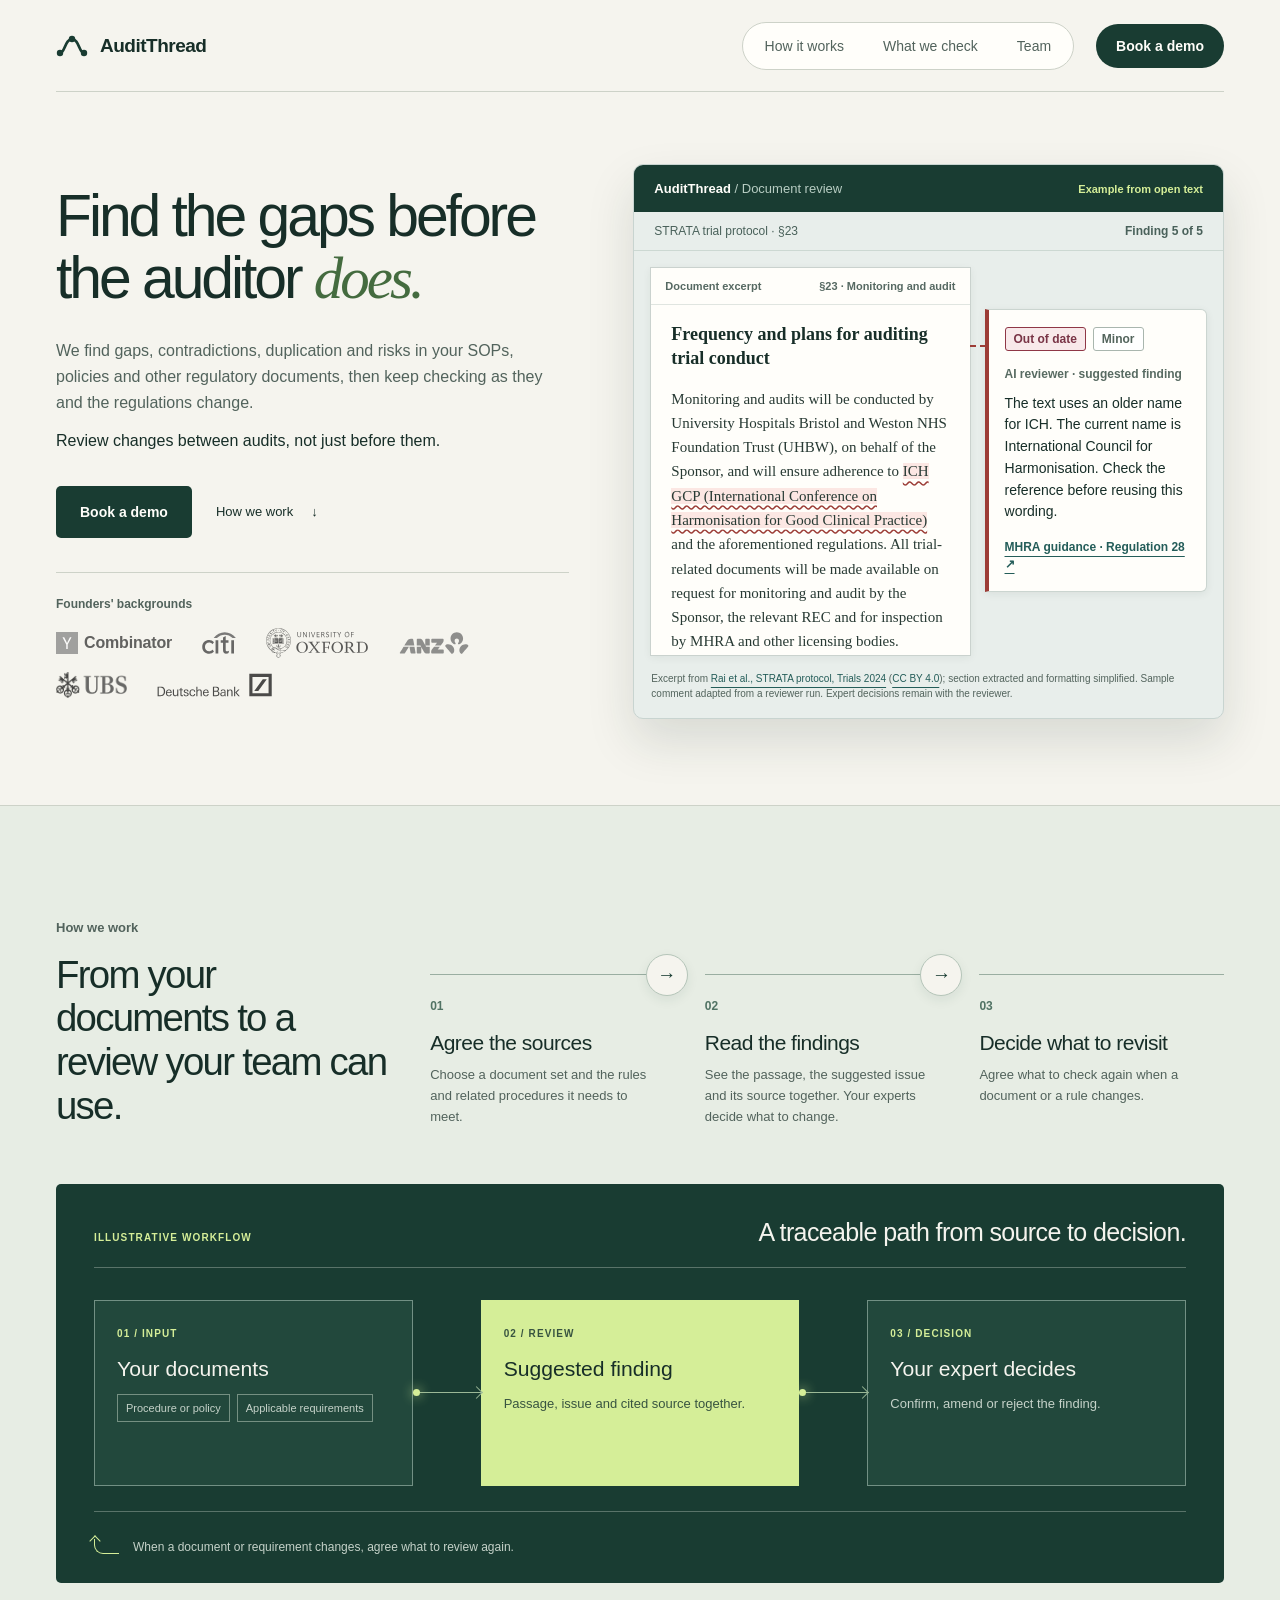
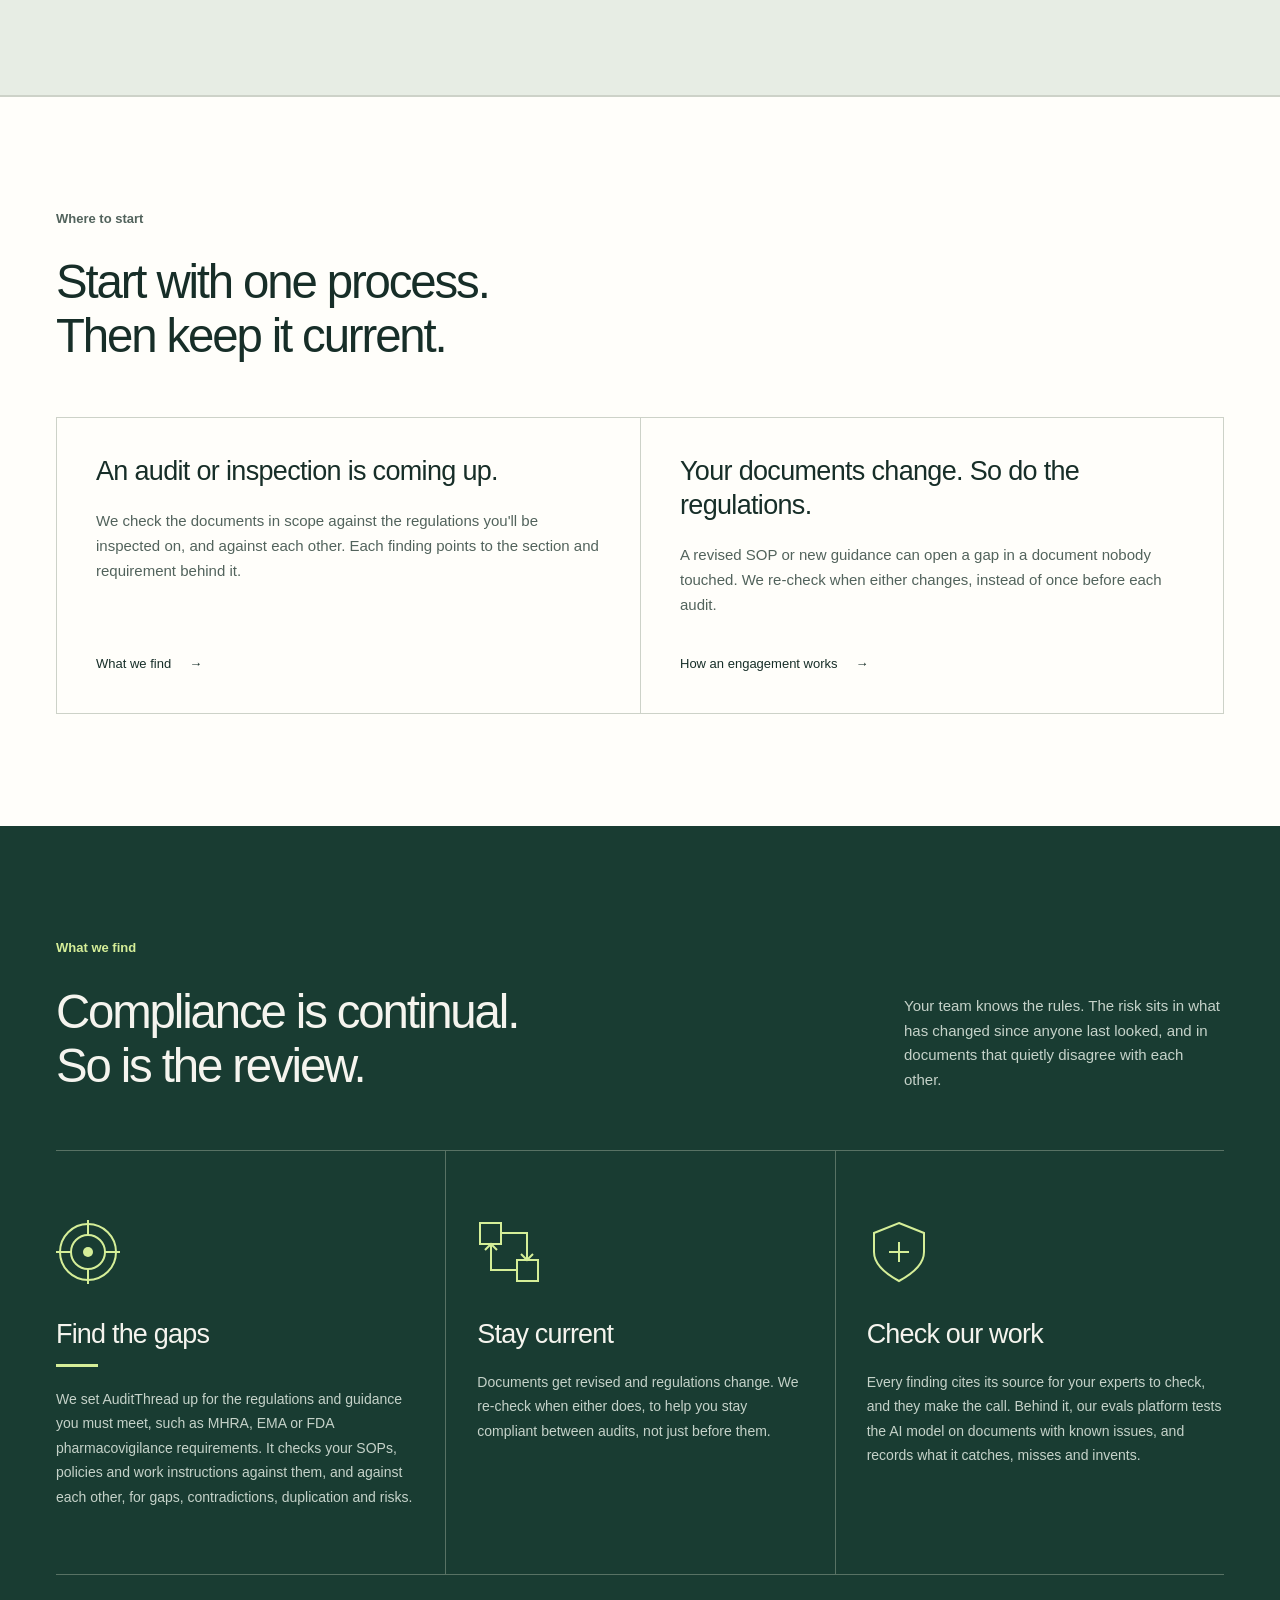
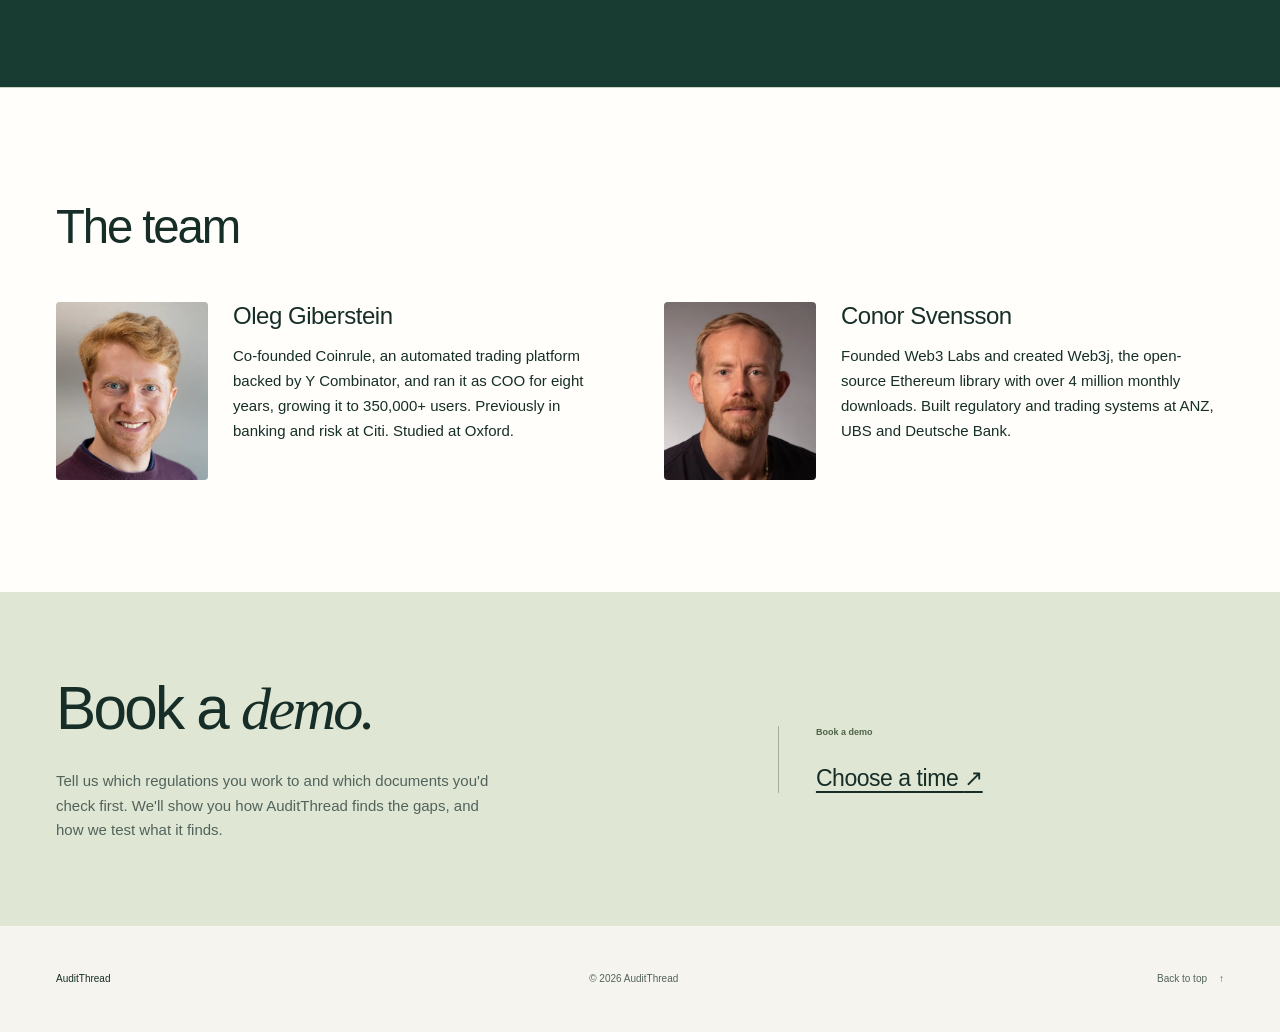
==== index.html @ 96959a1c "Make the site indexable and shareable; add Google Analytics Mirrors auditthread/website PR #16: remo" ====
<!doctype html>
<html lang="en-GB">
<head>
  <meta charset="utf-8">
  <meta name="viewport" content="width=device-width, initial-scale=1">
  <meta name="referrer" content="strict-origin-when-cross-origin">
  <meta http-equiv="Content-Security-Policy" content="default-src 'none'; style-src 'self'; img-src 'self' data: https://*.google-analytics.com https://*.googletagmanager.com; font-src 'none'; script-src 'self' https://*.googletagmanager.com; connect-src https://*.google-analytics.com https://*.analytics.google.com https://*.googletagmanager.com; form-action 'none'; base-uri 'none'">
  <title>AuditThread · Find the gaps before the auditor does</title>
  <meta name="description" content="AuditThread finds gaps, contradictions, duplication and risks in your regulatory documents, and keeps checking as your documents and the regulations change.">
  <link rel="canonical" href="https://auditthread.com/">

  <meta property="og:type" content="website">
  <meta property="og:site_name" content="AuditThread">
  <meta property="og:url" content="https://auditthread.com/">
  <meta property="og:title" content="AuditThread · Find the gaps before the auditor does">
  <meta property="og:description" content="AuditThread finds gaps, contradictions, duplication and risks in your regulatory documents, and keeps checking as your documents and the regulations change.">
  <meta property="og:image" content="https://auditthread.com/og-image.png">
  <meta property="og:image:width" content="1200">
  <meta property="og:image:height" content="630">
  <meta property="og:image:alt" content="AuditThread: Find the gaps before the auditor does. Gaps, contradictions, duplication, risks.">
  <meta property="og:locale" content="en_GB">
  <meta name="twitter:card" content="summary_large_image">
  <meta name="twitter:title" content="AuditThread · Find the gaps before the auditor does">
  <meta name="twitter:description" content="AuditThread finds gaps, contradictions, duplication and risks in your regulatory documents, and keeps checking as your documents and the regulations change.">
  <meta name="twitter:image" content="https://auditthread.com/og-image.png">

  <link rel="icon" href="/favicon.svg" type="image/svg+xml">
  <link rel="icon" href="/icon-512.png" type="image/png" sizes="512x512">
  <link rel="apple-touch-icon" href="/apple-touch-icon.png">
  <meta name="theme-color" content="#193c32">

  <script type="application/ld+json">{"@context":"https://schema.org","@type":"Organization","name":"AuditThread","url":"https://auditthread.com/","logo":"https://auditthread.com/icon-512.png","description":"AuditThread finds gaps, contradictions, duplication and risks in your regulatory documents, and keeps checking as your documents and the regulations change."}</script>

  <!-- Google Analytics (GA4). The config lives in analytics.js so the page CSP can stay free of inline scripts. -->
  <script async src="https://www.googletagmanager.com/gtag/js?id=G-ND48PQ6FCS"></script>
  <script src="/analytics.js"></script>
  <link rel="stylesheet" href="styles.css">
</head>
<body>
  <a class="skip-link" href="#main">Skip to content</a>

  <header class="site-header shell">
    <a class="wordmark" href="#main" aria-label="AuditThread, back to top">
      <svg width="32" height="26" viewBox="0 0 32 26" fill="none" aria-hidden="true">
        <path d="M4 20c5 0 5-14 12-14s7 14 12 14" stroke="currentColor" stroke-width="2.6"/>
        <circle cx="4" cy="20" r="3.2" fill="currentColor"/>
        <circle cx="16" cy="6" r="3.2" fill="currentColor"/>
        <circle cx="28" cy="20" r="3.2" fill="currentColor"/>
      </svg>
      <span>AuditThread</span>
    </a>
    <nav class="site-nav" aria-label="Main navigation">
      <div class="nav-links">
        <a href="#approach">How it works</a>
        <a href="#what-we-find">What we check</a>
        <a href="#team">Team</a>
      </div>
      <a class="nav-contact" href="https://calendar.app.google/1zUNWwXmNqKaqTUM9" rel="noreferrer">Book a demo</a>
    </nav>
  </header>

  <main id="main" tabindex="-1">
    <section class="hero shell" aria-labelledby="hero-title">
      <div class="hero-copy">
        <h1 id="hero-title">Find the gaps before the auditor <em>does.</em></h1>
        <p class="hero-intro">We find gaps, contradictions, duplication and risks in your SOPs, policies and other regulatory documents, then keep checking as they and the regulations change.</p>
        <p class="hero-intro hero-intro-strong">Review changes between audits, not just before them.</p>
        <div class="hero-actions">
          <a class="button button-dark button-large" href="https://calendar.app.google/1zUNWwXmNqKaqTUM9" rel="noreferrer">Book a demo</a>
          <a class="text-link" href="#approach">How we work <span aria-hidden="true">↓</span></a>
        </div>
        <div class="hero-proof">
          <p class="proof-label">Founders' backgrounds</p>
          <ul class="logo-row" aria-label="Founders' backgrounds">
            <li><img src="logos/ycombinator.svg" alt="" class="logo-yc"><span class="logo-word">Combinator</span><span class="visually-hidden">Y Combinator</span></li>
            <li><img src="logos/citi.svg" alt="Citi" class="logo-citi"></li>
            <li><img src="logos/oxford.svg" alt="University of Oxford" class="logo-oxford"></li>
            <li><img src="logos/anz.svg" alt="ANZ" class="logo-anz" width="72" height="24"></li>
            <li><img src="logos/ubs.png" alt="UBS" class="logo-ubs"></li>
            <li><img src="logos/deutschebank.svg" alt="Deutsche Bank" class="logo-db"></li>
          </ul>
        </div>
      </div>

      <figure class="review-figure" aria-labelledby="review-title">
        <div class="review-top"><span class="review-brand">AuditThread <span> / Document review</span></span><span class="review-sample">Example from open text</span></div>
        <div class="review-meta"><span>STRATA trial protocol · §23</span><span>Finding 5 of 5</span></div>
        <div class="review-workspace">
          <div class="review-document">
            <div class="document-head"><span>Document excerpt</span><span>§23 · Monitoring and audit</span></div>
            <div class="document-scroll">
              <h3 id="review-title">Frequency and plans for auditing trial conduct</h3>
              <p>Monitoring and audits will be conducted by University Hospitals Bristol and Weston NHS Foundation Trust (UHBW), on behalf of the Sponsor, and will ensure adherence to <mark>ICH GCP (International Conference on Harmonisation for Good Clinical Practice)</mark> and the aforementioned regulations. All trial-related documents will be made available on request for monitoring and audit by the Sponsor, the relevant REC and for inspection by MHRA and other licensing bodies.</p>
              <p>A Trial Monitoring Plan has been developed by the Sponsors and agreed upon by the TMG and CI based on the trial risk assessment which may include on-site monitoring. Monitoring will be initiated using a risk-based approach.</p>
            </div>
          </div>
          <aside class="review-comment" aria-label="Reviewer's comment">
            <div class="review-badges"><span>Out of date</span><span>Minor</span></div>
            <p class="review-author">AI reviewer · suggested finding</p>
            <p>The text uses an older name for ICH. The current name is International Council for Harmonisation. Check the reference before reusing this wording.</p>
            <a href="https://www.gov.uk/guidance/clinical-trials-for-medicines-compliance-with-ich-e6-good-clinical-practice-gcp-in-the-united-kingdom" rel="noreferrer">MHRA guidance · Regulation 28 <span aria-hidden="true">↗</span></a>
          </aside>
        </div>
        <figcaption>Excerpt from <a href="https://doi.org/10.1186/s13063-023-07847-3" rel="noreferrer">Rai et al., STRATA protocol, Trials 2024</a> (<a href="https://creativecommons.org/licenses/by/4.0/" rel="noreferrer">CC BY 4.0</a>); section extracted and formatting simplified. Sample comment adapted from a reviewer run. Expert decisions remain with the reviewer.</figcaption>
      </figure>
    </section>

    <section class="approach-section section-pad" id="approach" aria-labelledby="approach-title">
      <div class="shell">
        <div class="approach-heading">
          <p class="eyebrow">How we work</p>
          <h2 id="approach-title">From your documents to a review your team can use.</h2>
        </div>
        <ol class="engagement-steps">
          <li><span class="step-number" aria-hidden="true">01</span><div><h3>Agree the sources</h3><p>Choose a document set and the rules and related procedures it needs to meet.</p></div></li>
          <li><span class="step-number" aria-hidden="true">02</span><div><h3>Read the findings</h3><p>See the passage, the suggested issue and its source together. Your experts decide what to change.</p></div></li>
          <li><span class="step-number" aria-hidden="true">03</span><div><h3>Decide what to revisit</h3><p>Agree what to check again when a document or a rule changes.</p></div></li>
        </ol>
        <figure class="source-flow" aria-labelledby="source-flow-title source-flow-caption">
          <div class="source-flow-heading"><span class="source-flow-tag">Illustrative workflow</span><h3 id="source-flow-title">A traceable path from source to decision.</h3></div>
          <div class="source-flow-track">
            <div class="source-flow-card">
              <span class="source-flow-index">01 / INPUT</span>
              <strong>Your documents</strong>
              <div class="source-flow-docs"><span>Procedure or policy</span><span>Applicable requirements</span></div>
            </div>
            <div class="source-flow-line" aria-hidden="true"><span></span></div>
            <div class="source-flow-card source-flow-finding">
              <span class="source-flow-index">02 / REVIEW</span>
              <strong>Suggested finding</strong>
              <p>Passage, issue and cited source together.</p>
            </div>
            <div class="source-flow-line" aria-hidden="true"><span></span></div>
            <div class="source-flow-card">
              <span class="source-flow-index">03 / DECISION</span>
              <strong>Your expert decides</strong>
              <p>Confirm, amend or reject the finding.</p>
            </div>
          </div>
          <figcaption id="source-flow-caption"><span class="source-flow-return" aria-hidden="true"></span>When a document or requirement changes, agree what to review again.</figcaption>
        </figure>
      </div>
    </section>

    <section class="starting-section section-pad" id="starting-points" aria-labelledby="starting-title">
      <div class="shell">
        <div class="section-heading">
          <p class="eyebrow">Where to start</p>
          <h2 id="starting-title">Start with one process.<br>Then keep it current.</h2>
        </div>
        <div class="starting-grid">
          <article class="starting-card">
            <h3>An audit or inspection is coming up.</h3>
            <p>We check the documents in scope against the regulations you'll be inspected on, and against each other. Each finding points to the section and requirement behind it.</p>
            <a class="text-link" href="#what-we-find">What we find <span aria-hidden="true">→</span></a>
          </article>
          <article class="starting-card">
            <h3>Your documents change. So do the regulations.</h3>
            <p>A revised SOP or new guidance can open a gap in a document nobody touched. We re-check when either changes, instead of once before each audit.</p>
            <a class="text-link" href="#approach">How an engagement works <span aria-hidden="true">→</span></a>
          </article>
        </div>
      </div>
    </section>

    <section class="expertise-section section-pad" id="what-we-find" aria-labelledby="expertise-title">
      <div class="shell">
        <div class="expertise-heading">
          <div><p class="eyebrow">What we find</p><h2 id="expertise-title">Compliance is continual.<br>So is the review.</h2></div>
          <p class="section-intro">Your team knows the rules. The risk sits in what has changed since anyone last looked, and in documents that quietly disagree with each other.</p>
        </div>
        <div class="pillar-grid">
          <article class="pillar pillar-lead">
            <svg class="pillar-symbol" width="64" height="64" viewBox="0 0 64 64" fill="none" aria-hidden="true"><circle cx="32" cy="32" r="28" stroke="currentColor" stroke-width="2"/><circle cx="32" cy="32" r="17" stroke="currentColor" stroke-width="2"/><circle cx="32" cy="32" r="5" fill="currentColor"/><path d="M32 0v15M32 49v15M0 32h15M49 32h15" stroke="currentColor" stroke-width="2"/></svg>
            <h3>Find the gaps</h3>
            <p>We set AuditThread up for the regulations and guidance you must meet, such as MHRA, EMA or FDA pharmacovigilance requirements. It checks your SOPs, policies and work instructions against them, and against each other, for gaps, contradictions, duplication and risks.</p>
          </article>
          <article class="pillar">
            <svg class="pillar-symbol" width="64" height="64" viewBox="0 0 64 64" fill="none" aria-hidden="true"><rect x="3" y="3" width="21" height="21" stroke="currentColor" stroke-width="2"/><rect x="40" y="40" width="21" height="21" stroke="currentColor" stroke-width="2"/><path d="M24 13h26v27M40 50H14V24" stroke="currentColor" stroke-width="2"/><path d="m44 34 6 6 6-6M8 30l6-6 6 6" stroke="currentColor" stroke-width="2"/></svg>
            <h3>Stay current</h3>
            <p>Documents get revised and regulations change. We re-check when either does, to help you stay compliant between audits, not just before them.</p>
          </article>
          <article class="pillar">
            <svg class="pillar-symbol" width="64" height="64" viewBox="0 0 64 64" fill="none" aria-hidden="true"><path d="m32 3 25 10v19c0 13-12 22-25 29C19 54 7 45 7 32V13L32 3Z" stroke="currentColor" stroke-width="2"/><path d="M22 32h20M32 22v20" stroke="currentColor" stroke-width="2"/></svg>
            <h3>Check our work</h3>
            <p>Every finding cites its source for your experts to check, and they make the call. Behind it, our evals platform tests the AI model on documents with known issues, and records what it catches, misses and invents.</p>
          </article>
        </div>
      </div>
    </section>


    <section class="people-section section-pad" id="team" aria-labelledby="team-title">
      <div class="shell">
        <div class="section-heading">
          <h2 id="team-title">The team</h2>
        </div>
        <div class="people-grid">
          <article class="person">
            <img class="person-photo" src="images/oleg-giberstein.webp" alt="Oleg Giberstein" width="560" height="560" loading="lazy">
            <div><h3>Oleg Giberstein</h3>
            <p>Co-founded Coinrule, an automated trading platform backed by Y Combinator, and ran it as COO for eight years, growing it to 350,000+ users. Previously in banking and risk at Citi. Studied at Oxford.</p></div>
          </article>
          <article class="person">
            <img class="person-photo" src="images/conor-svensson.webp" alt="Conor Svensson" width="480" height="480" loading="lazy">
            <div><h3>Conor Svensson</h3>
            <p>Founded Web3 Labs and created Web3j, the open-source Ethereum library with over 4 million monthly downloads. Built regulatory and trading systems at ANZ, UBS and Deutsche Bank.</p></div>
          </article>
        </div>
      </div>
    </section>

    <section class="contact-section" id="contact" aria-labelledby="contact-title">
      <div class="shell contact-inner">
        <div><h2 id="contact-title">Book a <em>demo.</em></h2><p>Tell us which regulations you work to and which documents you'd check first. We'll show you how AuditThread finds the gaps, and how we test what it finds.</p></div>
        <aside class="contact-preview" aria-label="Book a demo">
          <span class="eyebrow">Book a demo</span>
          <h3><a href="https://calendar.app.google/1zUNWwXmNqKaqTUM9" rel="noreferrer">Choose a time <span aria-hidden="true">↗</span></a></h3>
        </aside>
      </div>
    </section>
  </main>

  <footer class="shell site-footer">
    <span>AuditThread</span>
    <span>© 2026 AuditThread</span>
    <a href="#main">Back to top <span aria-hidden="true">↑</span></a>
  </footer>
</body>
</html>
---- styles.css ----
:root {
  --paper: #f5f4ee;
  --white: #fffefa;
  --ink: #172e28;
  --muted: #52635c;
  --line: #cdd2c8;
  --forest: #193c32;
  --lime: #d5ee98;
  --on-forest: #c5d2c9;
  --font: -apple-system, BlinkMacSystemFont, "Segoe UI", Helvetica, Arial, sans-serif;
}

* { box-sizing: border-box; }
html { scroll-behavior: smooth; scroll-padding-top: 28px; }
body { margin: 0; background: var(--paper); color: var(--ink); font-family: var(--font); -webkit-font-smoothing: antialiased; }
a { color: inherit; text-underline-offset: 5px; }
a, button { -webkit-tap-highlight-color: transparent; }
a:focus-visible { outline: 3px solid #567c24; outline-offset: 6px; }
section, main { scroll-margin-top: 28px; }
main:focus { outline: none; }
svg { flex-shrink: 0; }
h1, h2, h3, p, figure { margin: 0; }
h1, h2, h3 { font-weight: 500; }
p { line-height: 1.65; }
em { font-family: Georgia, "Times New Roman", serif; font-weight: 400; }
.shell { width: min(1280px, calc(100% - 112px)); margin-inline: auto; }
.section-pad { padding-block: 112px; }
.skip-link { position: fixed; top: -100px; left: 12px; z-index: 10; padding: 14px 20px; background: var(--lime); color: var(--ink); opacity: 0; pointer-events: none; }
.skip-link:focus { top: 12px; opacity: 1; pointer-events: auto; }
.preview-bar { background: var(--forest); color: var(--on-forest); font-size: 11px; letter-spacing: .06em; }
.preview-bar-inner { min-height: 33px; display: flex; justify-content: space-between; gap: 12px; align-items: center; }
.preview-bar-inner > span:first-child { display: flex; align-items: center; gap: 9px; text-transform: uppercase; }
.preview-bar-inner > span:last-child span { margin-inline: 10px; opacity: .5; }
.preview-dot { width: 5px; height: 5px; background: var(--lime); border-radius: 50%; }
.site-header { min-height: 112px; display: flex; align-items: center; justify-content: space-between; gap: 24px; border-bottom: 1px solid var(--line); }
.wordmark { display: flex; align-items: center; gap: 12px; text-decoration: none; font-size: 19px; letter-spacing: -.5px; font-weight: 600; }
.wordmark-sub { display: block; margin-top: 5px; font-size: 10px; letter-spacing: .1em; text-transform: uppercase; font-weight: 400; color: var(--muted); }
nav { display: flex; align-items: center; gap: 30px; font-size: 13px; }
nav a { text-decoration: none; padding-block: 12px; }
nav a:hover { text-decoration: underline; }
nav .nav-contact { font-weight: 600; }
.hero { display: grid; grid-template-columns: minmax(0, 1.48fr) minmax(0, 1fr); gap: 70px; padding-block: 76px 74px; align-items: center; }
.eyebrow { font-size: 13px; line-height: 1.5; letter-spacing: 0; font-weight: 600; color: var(--muted); }
.hero .eyebrow { margin-bottom: 26px; }
.hero .eyebrow > span { padding-inline: 8px; color: #748278; }
h1 { font-size: clamp(44px, 4.8vw, 68px); line-height: 1.055; letter-spacing: -.052em; max-width: 730px; }
h1 em { color: #446b3f; letter-spacing: -.05em; }
.hero-intro { max-width: 640px; margin-top: 28px; color: var(--muted); font-size: 17px; line-height: 1.7; }
.hero-actions { display: flex; align-items: center; flex-wrap: wrap; gap: 24px; margin-top: 32px; }
.button { min-height: 52px; display: inline-flex; align-items: center; justify-content: space-between; gap: 26px; padding: 16px 22px; text-decoration: none; font-size: 13px; font-weight: 500; transition: background .2s, transform .2s; }
.button-dark { background: var(--forest); color: var(--white); }
.button-dark:hover { background: #295545; transform: translateY(-2px); }
.text-link { display: inline-flex; gap: 18px; align-items: center; min-height: 44px; font-size: 13px; font-weight: 500; text-decoration: none; }
.text-link:hover { text-decoration: underline; }
.workflow-figure { background: var(--forest); color: var(--paper); padding: 27px 30px 23px; position: relative; overflow: hidden; }
.workflow-figure::before { content: ""; position: absolute; inset: 0; opacity: .2; background-image: radial-gradient(#839a83 .7px, transparent .7px); background-size: 16px 16px; pointer-events: none; }
.workflow-figure > * { position: relative; }
.figure-top { display: flex; align-items: center; justify-content: space-between; font-size: 10px; text-transform: uppercase; letter-spacing: .1em; padding-bottom: 24px; border-bottom: 1px solid #496257; }
.figure-top > span:last-child { font-size: 22px; color: var(--lime); }
.workflow-map { margin: 30px 8px 24px; }
.workflow-node { display: flex; align-items: center; gap: 18px; border: 1px solid #718b78; padding: 19px 22px; background: var(--forest); }
.node-label { display: block; color: var(--on-forest); font-size: 9px; letter-spacing: .08em; text-transform: uppercase; margin-bottom: 6px; }
.workflow-node strong { font-size: 17px; font-weight: 400; letter-spacing: -.02em; }
.node-icon { display: inline-flex; align-items: center; justify-content: center; width: 32px; font-size: 32px; line-height: 1; color: var(--lime); }
.flow-connector { width: 1px; height: 46px; background: #7e987f; margin-inline: auto; position: relative; }
.flow-connector span { position: absolute; white-space: nowrap; left: 15px; top: 16px; font-size: 10px; color: var(--on-forest); }
.node-agent { background: var(--lime); color: var(--ink); border-color: var(--lime); }
.node-agent .node-label { color: #415535; }
.node-agent .node-icon { color: var(--forest); }
.checkpoint { display: flex; align-items: center; justify-content: center; gap: 9px; height: 72px; color: var(--on-forest); font-size: 10px; position: relative; }
.checkpoint::before, .checkpoint::after { position: absolute; content: ""; width: 1px; height: 18px; left: 50%; background: #7e987f; }
.checkpoint::before { top: 0; }
.checkpoint::after { bottom: 0; }
.checkpoint-symbol { color: var(--lime); font-size: 23px; }
.review-loop { border-block: 1px solid #496257; padding-block: 15px; display: flex; justify-content: center; align-items: center; gap: 14px; font-size: 12px; letter-spacing: .02em; }
.review-loop > span { color: var(--lime); font-size: 20px; }
figcaption { font-size: 9px; line-height: 1.5; color: var(--on-forest); text-align: center; margin-top: 16px; }
.sector-strip { display: flex; align-items: center; justify-content: space-between; border-top: 1px solid var(--line); padding-block: 29px; gap: 24px; }
.sector-strip > .eyebrow { color: var(--muted); font-size: 10px; }
.sector-strip > div { display: flex; gap: 70px; font-family: Georgia, "Times New Roman", serif; font-size: 22px; }
.starting-section { background: var(--white); border-top: 1px solid var(--line); }
.section-number { margin-right: 20px; color: #617165; }
.section-heading { display: grid; grid-template-columns: 1fr 1fr; column-gap: 100px; }
.section-heading > .eyebrow { grid-column: 1 / -1; margin-bottom: 27px; }
h2 { font-size: clamp(34px, 3.7vw, 48px); line-height: 1.14; letter-spacing: -.045em; }
.section-heading > p:last-child { color: var(--muted); font-size: 15px; align-self: end; }
.starting-grid { display: grid; grid-template-columns: 1fr 1fr; margin-top: 54px; border: 1px solid var(--line); }
.starting-card { padding: 36px 39px 28px; display: flex; flex-direction: column; align-items: flex-start; }
.starting-card + .starting-card { border-left: 1px solid var(--line); }
.card-top { display: flex; width: 100%; align-items: center; justify-content: space-between; margin-bottom: 29px; }
.card-top .eyebrow { color: var(--muted); font-size: 10px; }
.line-icon { color: #446b3f; font-size: 32px; line-height: 1; }
.starting-card h3 { font-size: 27px; line-height: 1.26; letter-spacing: -.025em; max-width: 420px; }
.starting-card p { margin-block: 21px 24px; color: var(--muted); font-size: 15px; }
.starting-card .text-link { margin-top: auto; }
.expertise-section { background: var(--forest); color: var(--paper); }
.expertise-heading { display: flex; align-items: flex-end; justify-content: space-between; gap: 70px; }
.expertise-heading .eyebrow { color: var(--lime); margin-bottom: 27px; }
.expertise-heading .section-number { color: var(--on-forest); }
.section-intro { max-width: 320px; color: var(--on-forest); font-size: 15px; }
.pillar-grid { display: grid; grid-template-columns: repeat(3, minmax(0, 1fr)); margin-top: 57px; border-block: 1px solid #587264; }
.pillar { padding: 34px 31px 27px; display: flex; flex-direction: column; align-items: flex-start; position: relative; }
.pillar:first-child { padding-left: 0; }
.pillar:last-child { padding-right: 0; }
.pillar + .pillar { border-left: 1px solid #587264; }
.pillar-number { color: var(--on-forest); font-size: 10px; letter-spacing: .08em; }
.pillar-symbol { color: var(--lime); margin-block: 35px 35px; }
.pillar h3 { font-size: 27px; letter-spacing: -.03em; margin-bottom: 20px; }
.pillar p { font-size: 14px; color: var(--on-forest); margin-bottom: 38px; line-height: 1.75; }
.pillar-foot { margin-top: auto; text-transform: uppercase; font-size: 9px; letter-spacing: .12em; color: var(--lime); }
.approach-section { display: grid; grid-template-columns: 1fr 1.05fr; gap: 110px; }
.approach-heading { display: block; }
.approach-heading > p:last-child { margin-top: 26px; max-width: 365px; }
.engagement-steps { margin: 0; padding: 0; list-style: none; }
.engagement-steps li { display: grid; grid-template-columns: 39px 1fr; gap: 26px; padding-block: 29px; border-top: 1px solid var(--line); }
.engagement-steps li:first-child { padding-top: 0; border-top: 0; }
.engagement-steps li:last-child { padding-bottom: 0; }
.step-number { display: flex; width: 38px; height: 38px; align-items: center; justify-content: center; border: 1px solid #99a591; border-radius: 50%; font-size: 10px; }
.engagement-steps h3 { margin-block: 4px 15px; font-size: 25px; letter-spacing: -.025em; }
.engagement-steps p { color: var(--muted); font-size: 14px; }
.contact-section { background: #dfE6d4; padding-block: 83px; }
.contact-inner { display: grid; grid-template-columns: 1fr .78fr; gap: 150px; align-items: center; }
.contact-inner .eyebrow { margin-bottom: 25px; }
.contact-inner h2 { font-size: clamp(44px, 4.7vw, 64px); }
.contact-inner > div > p:last-child { font-size: 15px; color: var(--muted); margin-top: 25px; max-width: 440px; }
.contact-preview { border-left: 1px solid #a4b298; padding-left: 37px; }
.contact-preview > .eyebrow { display: block; font-size: 9px; color: #4c6345; }
.contact-preview h3 { font-size: 23px; letter-spacing: -.02em; line-height: 1.25; }
.contact-preview p { font-size: 13px; margin-top: 14px; color: var(--muted); }
.contact-placeholder { display: flex; justify-content: space-between; gap: 18px; border-top: 1px solid #a4b298; padding-top: 19px; margin-top: 24px; font-size: 11px; color: #495c43; }
.site-footer { display: flex; flex-wrap: wrap; align-items: center; justify-content: space-between; gap: 24px; padding-block: 31px; font-size: 10px; color: var(--muted); line-height: 1.6; }
.site-footer > span:first-child { color: var(--ink); }
.footer-divider { margin-inline: 8px; }
.site-footer a { min-height: 44px; display: inline-flex; align-items: center; gap: 12px; text-decoration: none; }
.site-footer a:hover { text-decoration: underline; }

/* v2 additions */
.placeholder-inline { background: #fff3c4; color: #5a4a00; padding: 0 4px; border-radius: 2px; }
.placeholder-block { background: #fff3c4; color: #5a4a00; padding: 12px 14px; border-radius: 2px; }
.hero-note { max-width: 560px; margin-top: 22px; color: var(--muted); font-size: 14px; }
.hero-note a { color: var(--ink); font-weight: 500; text-decoration: underline; }
.hero-proof { margin-top: 34px; padding-top: 22px; border-top: 1px solid var(--line); max-width: 660px; }
.proof-label { font-size: 12px; font-weight: 600; color: var(--muted); margin-bottom: 14px; }
.logo-row { list-style: none; margin: 0; padding: 0; display: flex; flex-wrap: wrap; align-items: center; gap: 14px 30px; }
.logo-row li { display: flex; align-items: center; gap: 6px; filter: grayscale(1); opacity: .72; transition: filter .25s, opacity .25s; }
.logo-row li:hover { filter: none; opacity: 1; }
.logo-row img { display: block; width: auto; }
.logo-yc { height: 22px; }
.logo-citi { height: 22px; }
.logo-oxford { height: 30px; }
.logo-anz { height: 24px; }
.logo-ubs { height: 26px; }
.logo-db { height: 24px; }
.logo-web3j { height: 28px; }
.logo-word { font-size: 16px; font-weight: 600; letter-spacing: -.01em; color: var(--ink); }
.proof-caption { margin-top: 14px; font-size: 13px; line-height: 1.55; color: var(--muted); }
.visually-hidden { position: absolute; width: 1px; height: 1px; overflow: hidden; clip: rect(0 0 0 0); white-space: nowrap; }
.person p + p { margin-top: 12px; }
@media (max-width: 480px) { .logo-row { gap: 12px 22px; } }
.expertise-heading .eyebrow { color: var(--lime); }
.first-step { margin-top: 22px; max-width: 365px; padding: 14px 16px; border-left: 3px solid var(--forest); background: var(--white); font-size: 14px; color: var(--ink); }
.controls-line { margin-top: 32px; padding-top: 22px; border-top: 1px solid var(--line); font-size: 14px; color: var(--ink); }
.people-section { background: var(--white); border-top: 1px solid var(--line); }
.people-grid { display: grid; grid-template-columns: 1fr 1fr; gap: 48px; margin-top: 48px; }
.person h3 { font-size: 24px; letter-spacing: -.02em; margin-bottom: 14px; display: inline-block; }
.person p { font-size: 15px; }
.workflow-node { padding: 16px 20px; }
.workflow-node strong { font-size: 15px; line-height: 1.4; display: block; }
.checkpoint span:last-child { max-width: 260px; text-align: center; line-height: 1.4; }
.figure-top { flex-direction: column; align-items: flex-start; gap: 14px; padding-bottom: 20px; }
.case-badge { display: inline-flex; align-items: center; gap: 8px; padding: 6px 12px; border-radius: 999px; background: var(--lime); color: var(--forest); font-size: 11px; font-weight: 700; letter-spacing: .1em; }
.case-dot { width: 7px; height: 7px; border-radius: 50%; background: var(--forest); animation: case-pulse 1.8s ease-in-out infinite; }
.figure-top > span.figure-title { font-size: 20px; line-height: 1.3; color: var(--paper); letter-spacing: -.01em; text-transform: none; font-weight: 600; }

/* case-study motion: steps appear in order, then a signal flows through the workflow */
.workflow-map > *, .review-loop, .workflow-figure figcaption { animation: case-rise .6s ease-out both; }
.workflow-map > :nth-child(1) { animation-delay: .15s; }
.workflow-map > :nth-child(2) { animation-delay: .45s; }
.workflow-map > :nth-child(3) { animation-delay: .75s; }
.workflow-map > :nth-child(4) { animation-delay: 1.05s; }
.workflow-map > :nth-child(5) { animation-delay: 1.35s; }
.review-loop { animation-delay: 1.65s; }
.workflow-figure figcaption { animation-delay: 1.85s; }
.flow-connector::after { content: ""; position: absolute; left: -3px; top: 0; width: 7px; height: 7px; border-radius: 50%; background: var(--lime); box-shadow: 0 0 10px var(--lime); animation: case-flow 2.4s ease-in-out 2s infinite; opacity: 0; }
.checkpoint-symbol { display: inline-block; animation: case-pulse 2.4s ease-in-out 2.6s infinite; }
.node-agent { animation-name: case-rise, case-glow; animation-duration: .6s, 3s; animation-delay: .75s, 2.2s; animation-iteration-count: 1, infinite; animation-fill-mode: both, none; }
.review-loop > span { display: inline-block; animation: case-spin 6s linear 2s infinite; }
@keyframes case-rise { from { opacity: 0; transform: translateY(10px); } to { opacity: 1; transform: none; } }
@keyframes case-flow { 0% { top: 0; opacity: 0; } 15% { opacity: 1; } 85% { opacity: 1; } 100% { top: 100%; opacity: 0; } }
@keyframes case-pulse { 0%, 100% { transform: scale(1); opacity: 1; } 50% { transform: scale(1.35); opacity: .6; } }
@keyframes case-glow { 0%, 100% { box-shadow: 0 0 0 0 rgba(213, 238, 152, 0); } 50% { box-shadow: 0 0 0 6px rgba(213, 238, 152, .18); } }
@keyframes case-spin { to { transform: rotate(-360deg); } }
@media (prefers-reduced-motion: reduce) {
  .workflow-map > *, .review-loop, .workflow-figure figcaption, .node-agent, .case-dot, .checkpoint-symbol, .review-loop > span { animation: none; }
  .flow-connector::after { display: none; }
}
.workflow-figure figcaption { font-size: 12px; }
@media (max-width: 800px) {
  .people-grid { grid-template-columns: 1fr; gap: 28px; margin-top: 32px; }
  .nav-secondary { display: none; }
  .site-header nav { width: auto; }
  header.site-header { flex-wrap: nowrap; min-height: 80px; padding-block: 16px; }
}

@media (min-width: 1600px) {
  .hero { gap: 90px; }
}
@media (max-width: 1100px) {
  .shell { width: calc(100% - 64px); }
  nav { gap: 20px; font-size: 12px; }
  .hero { gap: 38px; grid-template-columns: minmax(0, 1.2fr) minmax(0, 1fr); }
  h1 { font-size: 51px; }
  .hero-intro { font-size: 15px; }
  .workflow-figure { padding-inline: 20px; }
  .workflow-map { margin-inline: 0; }
  .workflow-node { padding-inline: 16px; gap: 13px; }
  .workflow-node strong { font-size: 15px; }
  .section-heading { column-gap: 50px; }
  .starting-card { padding-inline: 28px; }
  .pillar { padding-inline: 24px; }
  .pillar h3 { font-size: 24px; }
  .approach-section { gap: 65px; }
  .contact-inner { gap: 70px; }
}
@media (max-width: 800px) {
  .site-header { min-height: 112px; flex-wrap: wrap; padding-block: 22px 16px; gap: 12px; }
  .wordmark { font-size: 18px; }
  nav { width: 100%; justify-content: space-between; }
  .hero { grid-template-columns: 1fr; padding-block: 52px; gap: 44px; }
  h1 { font-size: clamp(44px, 7.5vw, 60px); max-width: 690px; }
  .hero-intro { font-size: 16px; max-width: 610px; }
  .workflow-figure { width: min(100%, 520px); justify-self: center; padding-inline: 30px; }
  .workflow-map { margin-inline: 15px; }
  .workflow-node { padding: 18px 25px; }
  .workflow-node strong { font-size: 18px; }
  .sector-strip { align-items: flex-start; }
  .sector-strip > div { gap: 25px; font-size: 19px; }
  .section-pad { padding-block: 75px; }
  .section-heading { grid-template-columns: 1fr; }
  .section-heading > p:last-child { margin-top: 25px; max-width: 630px; }
  .starting-grid { margin-top: 35px; }
  .starting-card { padding: 25px 22px; }
  .starting-card h3 { font-size: 23px; }
  .starting-card p { font-size: 14px; }
  .expertise-heading { gap: 35px; align-items: flex-start; flex-direction: column; }
  .section-intro { max-width: 430px; }
  .pillar-grid { grid-template-columns: 1fr; margin-top: 38px; }
  .pillar, .pillar:first-child, .pillar:last-child { padding: 30px 0; display: grid; grid-template-columns: 74px 1fr; column-gap: 30px; }
  .pillar + .pillar { border-left: 0; border-top: 1px solid #587264; }
  .pillar-number { grid-column: 1; grid-row: 1; padding-top: 5px; }
  .pillar-symbol { grid-column: 1; grid-row: 2 / 4; margin-block: 15px 0; width: 55px; }
  .pillar h3 { grid-column: 2; margin-bottom: 15px; }
  .pillar p { grid-column: 2; margin-bottom: 25px; }
  .pillar-foot { grid-column: 2; }
  .approach-section { grid-template-columns: 1fr; gap: 40px; }
  .approach-heading > p:last-child { max-width: 540px; }
  .contact-section { padding-block: 64px; }
  .contact-inner { gap: 40px; grid-template-columns: 1fr; }
  .contact-preview { border-left: 0; border-top: 1px solid #a4b298; padding: 28px 0 0; max-width: 480px; }
  .site-footer { justify-content: flex-start; column-gap: 30px; row-gap: 12px; }
}
@media (max-width: 480px) {
  .shell { width: calc(100% - 40px); }
  .preview-bar-inner { min-height: 51px; flex-wrap: wrap; justify-content: flex-start; padding-block: 8px; gap: 4px; font-size: 9px; }
  .preview-bar-inner > span:last-child { width: 100%; }
  .preview-bar-inner > span:last-child span { margin-inline: 5px; }
  nav { font-size: 10px; gap: 12px; }
  .nav-contact span { margin-left: 4px; }
  .hero .eyebrow { font-size: 9px; letter-spacing: .07em; }
  .hero .eyebrow > span { padding-inline: 4px; }
  .hero { padding-top: 42px; }
  h1 { font-size: clamp(38px, 10.3vw, 49px); line-height: 1.075; }
  .hero-intro { margin-top: 25px; font-size: 15px; }
  .hero-actions { gap: 12px 21px; margin-top: 25px; }
  .button { padding-inline: 17px; font-size: 12px; gap: 23px; }
  .text-link { font-size: 12px; }
  .workflow-figure { padding: 22px 20px; }
  .workflow-map { margin-inline: 0; }
  .workflow-node { padding: 17px; }
  .workflow-node strong { font-size: 16px; }
  .figure-top { font-size: 9px; }
  .sector-strip { flex-direction: column; padding-block: 24px; gap: 16px; }
  .sector-strip > div { width: 100%; justify-content: space-between; font-size: 20px; gap: 15px; }
  .section-pad { padding-block: 61px; }
  .section-heading > .eyebrow, .expertise-heading .eyebrow { margin-bottom: 22px; }
  .section-heading > p:last-child { font-size: 14px; }
  .starting-grid { grid-template-columns: 1fr; }
  .starting-card { padding: 27px 24px; }
  .starting-card + .starting-card { border-left: 0; border-top: 1px solid var(--line); }
  .card-top { margin-bottom: 24px; }
  .pillar, .pillar:first-child, .pillar:last-child { grid-template-columns: 46px 1fr; gap: 0 22px; }
  .pillar-symbol { width: 43px; height: 50px; }
  .pillar h3 { font-size: 24px; }
  .engagement-steps li { grid-template-columns: 33px 1fr; gap: 20px; }
  .step-number { width: 32px; height: 32px; }
  .engagement-steps h3 { font-size: 24px; }
  .contact-inner h2 { font-size: 48px; }
  .site-footer { padding-block: 24px; }
  .site-footer > span { width: 100%; }
}
@media (prefers-reduced-motion: reduce) {
  html { scroll-behavior: auto; }
  .button { transition: none; }
  .button-dark:hover { transform: none; }
}
@media print {
  body { background: white; }
  .preview-bar { print-color-adjust: exact; }
  .shell { width: 100%; }
  .site-header nav, .hero-actions, .site-footer a { display: none; }
  .section-pad { padding-block: 32px; }
  .hero { display: block; padding-block: 32px; }
  .workflow-figure { display: none; }
  .expertise-section { background: white; color: var(--ink); }
  .expertise-section p, .expertise-section span { color: var(--ink); }
  .pillar { break-inside: avoid; }
}

/* v3 additions */
.wordmark svg { color: var(--forest); }
.hero-intro-strong { margin-top: 12px; color: var(--ink); font-weight: 500; }
.button-large { min-height: 60px; padding: 18px 30px; font-size: 16px; font-weight: 600; gap: 34px; }
.workflow-figure figcaption a { color: var(--lime); text-decoration: none; font-weight: 600; }
.workflow-figure figcaption a:hover { text-decoration: underline; }
.pillar-lead h3::after { content: ""; display: block; width: 42px; height: 3px; margin-top: 14px; background: var(--lime); }
.people-section .section-heading { display: block; }
@media (max-width: 480px) {
  .button-large { padding: 16px 24px; font-size: 15px; }
}

/* v5 additions: illustrative gap report in the hero */
.figure-top > span.figure-scope { font-size: 12px; line-height: 1.4; color: var(--on-forest); text-transform: none; letter-spacing: .01em; font-weight: 400; }
.finding-list { list-style: none; margin: 6px 0 6px; padding: 0; }
.finding { display: grid; grid-template-columns: auto 1fr; column-gap: 12px; row-gap: 6px; align-items: baseline; padding: 12px 0; border-bottom: 1px solid #496257; }
.finding-type { grid-row: 1; justify-self: start; padding: 3px 9px; border: 1px solid var(--lime); border-radius: 999px; color: var(--lime); font-size: 10.5px; font-weight: 700; letter-spacing: .06em; text-transform: uppercase; white-space: nowrap; }
.finding:first-child .finding-type { background: var(--lime); color: var(--forest); }
.finding-ref { grid-row: 1; font-size: 11.5px; color: var(--on-forest); font-variant-numeric: tabular-nums; }
.finding p { grid-column: 1 / -1; font-size: 14.5px; line-height: 1.5; color: var(--paper); }
.report-figure .checkpoint { height: auto; padding: 16px 0 14px; justify-content: flex-start; font-size: 12.5px; letter-spacing: .01em; color: var(--paper); }
.report-figure .checkpoint::before, .report-figure .checkpoint::after { display: none; }
.report-figure .checkpoint span:last-child { max-width: none; text-align: left; }
.report-figure .review-loop { justify-content: flex-start; }
.report-figure figcaption { text-align: left; }
.finding-list > li, .report-figure .checkpoint { animation: case-rise .6s ease-out both; }
.finding-list > li:nth-child(1) { animation-delay: .15s; }
.finding-list > li:nth-child(2) { animation-delay: .4s; }
.finding-list > li:nth-child(3) { animation-delay: .65s; }
.finding-list > li:nth-child(4) { animation-delay: .9s; }
.report-figure .checkpoint { animation-delay: 1.15s; }
.report-figure .review-loop { animation-delay: 1.35s; }
.report-figure figcaption { animation-delay: 1.5s; }
@media (prefers-reduced-motion: reduce) {
  .finding-list > li, .report-figure .checkpoint { animation: none; }
}
@media (max-width: 480px) {
  .finding { grid-template-columns: 1fr; }
  .finding-ref { grid-row: auto; }
}

/* keyboard focus visible on the forest figure; looping motion stops (WCAG 1.4.11, 2.2.2) */
.workflow-figure a:focus-visible { outline-color: var(--lime); }
.case-dot { animation-iteration-count: 3; }
.checkpoint-symbol, .review-loop > span { animation: none; }
.report-figure .checkpoint, .report-figure .review-loop, .report-figure figcaption { animation-name: case-rise; animation-duration: .6s; animation-timing-function: ease-out; animation-fill-mode: both; animation-iteration-count: 1; }
.approach-cta { grid-column: 2; justify-self: start; margin-top: -60px; font-weight: 600; }
@media (max-width: 800px) { .approach-cta { grid-column: auto; margin-top: 0; } }
@media (prefers-reduced-motion: reduce) {
  .case-dot, .report-figure .checkpoint, .report-figure .review-loop, .report-figure figcaption { animation: none; }
}

/* Landing preview: product review surface and compact editorial navigation. */
.site-header { min-height: 92px; }
.site-nav { gap: 22px; font-size: 14px; }
.site-nav .nav-links { display: flex; align-items: center; gap: 5px; padding: 5px; border: 1px solid var(--line); border-radius: 999px; background: var(--white); }
.site-nav .nav-links a { padding: 10px 17px; border-radius: 999px; color: var(--muted); white-space: nowrap; transition: background .2s, color .2s; }
.site-nav .nav-links a:hover, .site-nav .nav-links a:focus-visible { background: #e7ecdf; color: var(--ink); text-decoration: none; }
.site-nav .nav-contact { display: inline-flex; justify-content: center; align-items: center; min-height: 44px; padding: 11px 20px; border-radius: 999px; color: var(--white); background: var(--forest); white-space: nowrap; transition: background .2s; }
.site-nav .nav-contact:hover { background: #295545; text-decoration: none; }
.hero { grid-template-columns: minmax(0, .93fr) minmax(0, 1.07fr); gap: clamp(36px, 5vw, 76px); padding-block: 72px 86px; }
.hero h1 { font-size: clamp(48px, 4.6vw, 68px); }
.hero-intro { font-size: 16px; line-height: 1.62; }
.hero-actions { gap: 24px; }
.button-large { min-height: 52px; padding: 14px 24px; border-radius: 5px; font-size: 14px; gap: 0; }
.review-figure { min-width: 0; background: #e8eeeb; border: 1px solid #c8d4d0; border-radius: 10px; box-shadow: 0 22px 48px rgba(23,46,40,.13); overflow: hidden; }
.review-top { display: flex; justify-content: space-between; align-items: center; gap: 12px; padding: 16px 20px; background: var(--forest); color: var(--white); font-size: 13px; font-weight: 650; }
.review-brand span { color: #b8cdc3; font-weight: 400; }
.review-sample { font-size: 11px; color: var(--lime); white-space: nowrap; }
.review-meta { display: flex; justify-content: space-between; gap: 12px; padding: 12px 20px; color: #49615a; border-bottom: 1px solid #ccd8d2; font-size: 12px; }
.review-meta span:last-child { white-space: nowrap; font-weight: 650; }
.review-workspace { display: grid; grid-template-columns: minmax(0, 1.18fr) minmax(0, .82fr); align-items: start; gap: 14px; padding: 16px; }
.review-document { min-width: 0; background: #fffefa; border: 1px solid #cad2ce; box-shadow: 0 2px 8px rgba(23,46,40,.06); }
.document-head { display: flex; justify-content: space-between; gap: 10px; padding: 12px 14px; border-bottom: 1px solid #e0e5e0; color: #566962; font-size: 11px; font-weight: 600; }
.document-head span:last-child { text-align: right; }
.document-scroll { max-height: 350px; overflow-y: auto; padding: 18px 20px; scrollbar-color: #a3b6ad transparent; }
.document-scroll h3 { font-family: Georgia, serif; font-size: 18px; line-height: 1.32; font-weight: 600; margin-bottom: 16px; }
.document-scroll p { font-family: Georgia, serif; color: #283a34; font-size: 15px; line-height: 1.62; margin-bottom: 14px; }
.document-scroll mark { background: #fce7e3; color: inherit; text-decoration: underline wavy #9c3c36; text-underline-offset: 4px; box-decoration-break: clone; -webkit-box-decoration-break: clone; }
.review-comment { min-width: 0; position: relative; margin-top: 42px; padding: 17px 16px; background: #fffefa; border: 1px solid #cbd5d0; border-left: 4px solid #9c3c36; border-radius: 0 6px 6px 0; box-shadow: 0 2px 8px rgba(23,46,40,.07); }
.review-comment::before { content: ""; position: absolute; top: 35px; left: -19px; width: 16px; border-top: 2px dashed #9c3c36; }
.review-badges { display: flex; flex-wrap: wrap; gap: 7px; margin-bottom: 14px; }
.review-badges span { border: 1px solid #8f3746; border-radius: 3px; padding: 4px 8px; color: #793446; background: #f8e9ea; font-size: 12px; font-weight: 700; }
.review-badges span:last-child { color: #53645c; background: white; border-color: #a9b6ae; }
.review-comment .review-author { margin-bottom: 8px; font-size: 12px; font-weight: 700; color: #586b62; }
.review-comment p:not(.review-author) { font-size: 14px; line-height: 1.55; }
.review-comment a { display: inline-block; margin-top: 16px; color: #245d59; font-size: 12px; line-height: 1.45; font-weight: 650; overflow-wrap: anywhere; }
.review-figure figcaption { padding: 0 17px 17px; margin: 0; text-align: left; font-size: 10px; line-height: 1.45; color: #53645d; }
.review-figure figcaption a { color: #245d59; }
.approach-section { display: block; background: #e7ede4; border-block: 1px solid var(--line); }
.approach-section .shell { display: grid; grid-template-columns: minmax(0, .9fr) minmax(0, 2.1fr); gap: 34px; align-items: end; }
.approach-heading .eyebrow { margin-bottom: 15px; }
.approach-heading h2 { font-size: clamp(30px, 3vw, 41px); max-width: 350px; }
.engagement-steps { display: grid; grid-template-columns: repeat(3, minmax(0, 1fr)); gap: 30px; padding: 0; }
.engagement-steps li { display: block; position: relative; padding: 24px 20px 0 0; border: 0; border-top: 1px solid #9aaea1; }
.engagement-steps li:first-child { padding-top: 24px; border-top: 1px solid #9aaea1; }
.engagement-steps li:not(:last-child)::after { content: "→"; position: absolute; top: -21px; right: -13px; width: 40px; height: 40px; display: grid; place-items: center; border: 1px solid #b5c5b9; border-radius: 50%; background: var(--paper); color: var(--forest); font-size: 19px; box-shadow: 0 4px 12px rgba(25,60,50,.08); }
.step-number { width: auto; height: auto; display: block; border: 0; color: #517364; font-size: 12px; font-weight: 700; }
.engagement-steps h3 { font-size: 21px; line-height: 1.2; margin: 17px 0 10px; }
.engagement-steps p { font-size: 13px; line-height: 1.6; }
@media (max-width: 1100px) {
  .site-nav { gap: 12px; }
  .site-nav .nav-links a { padding-inline: 11px; }
  .hero { gap: 28px; }
  .review-workspace { grid-template-columns: minmax(0, 1fr); }
  .review-comment { margin-top: 0; }
  .review-comment::before { display: none; }
  .document-scroll { max-height: 260px; }
  .approach-section .shell { display: block; }
  .approach-heading h2 { max-width: 680px; }
  .engagement-steps { margin-top: 45px; }
}
@media (max-width: 800px) {
  .site-header { flex-wrap: wrap; padding-block: 17px; }
  .site-nav { width: 100%; justify-content: space-between; }
  .site-nav .nav-links { flex: 1 1 auto; justify-content: space-around; }
  .hero { grid-template-columns: 1fr; gap: 38px; padding-block: 54px 65px; }
  .review-figure { width: 100%; max-width: 700px; justify-self: center; }
  .review-workspace { grid-template-columns: minmax(0, 1.18fr) minmax(0, .82fr); }
  .review-comment { margin-top: 42px; }
  .review-comment::before { display: block; }
  .document-scroll { max-height: 340px; }
}
@media (max-width: 640px) {
  .site-nav { display: flex; flex-wrap: wrap; min-width: 0; }
  .site-nav .nav-links { order: 2; flex-basis: 100%; width: 100%; min-width: 0; gap: 0; }
  .site-nav .nav-contact { order: 1; margin-left: auto; }
  .site-header .wordmark { min-height: 44px; }
  .review-workspace { grid-template-columns: 1fr; gap: 12px; }
  .review-comment { margin: 0; }
  .review-comment::before { display: none; }
  .document-scroll { max-height: 280px; }
  .engagement-steps { grid-template-columns: 1fr; gap: 28px; }
  .engagement-steps li, .engagement-steps li:first-child { padding: 20px 0 0; }
  .engagement-steps li:not(:last-child)::after { content: "↓"; top: auto; bottom: -37px; right: 12px; width: 30px; height: 30px; font-size: 16px; }
  .engagement-steps h3 { margin-top: 10px; }
  .engagement-steps p { max-width: 37ch; }
}
@media (max-width: 480px) {
  .site-nav .nav-links a { padding-inline: 5px; font-size: 11px; }
  .site-nav .nav-contact { font-size: 12px; }
  .review-top, .review-meta { flex-wrap: wrap; }
  .review-workspace { padding: 12px; }
  .document-scroll { padding: 15px 17px; }
  .document-scroll p { font-size: 16px; }
  .review-comment p:not(.review-author) { font-size: 15px; }
}
@media (max-width: 360px) {
  .site-nav .nav-links { flex-wrap: wrap; justify-content: center; }
}

/* The earlier hero workflow, now shown where the engagement is explained. */
.source-flow { grid-column: 1 / -1; margin-top: 22px; padding: 34px 38px 27px; background: var(--forest); color: var(--paper); border-radius: 5px; overflow: hidden; position: relative; }
.source-flow::before { content: ""; position: absolute; inset: 0; opacity: .16; background-image: radial-gradient(#93a997 .7px, transparent .7px); background-size: 16px 16px; pointer-events: none; }
.source-flow > * { position: relative; }
.source-flow-heading { display: flex; align-items: baseline; justify-content: space-between; gap: 20px; border-bottom: 1px solid #597369; padding-bottom: 20px; }
.source-flow-tag, .source-flow-index { color: var(--lime); font-size: 10px; font-weight: 700; letter-spacing: .11em; text-transform: uppercase; white-space: nowrap; }
.source-flow-heading h3 { font-size: clamp(18px, 2vw, 25px); letter-spacing: -.025em; }
.source-flow-track { display: grid; grid-template-columns: minmax(0, 1fr) 68px minmax(0, 1fr) 68px minmax(0, 1fr); align-items: center; padding-top: 32px; }
.source-flow-card { align-self: stretch; min-width: 0; min-height: 186px; padding: 22px; border: 1px solid #729084; background: #22483c; }
.source-flow-card strong { display: block; margin: 15px 0 13px; font-size: clamp(17px, 1.65vw, 22px); font-weight: 500; line-height: 1.2; }
.source-flow-card p { color: var(--on-forest); font-size: 13px; line-height: 1.5; }
.source-flow-docs { display: flex; flex-wrap: wrap; gap: 7px; }
.source-flow-docs span { padding: 6px 8px; border: 1px solid #759082; font-size: 11px; line-height: 1.3; color: var(--on-forest); }
.source-flow-finding { border-color: var(--lime); background: #d5ee98; color: var(--ink); }
.source-flow-finding .source-flow-index, .source-flow-finding p { color: #385440; }
.source-flow-line { height: 1px; background: #9bb897; position: relative; }
.source-flow-line::after { content: ""; position: absolute; top: -4px; right: 0; width: 8px; height: 8px; border-top: 1px solid #9bb897; border-right: 1px solid #9bb897; transform: rotate(45deg); }
.source-flow-line span { display: block; position: absolute; top: -3px; left: 0; width: 7px; height: 7px; border-radius: 50%; background: var(--lime); box-shadow: 0 0 12px var(--lime); animation: flow-forward 3s ease-in-out infinite; }
.source-flow-line:nth-of-type(4) span { animation-delay: 1.5s; }
.source-flow figcaption { display: flex; align-items: center; gap: 14px; padding-top: 26px; margin-top: 25px; border-top: 1px solid #597369; text-align: left; color: var(--on-forest); font-size: 12px; }
.source-flow-return { flex: 0 0 25px; height: 15px; border-left: 1px solid var(--lime); border-bottom: 1px solid var(--lime); border-radius: 0 0 0 9px; position: relative; }
.source-flow-return::after { content: ""; position: absolute; left: -4px; top: -2px; width: 7px; height: 7px; border-top: 1px solid var(--lime); border-right: 1px solid var(--lime); transform: rotate(-45deg); }
@keyframes flow-forward { 0% { left: 0; opacity: 0; } 15%, 85% { opacity: 1; } 100% { left: calc(100% - 7px); opacity: 0; } }

.person { display: flex; align-items: flex-start; gap: 25px; min-width: 0; }
.person-photo { display: block; flex: 0 0 152px; width: 152px; height: 178px; object-fit: cover; object-position: center 25%; border-radius: 4px; background: #e4e5dd; }
.person > div { min-width: 0; }
@media (max-width: 1100px) {
  .person { gap: 18px; }
  .person-photo { flex-basis: 115px; width: 115px; height: 145px; }
  .source-flow-track { grid-template-columns: minmax(0, 1fr) 42px minmax(0, 1fr) 42px minmax(0, 1fr); }
}
@media (max-width: 640px) {
  .source-flow { padding: 25px 22px; margin-top: 40px; }
  .source-flow-heading { display: block; }
  .source-flow-heading h3 { margin-top: 10px; }
  .source-flow-track { grid-template-columns: 1fr; max-width: 440px; margin-inline: auto; padding-top: 25px; }
  .source-flow-card { min-height: 0; padding: 18px 20px; }
  .source-flow-card strong { margin: 10px 0; }
  .source-flow-line { width: 1px; height: 32px; justify-self: center; }
  .source-flow-line::after { top: auto; right: -4px; bottom: 1px; transform: rotate(135deg); }
  .source-flow-line span { left: -3px; top: 0; animation-name: flow-down; }
  .source-flow figcaption { line-height: 1.5; }
}
@keyframes flow-down { 0% { top: 0; opacity: 0; } 15%, 85% { opacity: 1; } 100% { top: calc(100% - 7px); opacity: 0; } }
@media (max-width: 400px) {
  .person-photo { flex-basis: 88px; width: 88px; height: 112px; }
  .person { gap: 14px; }
  .person h3 { font-size: 20px; }
  .person p { font-size: 13px; }
}
@media (prefers-reduced-motion: reduce) {
  .source-flow-line span { animation: none; left: calc(50% - 3px); opacity: 1; }
}
@media (prefers-reduced-motion: reduce) and (max-width: 640px) {
  .source-flow-line span { left: -3px; top: calc(50% - 3px); }
}
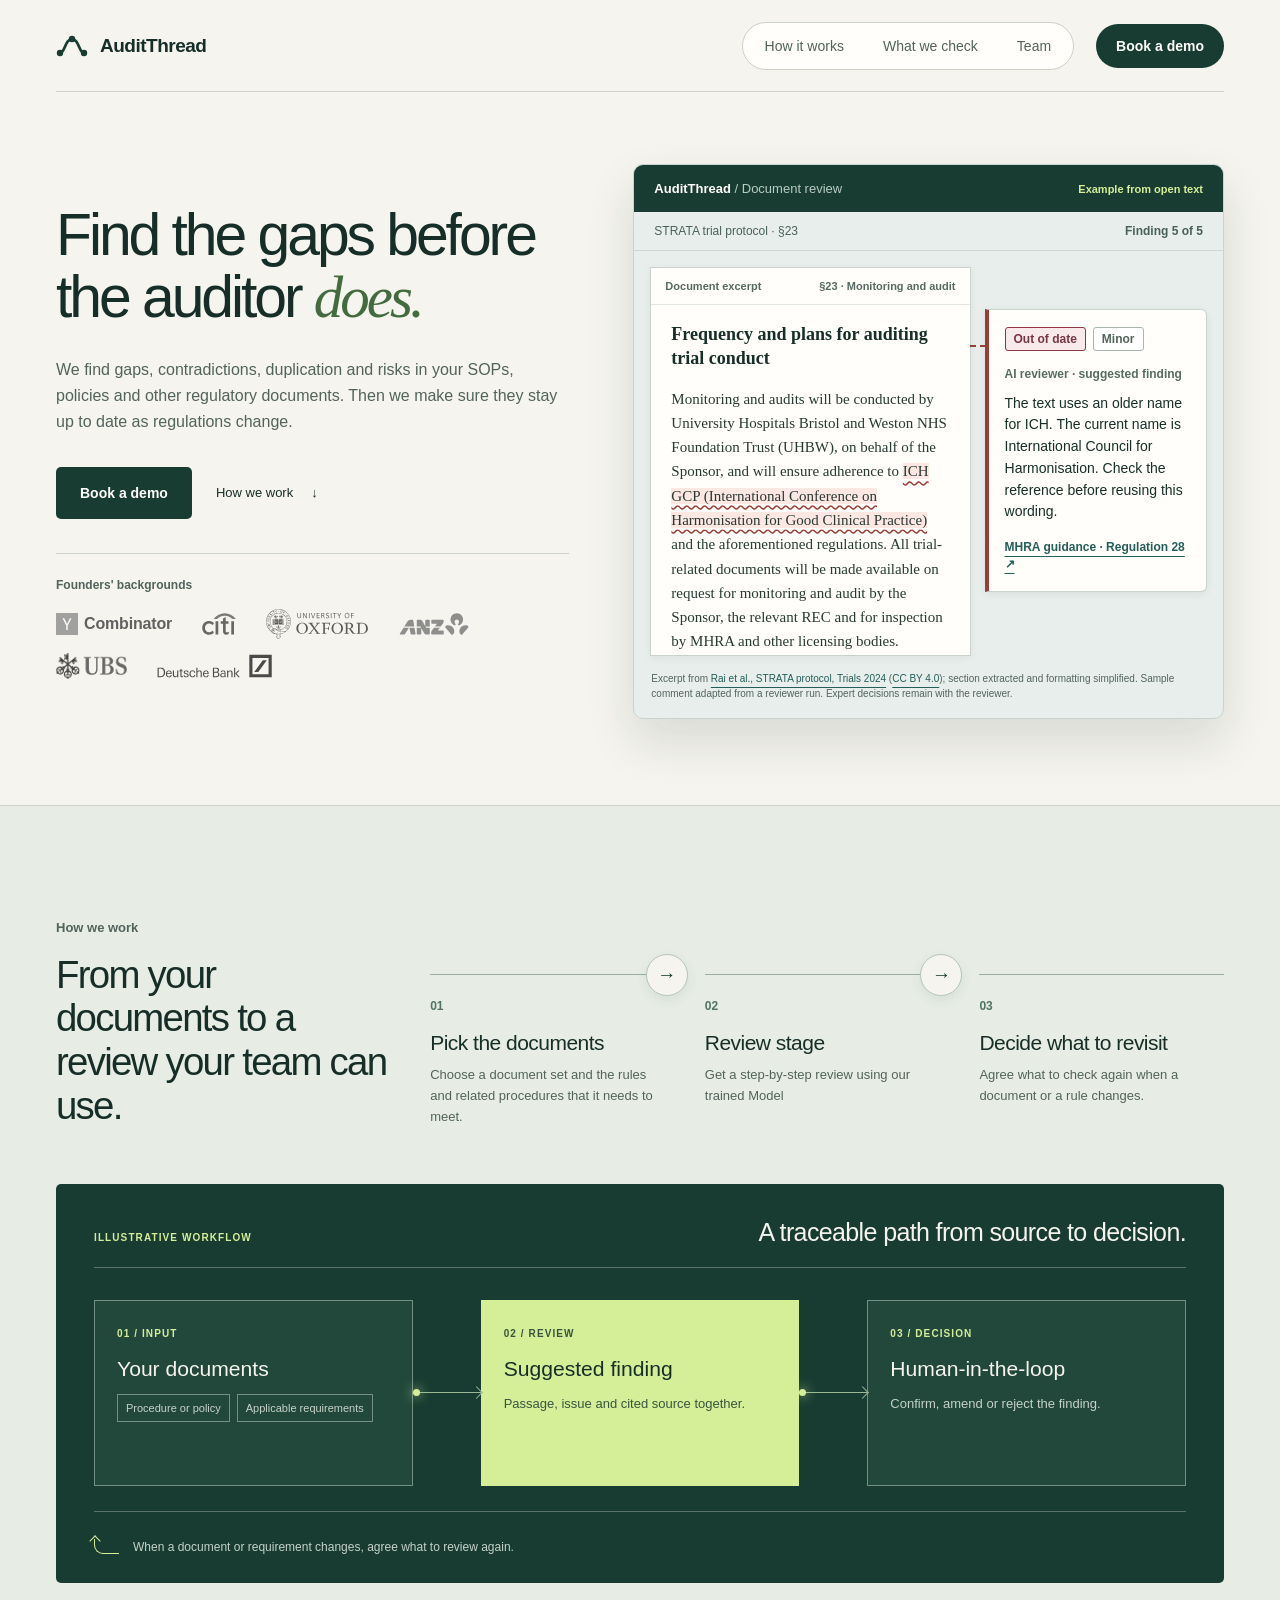
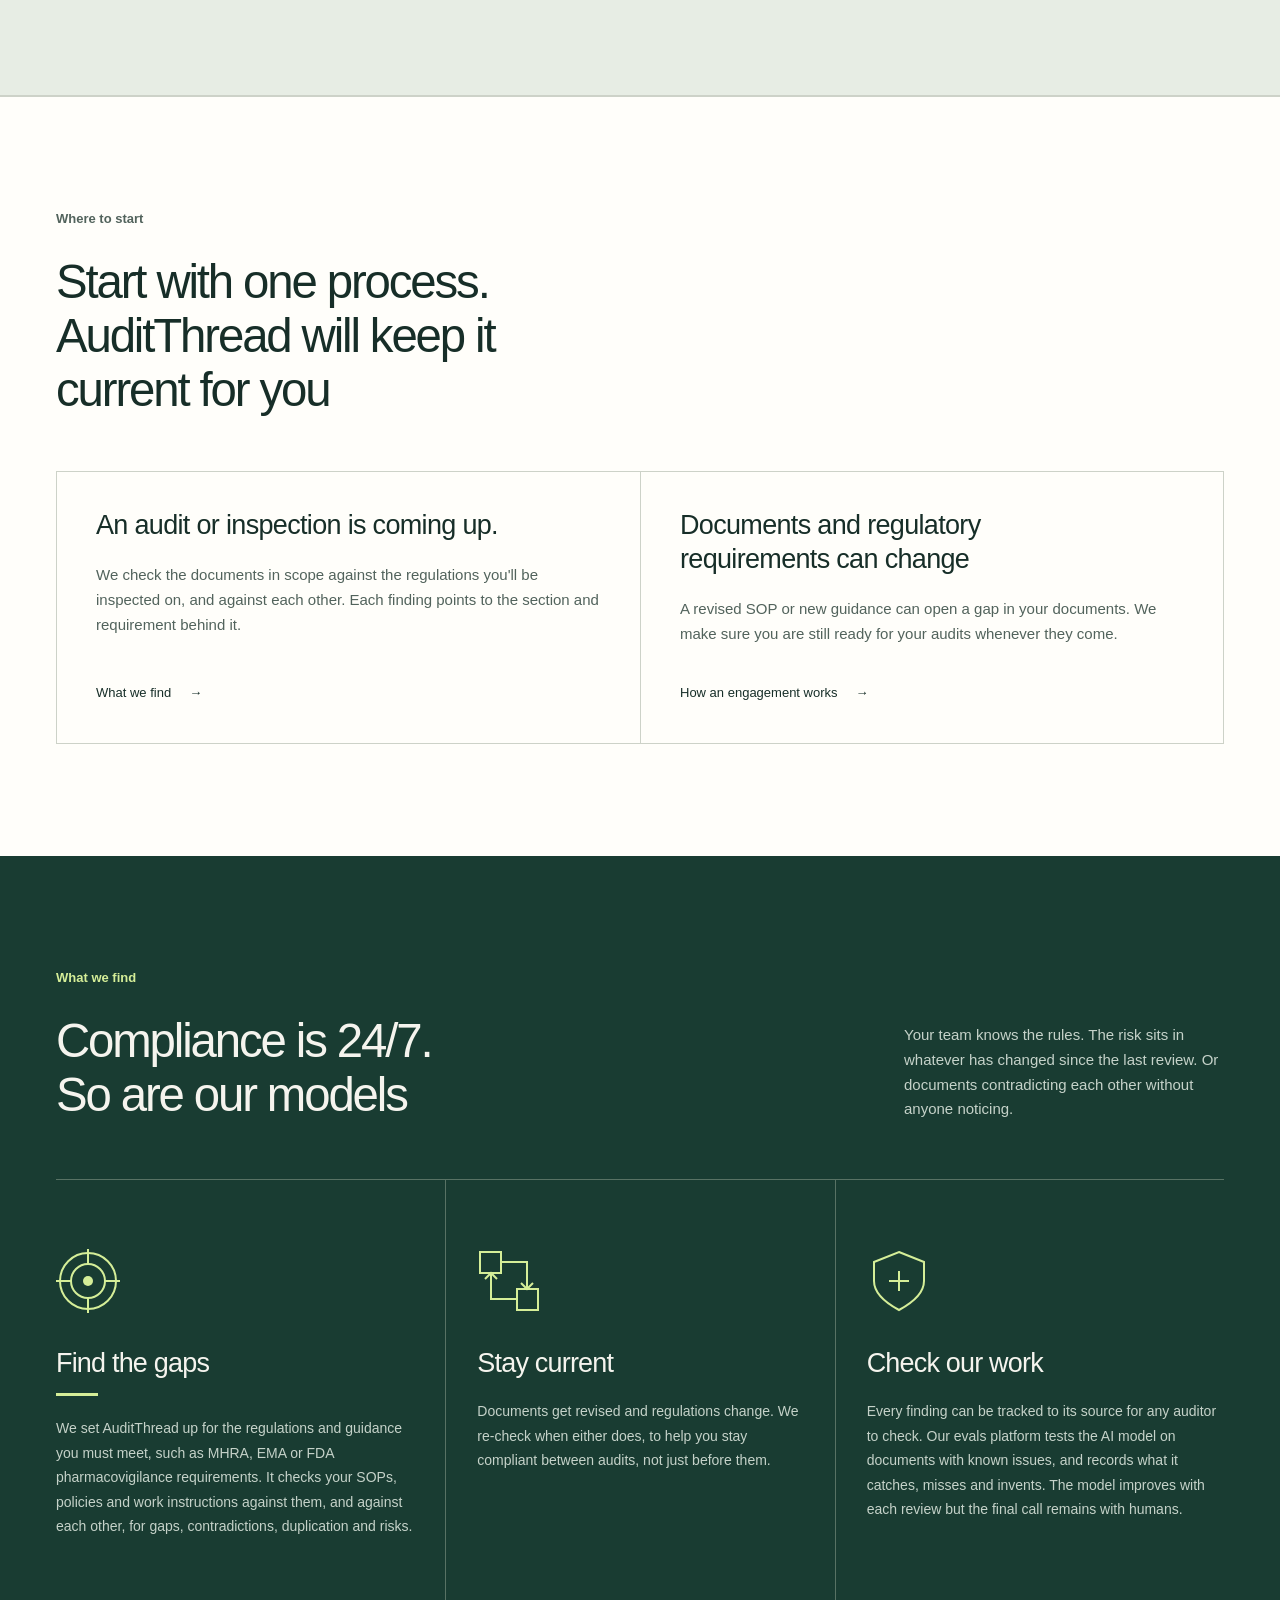
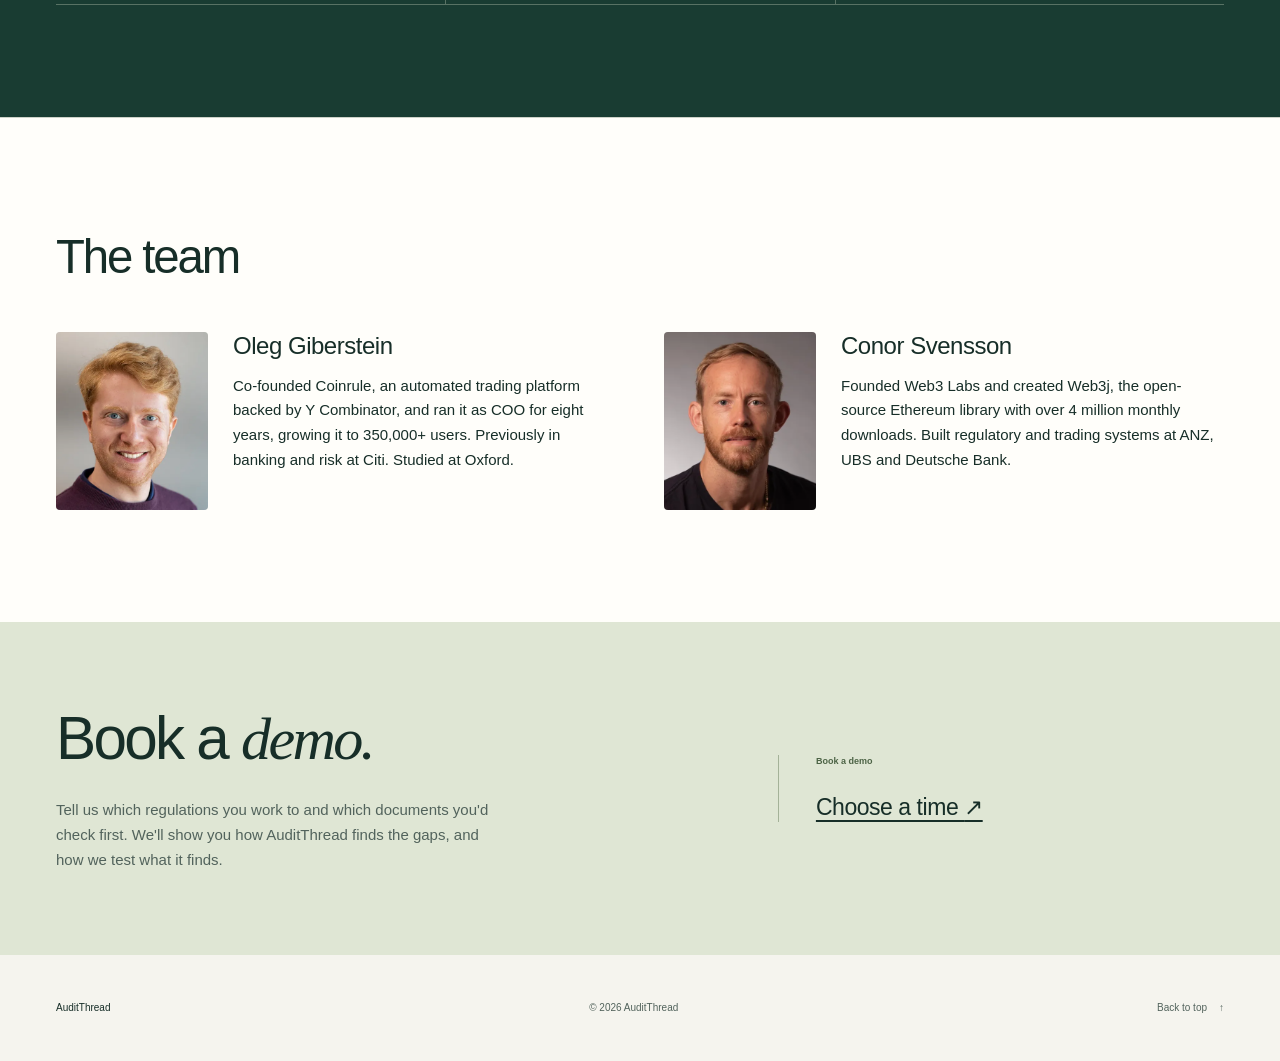
==== commit ff2ee545: "Publish approved AuditThread landing copy" ====
--- a/index.html
+++ b/index.html
@@ -6,14 +6,14 @@
   <meta name="referrer" content="strict-origin-when-cross-origin">
   <meta http-equiv="Content-Security-Policy" content="default-src 'none'; style-src 'self'; img-src 'self' data: https://*.google-analytics.com https://*.googletagmanager.com; font-src 'none'; script-src 'self' https://*.googletagmanager.com; connect-src https://*.google-analytics.com https://*.analytics.google.com https://*.googletagmanager.com; form-action 'none'; base-uri 'none'">
   <title>AuditThread · Find the gaps before the auditor does</title>
-  <meta name="description" content="AuditThread finds gaps, contradictions, duplication and risks in your regulatory documents, and keeps checking as your documents and the regulations change.">
+  <meta name="description" content="We find gaps, contradictions, duplication and risks in your SOPs, policies and other regulatory documents. Then we make sure they stay up to date as regulations change.">
   <link rel="canonical" href="https://auditthread.com/">
 
   <meta property="og:type" content="website">
   <meta property="og:site_name" content="AuditThread">
   <meta property="og:url" content="https://auditthread.com/">
   <meta property="og:title" content="AuditThread · Find the gaps before the auditor does">
-  <meta property="og:description" content="AuditThread finds gaps, contradictions, duplication and risks in your regulatory documents, and keeps checking as your documents and the regulations change.">
+  <meta property="og:description" content="We find gaps, contradictions, duplication and risks in your SOPs, policies and other regulatory documents. Then we make sure they stay up to date as regulations change.">
   <meta property="og:image" content="https://auditthread.com/og-image.png">
   <meta property="og:image:width" content="1200">
   <meta property="og:image:height" content="630">
@@ -21,7 +21,7 @@
   <meta property="og:locale" content="en_GB">
   <meta name="twitter:card" content="summary_large_image">
   <meta name="twitter:title" content="AuditThread · Find the gaps before the auditor does">
-  <meta name="twitter:description" content="AuditThread finds gaps, contradictions, duplication and risks in your regulatory documents, and keeps checking as your documents and the regulations change.">
+  <meta name="twitter:description" content="We find gaps, contradictions, duplication and risks in your SOPs, policies and other regulatory documents. Then we make sure they stay up to date as regulations change.">
   <meta name="twitter:image" content="https://auditthread.com/og-image.png">
 
   <link rel="icon" href="/favicon.svg" type="image/svg+xml">
@@ -29,7 +29,7 @@
   <link rel="apple-touch-icon" href="/apple-touch-icon.png">
   <meta name="theme-color" content="#193c32">
 
-  <script type="application/ld+json">{"@context":"https://schema.org","@type":"Organization","name":"AuditThread","url":"https://auditthread.com/","logo":"https://auditthread.com/icon-512.png","description":"AuditThread finds gaps, contradictions, duplication and risks in your regulatory documents, and keeps checking as your documents and the regulations change."}</script>
+  <script type="application/ld+json">{"@context":"https://schema.org","@type":"Organization","name":"AuditThread","url":"https://auditthread.com/","logo":"https://auditthread.com/icon-512.png","description":"We find gaps, contradictions, duplication and risks in your SOPs, policies and other regulatory documents. Then we make sure they stay up to date as regulations change."}</script>
 
   <!-- Google Analytics (GA4). The config lives in analytics.js so the page CSP can stay free of inline scripts. -->
   <script async src="https://www.googletagmanager.com/gtag/js?id=G-ND48PQ6FCS"></script>
@@ -63,8 +63,7 @@
     <section class="hero shell" aria-labelledby="hero-title">
       <div class="hero-copy">
         <h1 id="hero-title">Find the gaps before the auditor <em>does.</em></h1>
-        <p class="hero-intro">We find gaps, contradictions, duplication and risks in your SOPs, policies and other regulatory documents, then keep checking as they and the regulations change.</p>
-        <p class="hero-intro hero-intro-strong">Review changes between audits, not just before them.</p>
+        <p class="hero-intro">We find gaps, contradictions, duplication and risks in your SOPs, policies and other regulatory documents. Then we make sure they stay up to date as regulations change.</p>
         <div class="hero-actions">
           <a class="button button-dark button-large" href="https://calendar.app.google/1zUNWwXmNqKaqTUM9" rel="noreferrer">Book a demo</a>
           <a class="text-link" href="#approach">How we work <span aria-hidden="true">↓</span></a>
@@ -112,8 +111,8 @@
           <h2 id="approach-title">From your documents to a review your team can use.</h2>
         </div>
         <ol class="engagement-steps">
-          <li><span class="step-number" aria-hidden="true">01</span><div><h3>Agree the sources</h3><p>Choose a document set and the rules and related procedures it needs to meet.</p></div></li>
-          <li><span class="step-number" aria-hidden="true">02</span><div><h3>Read the findings</h3><p>See the passage, the suggested issue and its source together. Your experts decide what to change.</p></div></li>
+          <li><span class="step-number" aria-hidden="true">01</span><div><h3>Pick the documents</h3><p>Choose a document set and the rules and related procedures that it needs to meet.</p></div></li>
+          <li><span class="step-number" aria-hidden="true">02</span><div><h3>Review stage</h3><p>Get a step-by-step review using our trained Model</p></div></li>
           <li><span class="step-number" aria-hidden="true">03</span><div><h3>Decide what to revisit</h3><p>Agree what to check again when a document or a rule changes.</p></div></li>
         </ol>
         <figure class="source-flow" aria-labelledby="source-flow-title source-flow-caption">
@@ -133,7 +132,7 @@
             <div class="source-flow-line" aria-hidden="true"><span></span></div>
             <div class="source-flow-card">
               <span class="source-flow-index">03 / DECISION</span>
-              <strong>Your expert decides</strong>
+              <strong>Human-in-the-loop</strong>
               <p>Confirm, amend or reject the finding.</p>
             </div>
           </div>
@@ -146,7 +145,7 @@
       <div class="shell">
         <div class="section-heading">
           <p class="eyebrow">Where to start</p>
-          <h2 id="starting-title">Start with one process.<br>Then keep it current.</h2>
+          <h2 id="starting-title">Start with one process.<br>AuditThread will keep it current for you</h2>
         </div>
         <div class="starting-grid">
           <article class="starting-card">
@@ -155,8 +154,8 @@
             <a class="text-link" href="#what-we-find">What we find <span aria-hidden="true">→</span></a>
           </article>
           <article class="starting-card">
-            <h3>Your documents change. So do the regulations.</h3>
-            <p>A revised SOP or new guidance can open a gap in a document nobody touched. We re-check when either changes, instead of once before each audit.</p>
+            <h3>Documents and regulatory requirements can change</h3>
+            <p>A revised SOP or new guidance can open a gap in your documents. We make sure you are still ready for your audits whenever they come.</p>
             <a class="text-link" href="#approach">How an engagement works <span aria-hidden="true">→</span></a>
           </article>
         </div>
@@ -166,8 +165,8 @@
     <section class="expertise-section section-pad" id="what-we-find" aria-labelledby="expertise-title">
       <div class="shell">
         <div class="expertise-heading">
-          <div><p class="eyebrow">What we find</p><h2 id="expertise-title">Compliance is continual.<br>So is the review.</h2></div>
-          <p class="section-intro">Your team knows the rules. The risk sits in what has changed since anyone last looked, and in documents that quietly disagree with each other.</p>
+          <div><p class="eyebrow">What we find</p><h2 id="expertise-title">Compliance is 24/7.<br>So are our models</h2></div>
+          <p class="section-intro">Your team knows the rules. The risk sits in whatever has changed since the last review. Or documents contradicting each other without anyone noticing.</p>
         </div>
         <div class="pillar-grid">
           <article class="pillar pillar-lead">
@@ -183,7 +182,7 @@
           <article class="pillar">
             <svg class="pillar-symbol" width="64" height="64" viewBox="0 0 64 64" fill="none" aria-hidden="true"><path d="m32 3 25 10v19c0 13-12 22-25 29C19 54 7 45 7 32V13L32 3Z" stroke="currentColor" stroke-width="2"/><path d="M22 32h20M32 22v20" stroke="currentColor" stroke-width="2"/></svg>
             <h3>Check our work</h3>
-            <p>Every finding cites its source for your experts to check, and they make the call. Behind it, our evals platform tests the AI model on documents with known issues, and records what it catches, misses and invents.</p>
+            <p>Every finding can be tracked to its source for any auditor to check. Our evals platform tests the AI model on documents with known issues, and records what it catches, misses and invents. The model improves with each review but the final call remains with humans.</p>
           </article>
         </div>
       </div>
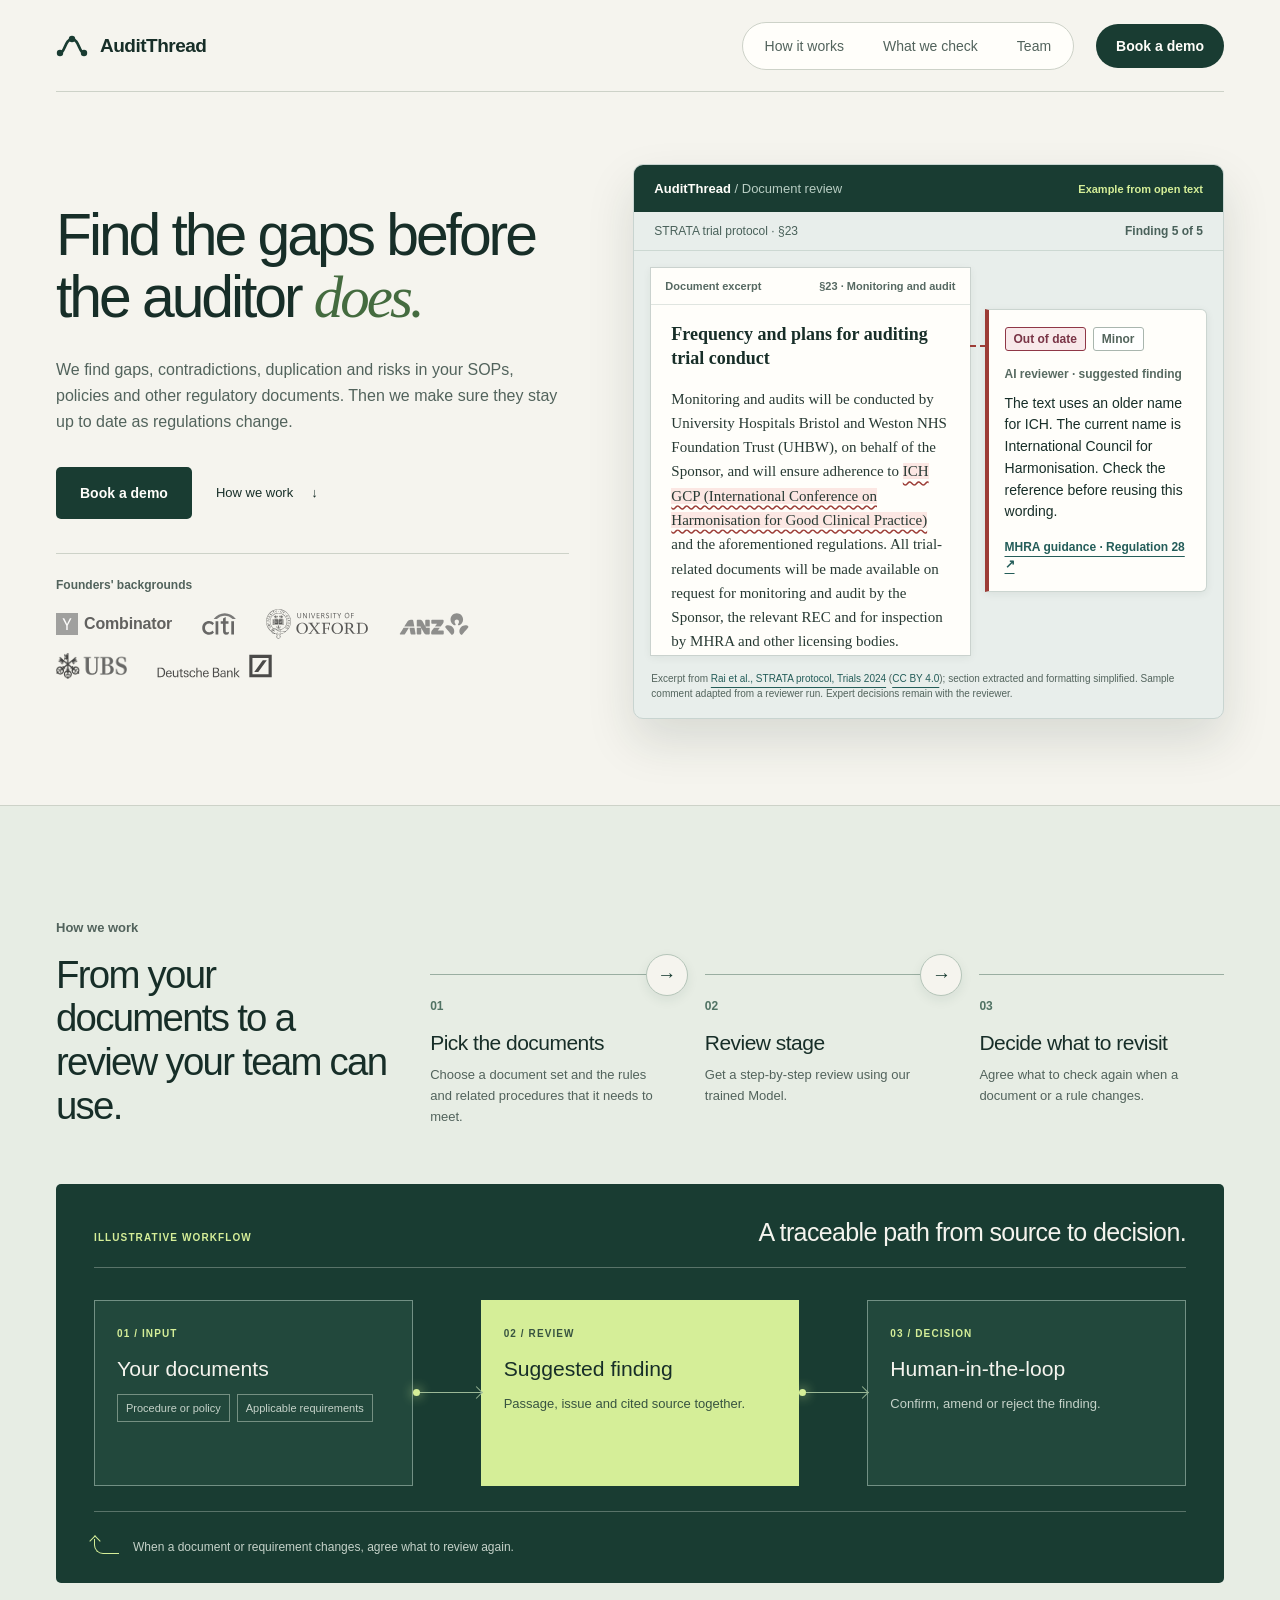
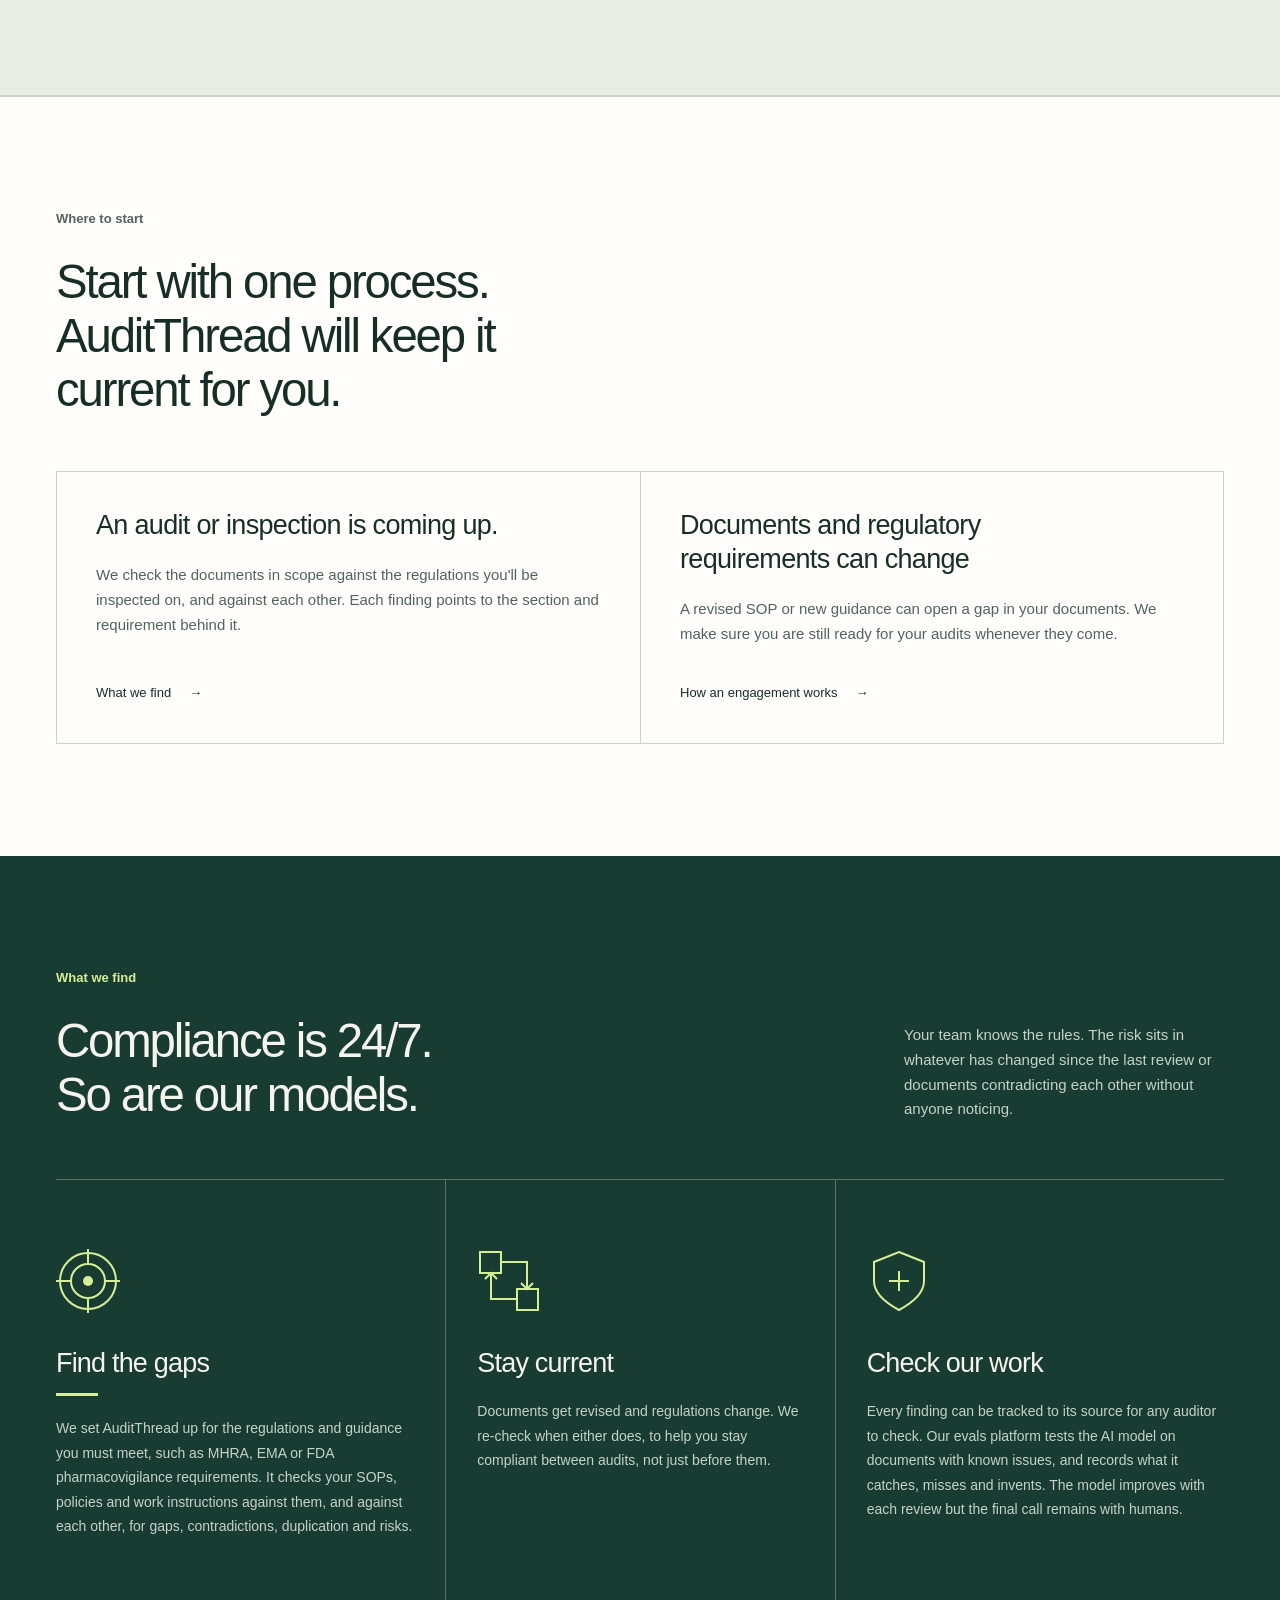
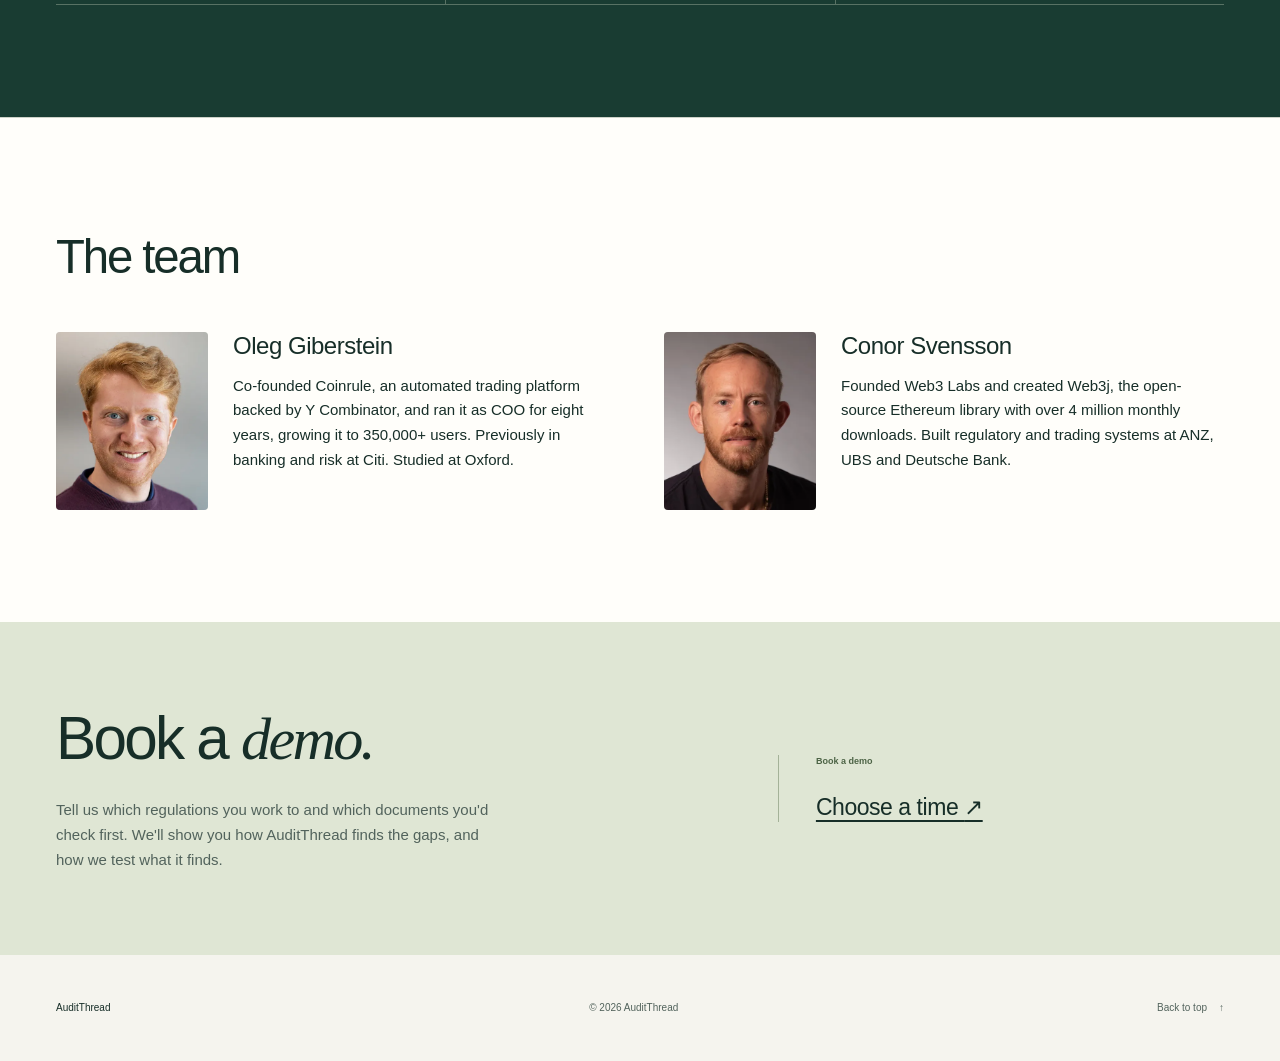
==== commit 02341ce5: "Polish approved live landing copy" ====
--- a/index.html
+++ b/index.html
@@ -112,7 +112,7 @@
         </div>
         <ol class="engagement-steps">
           <li><span class="step-number" aria-hidden="true">01</span><div><h3>Pick the documents</h3><p>Choose a document set and the rules and related procedures that it needs to meet.</p></div></li>
-          <li><span class="step-number" aria-hidden="true">02</span><div><h3>Review stage</h3><p>Get a step-by-step review using our trained Model</p></div></li>
+          <li><span class="step-number" aria-hidden="true">02</span><div><h3>Review stage</h3><p>Get a step-by-step review using our trained Model.</p></div></li>
           <li><span class="step-number" aria-hidden="true">03</span><div><h3>Decide what to revisit</h3><p>Agree what to check again when a document or a rule changes.</p></div></li>
         </ol>
         <figure class="source-flow" aria-labelledby="source-flow-title source-flow-caption">
@@ -145,7 +145,7 @@
       <div class="shell">
         <div class="section-heading">
           <p class="eyebrow">Where to start</p>
-          <h2 id="starting-title">Start with one process.<br>AuditThread will keep it current for you</h2>
+          <h2 id="starting-title">Start with one process.<br>AuditThread will keep it current for you.</h2>
         </div>
         <div class="starting-grid">
           <article class="starting-card">
@@ -165,8 +165,8 @@
     <section class="expertise-section section-pad" id="what-we-find" aria-labelledby="expertise-title">
       <div class="shell">
         <div class="expertise-heading">
-          <div><p class="eyebrow">What we find</p><h2 id="expertise-title">Compliance is 24/7.<br>So are our models</h2></div>
-          <p class="section-intro">Your team knows the rules. The risk sits in whatever has changed since the last review. Or documents contradicting each other without anyone noticing.</p>
+          <div><p class="eyebrow">What we find</p><h2 id="expertise-title">Compliance is 24/7.<br>So are our models.</h2></div>
+          <p class="section-intro">Your team knows the rules. The risk sits in whatever has changed since the last review or documents contradicting each other without anyone noticing.</p>
         </div>
         <div class="pillar-grid">
           <article class="pillar pillar-lead">
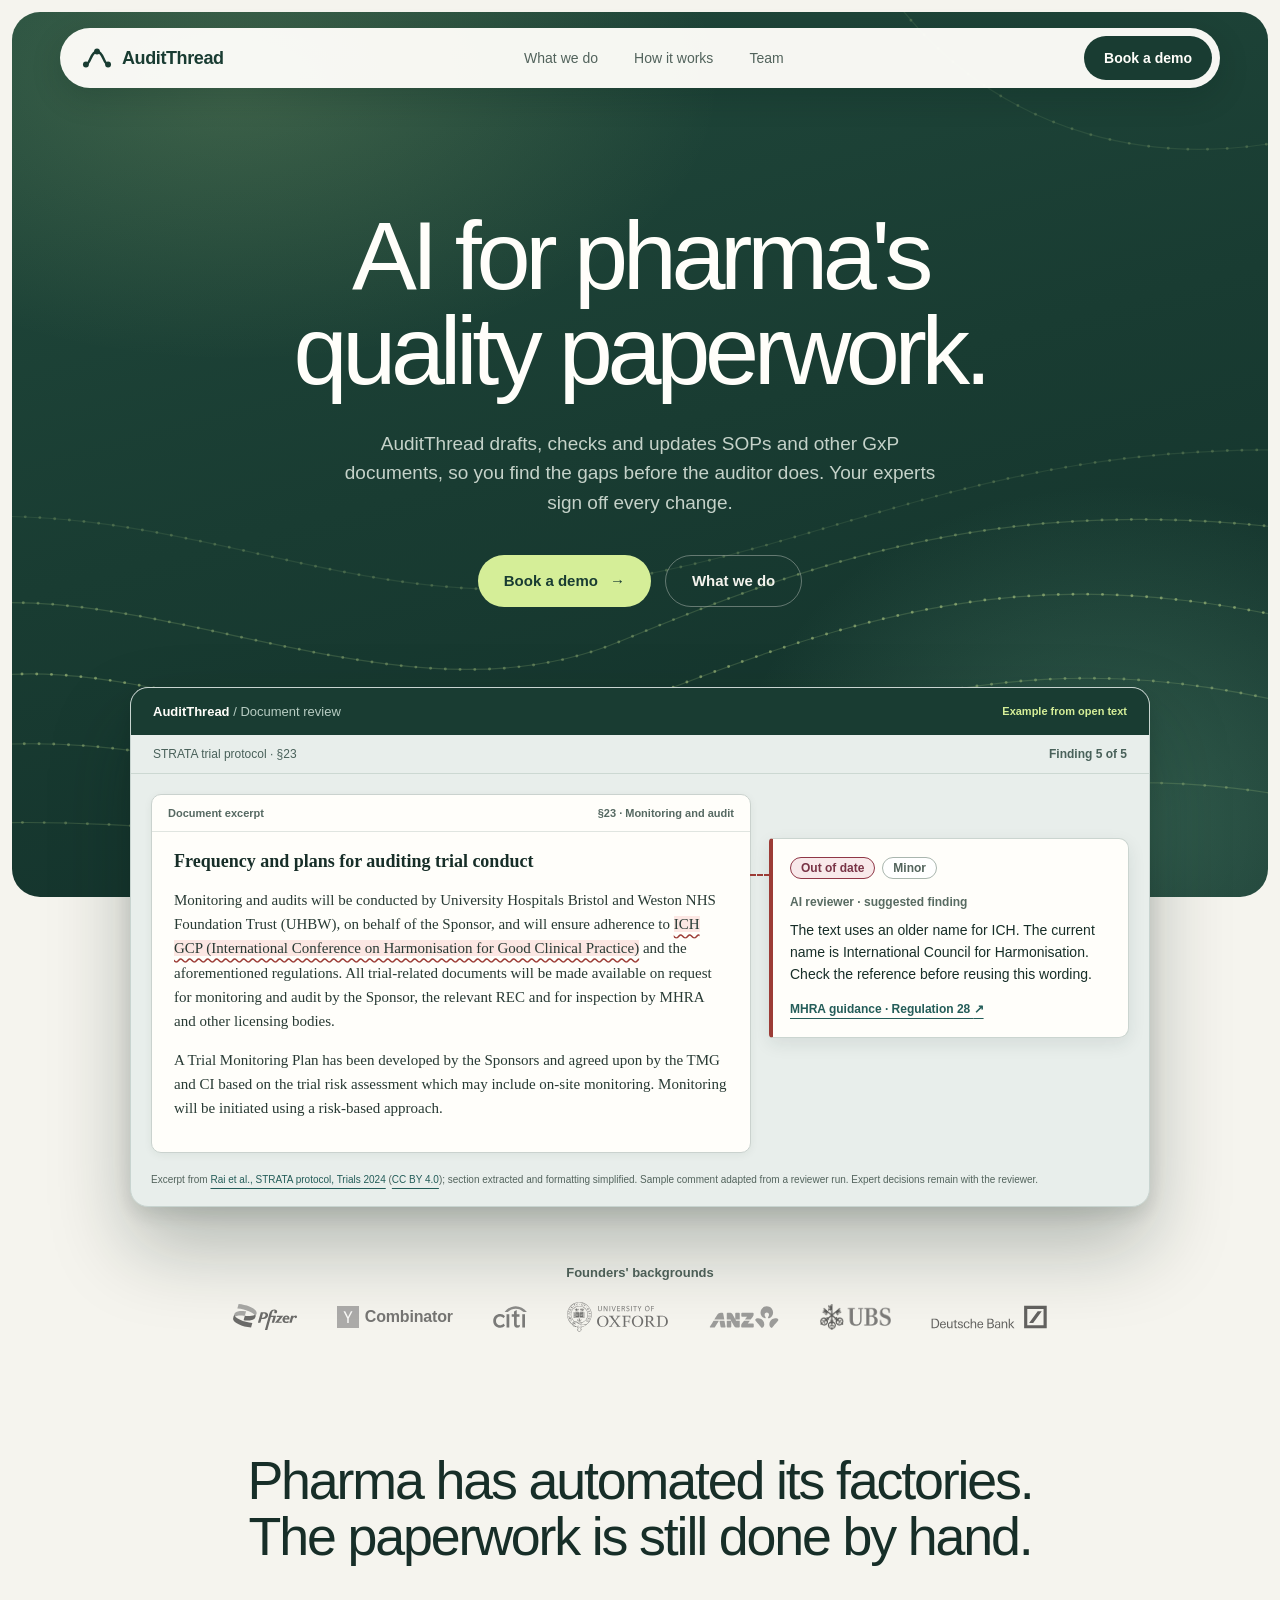
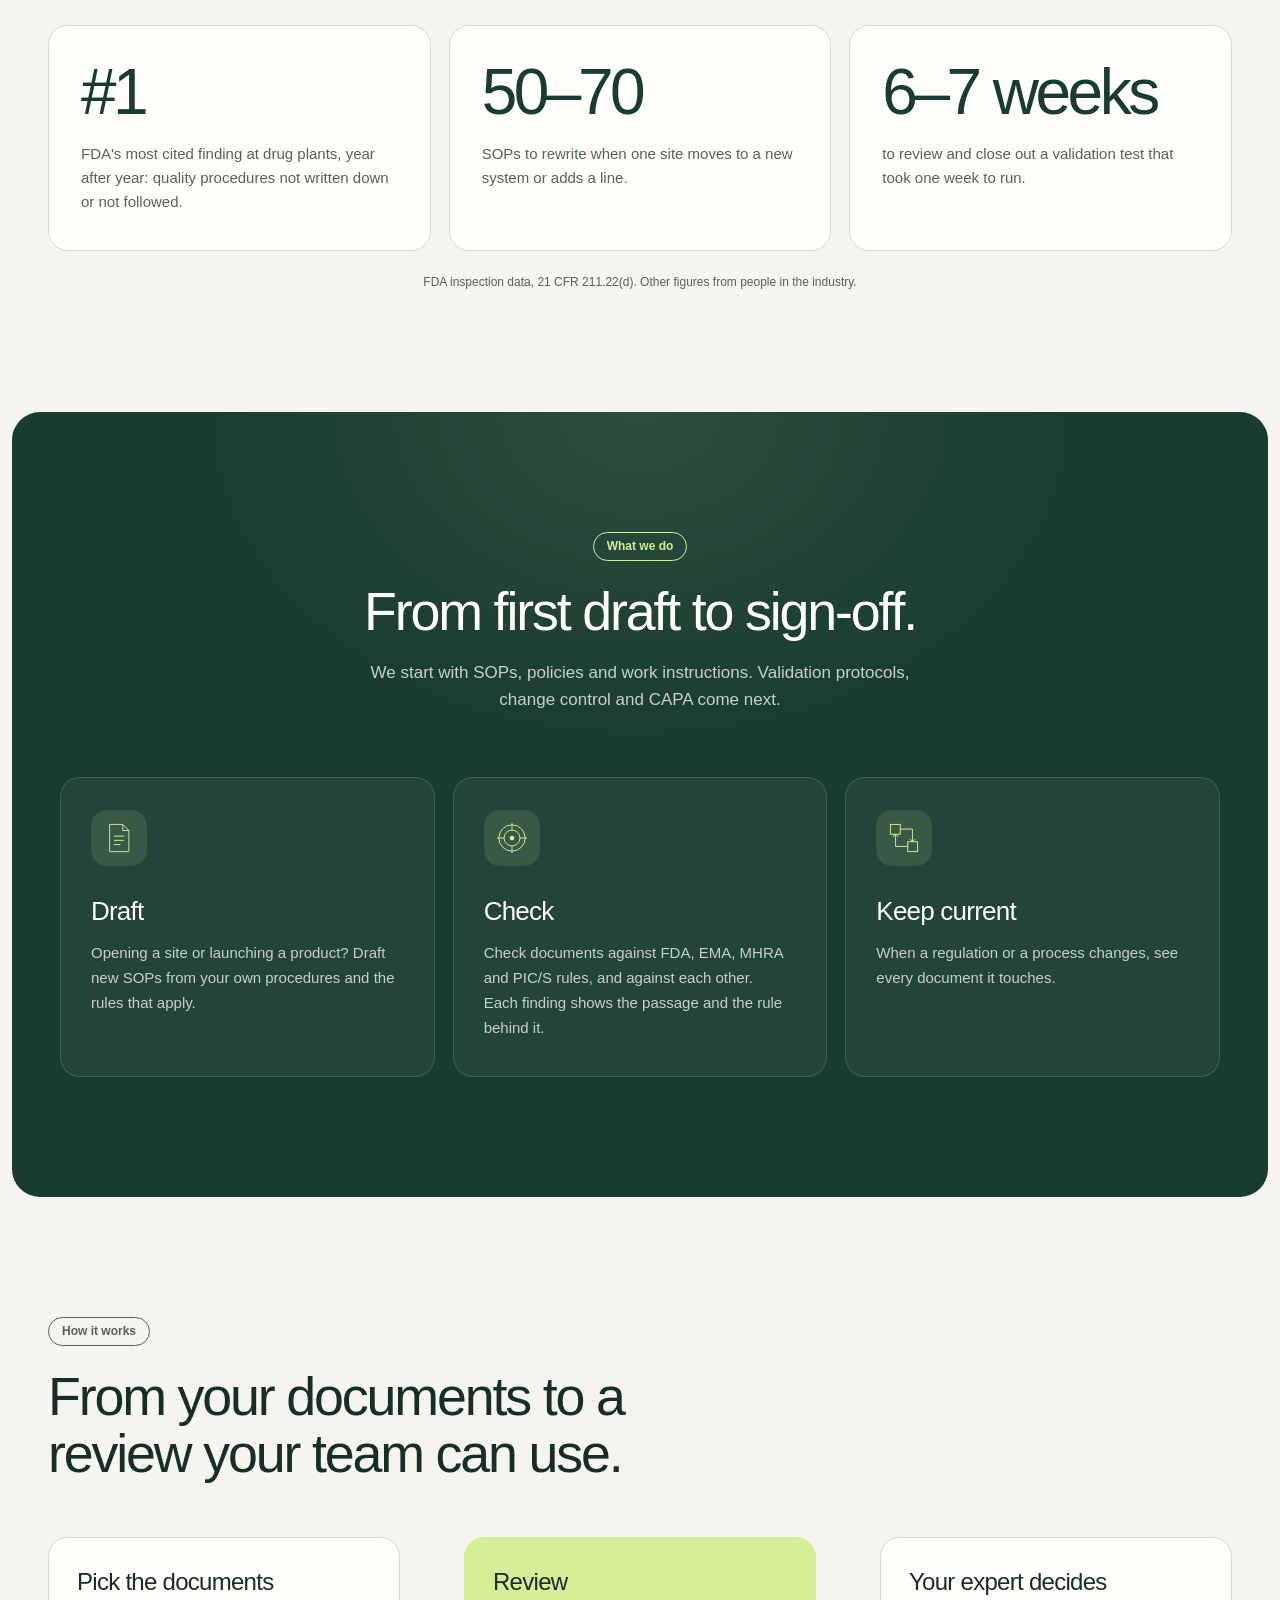
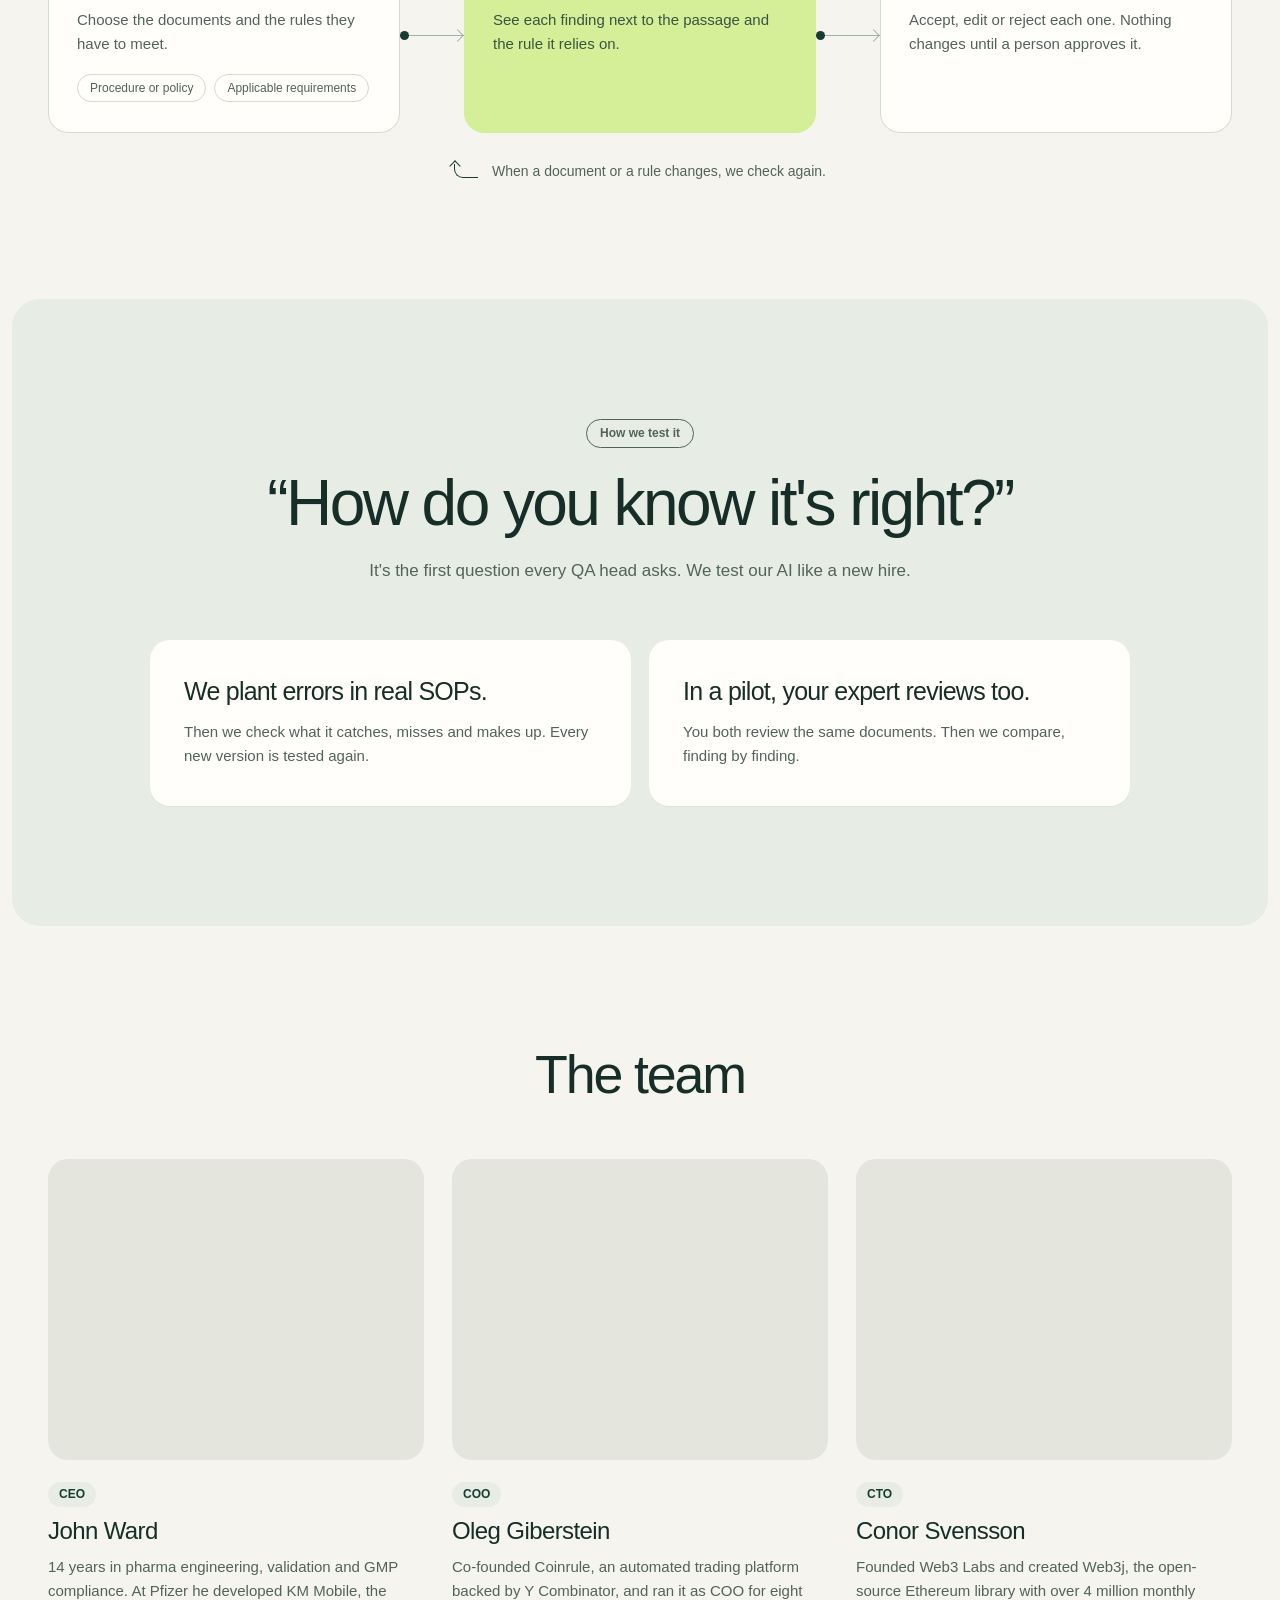
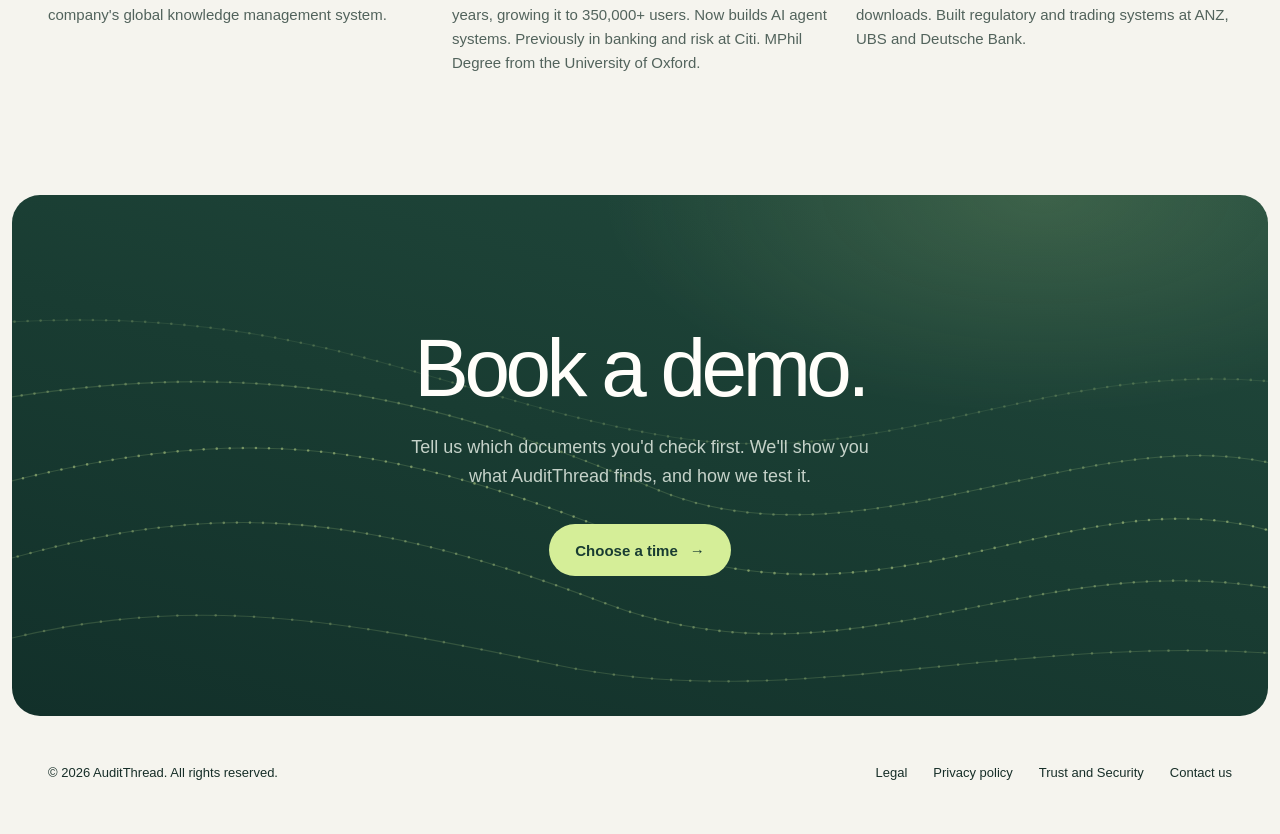
==== commit 90477850: "Publish approved landing page: broader scope, three founders, new design, legal pages, consent-first" ====
--- a/index.html
+++ b/index.html
@@ -1,27 +1,27 @@
 <!doctype html>
-<html lang="en-GB">
+<html lang="en-GB" data-ga-id="G-ND48PQ6FCS">
 <head>
   <meta charset="utf-8">
   <meta name="viewport" content="width=device-width, initial-scale=1">
   <meta name="referrer" content="strict-origin-when-cross-origin">
   <meta http-equiv="Content-Security-Policy" content="default-src 'none'; style-src 'self'; img-src 'self' data: https://*.google-analytics.com https://*.googletagmanager.com; font-src 'none'; script-src 'self' https://*.googletagmanager.com; connect-src https://*.google-analytics.com https://*.analytics.google.com https://*.googletagmanager.com; form-action 'none'; base-uri 'none'">
-  <title>AuditThread · Find the gaps before the auditor does</title>
-  <meta name="description" content="We find gaps, contradictions, duplication and risks in your SOPs, policies and other regulatory documents. Then we make sure they stay up to date as regulations change.">
+  <title>AuditThread · AI for pharma&#x27;s quality paperwork</title>
+  <meta name="description" content="AuditThread drafts, checks and updates SOPs and other GxP documents, so you find the gaps before the auditor does. Your experts sign off every change.">
   <link rel="canonical" href="https://auditthread.com/">
 
   <meta property="og:type" content="website">
   <meta property="og:site_name" content="AuditThread">
   <meta property="og:url" content="https://auditthread.com/">
-  <meta property="og:title" content="AuditThread · Find the gaps before the auditor does">
-  <meta property="og:description" content="We find gaps, contradictions, duplication and risks in your SOPs, policies and other regulatory documents. Then we make sure they stay up to date as regulations change.">
+  <meta property="og:title" content="AuditThread · AI for pharma&#x27;s quality paperwork">
+  <meta property="og:description" content="AuditThread drafts, checks and updates SOPs and other GxP documents, so you find the gaps before the auditor does. Your experts sign off every change.">
   <meta property="og:image" content="https://auditthread.com/og-image.png">
   <meta property="og:image:width" content="1200">
   <meta property="og:image:height" content="630">
-  <meta property="og:image:alt" content="AuditThread: Find the gaps before the auditor does. Gaps, contradictions, duplication, risks.">
+  <meta property="og:image:alt" content="AuditThread: AI for pharma&#x27;s quality paperwork.">
   <meta property="og:locale" content="en_GB">
   <meta name="twitter:card" content="summary_large_image">
-  <meta name="twitter:title" content="AuditThread · Find the gaps before the auditor does">
-  <meta name="twitter:description" content="We find gaps, contradictions, duplication and risks in your SOPs, policies and other regulatory documents. Then we make sure they stay up to date as regulations change.">
+  <meta name="twitter:title" content="AuditThread · AI for pharma&#x27;s quality paperwork">
+  <meta name="twitter:description" content="AuditThread drafts, checks and updates SOPs and other GxP documents, so you find the gaps before the auditor does. Your experts sign off every change.">
   <meta name="twitter:image" content="https://auditthread.com/og-image.png">
 
   <link rel="icon" href="/favicon.svg" type="image/svg+xml">
@@ -29,19 +29,18 @@
   <link rel="apple-touch-icon" href="/apple-touch-icon.png">
   <meta name="theme-color" content="#193c32">
 
-  <script type="application/ld+json">{"@context":"https://schema.org","@type":"Organization","name":"AuditThread","url":"https://auditthread.com/","logo":"https://auditthread.com/icon-512.png","description":"We find gaps, contradictions, duplication and risks in your SOPs, policies and other regulatory documents. Then we make sure they stay up to date as regulations change."}</script>
-
-  <!-- Google Analytics (GA4). The config lives in analytics.js so the page CSP can stay free of inline scripts. -->
-  <script async src="https://www.googletagmanager.com/gtag/js?id=G-ND48PQ6FCS"></script>
-  <script src="/analytics.js"></script>
-  <link rel="stylesheet" href="styles.css">
+  <script type="application/ld+json">{"@context":"https://schema.org","@type":"Organization","name":"AuditThread","url":"https://auditthread.com/","logo":"https://auditthread.com/icon-512.png","description":"AuditThread drafts, checks and updates SOPs and other GxP documents, so you find the gaps before the auditor does. Your experts sign off every change."}</script>
+
+  <!-- Google Analytics (GA4) loads from consent.js only after a visitor accepts cookies; the ID is on <html data-ga-id>. -->
+  <link rel="stylesheet" href="/styles.css">
+  <script src="/consent.js" defer></script>
 </head>
 <body>
   <a class="skip-link" href="#main">Skip to content</a>
 
-  <header class="site-header shell">
+  <header class="site-header">
     <a class="wordmark" href="#main" aria-label="AuditThread, back to top">
-      <svg width="32" height="26" viewBox="0 0 32 26" fill="none" aria-hidden="true">
+      <svg width="30" height="24" viewBox="0 0 32 26" fill="none" aria-hidden="true">
         <path d="M4 20c5 0 5-14 12-14s7 14 12 14" stroke="currentColor" stroke-width="2.6"/>
         <circle cx="4" cy="20" r="3.2" fill="currentColor"/>
         <circle cx="16" cy="6" r="3.2" fill="currentColor"/>
@@ -50,37 +49,40 @@
       <span>AuditThread</span>
     </a>
     <nav class="site-nav" aria-label="Main navigation">
-      <div class="nav-links">
-        <a href="#approach">How it works</a>
-        <a href="#what-we-find">What we check</a>
-        <a href="#team">Team</a>
-      </div>
-      <a class="nav-contact" href="https://calendar.app.google/1zUNWwXmNqKaqTUM9" rel="noreferrer">Book a demo</a>
+      <a href="#what-we-do">What we do</a>
+      <a href="#approach">How it works</a>
+      <a href="#team">Team</a>
     </nav>
+    <a class="nav-contact" href="https://calendar.app.google/1zUNWwXmNqKaqTUM9" rel="noreferrer">Book a demo</a>
   </header>
 
   <main id="main" tabindex="-1">
-    <section class="hero shell" aria-labelledby="hero-title">
-      <div class="hero-copy">
-        <h1 id="hero-title">Find the gaps before the auditor <em>does.</em></h1>
-        <p class="hero-intro">We find gaps, contradictions, duplication and risks in your SOPs, policies and other regulatory documents. Then we make sure they stay up to date as regulations change.</p>
+    <section class="hero panel" aria-labelledby="hero-title">
+      <svg class="threads threads-hero" viewBox="0 0 1440 900" preserveAspectRatio="xMidYMax slice" aria-hidden="true" focusable="false">
+        <path class="thread thread-a" d="M-40 700 C 200 600, 420 820, 720 700 S 1180 560, 1480 640"/>
+        <path class="thread-dots dots-a" d="M-40 700 C 200 600, 420 820, 720 700 S 1180 560, 1480 640"/>
+        <path class="thread thread-b" d="M-40 760 C 260 690, 470 880, 760 770 S 1220 650, 1480 730"/>
+        <path class="thread-dots dots-b" d="M-40 760 C 260 690, 470 880, 760 770 S 1220 650, 1480 730"/>
+        <path class="thread thread-c" d="M-40 620 C 180 540, 460 740, 700 640 S 1140 480, 1480 540"/>
+        <path class="thread-dots dots-c" d="M-40 620 C 180 540, 460 740, 700 640 S 1140 480, 1480 540"/>
+        <path class="thread thread-d" d="M-40 830 C 300 800, 540 900, 820 840 S 1260 760, 1480 820"/>
+        <path class="thread-dots dots-d" d="M-40 830 C 300 800, 540 900, 820 840 S 1260 760, 1480 820"/>
+        <path class="thread thread-e" d="M-40 520 C 240 480, 420 620, 680 580 S 1100 420, 1480 450"/>
+        <path class="thread-dots dots-e" d="M-40 520 C 240 480, 420 620, 680 580 S 1100 420, 1480 450"/>
+        <path class="thread thread-f" d="M 960 -40 C 1060 120, 1260 190, 1480 100"/>
+        <path class="thread-dots dots-f" d="M 960 -40 C 1060 120, 1260 190, 1480 100"/>
+      </svg>
+      <div class="hero-copy shell">
+        <h1 id="hero-title">AI for pharma's quality paperwork.</h1>
+        <p class="hero-intro">AuditThread drafts, checks and updates SOPs and other GxP documents, so you find the gaps before the auditor does. Your experts sign off every change.</p>
         <div class="hero-actions">
-          <a class="button button-dark button-large" href="https://calendar.app.google/1zUNWwXmNqKaqTUM9" rel="noreferrer">Book a demo</a>
-          <a class="text-link" href="#approach">How we work <span aria-hidden="true">↓</span></a>
-        </div>
-        <div class="hero-proof">
-          <p class="proof-label">Founders' backgrounds</p>
-          <ul class="logo-row" aria-label="Founders' backgrounds">
-            <li><img src="logos/ycombinator.svg" alt="" class="logo-yc"><span class="logo-word">Combinator</span><span class="visually-hidden">Y Combinator</span></li>
-            <li><img src="logos/citi.svg" alt="Citi" class="logo-citi"></li>
-            <li><img src="logos/oxford.svg" alt="University of Oxford" class="logo-oxford"></li>
-            <li><img src="logos/anz.svg" alt="ANZ" class="logo-anz" width="72" height="24"></li>
-            <li><img src="logos/ubs.png" alt="UBS" class="logo-ubs"></li>
-            <li><img src="logos/deutschebank.svg" alt="Deutsche Bank" class="logo-db"></li>
-          </ul>
-        </div>
-      </div>
-
+          <a class="button button-lime" href="https://calendar.app.google/1zUNWwXmNqKaqTUM9" rel="noreferrer">Book a demo <span aria-hidden="true">→</span></a>
+          <a class="button button-ghost" href="#what-we-do">What we do</a>
+        </div>
+      </div>
+    </section>
+
+    <div class="hero-stage shell">
       <figure class="review-figure" aria-labelledby="review-title">
         <div class="review-top"><span class="review-brand">AuditThread <span> / Document review</span></span><span class="review-sample">Example from open text</span></div>
         <div class="review-meta"><span>STRATA trial protocol · §23</span><span>Finding 5 of 5</span></div>
@@ -102,128 +104,165 @@
         </div>
         <figcaption>Excerpt from <a href="https://doi.org/10.1186/s13063-023-07847-3" rel="noreferrer">Rai et al., STRATA protocol, Trials 2024</a> (<a href="https://creativecommons.org/licenses/by/4.0/" rel="noreferrer">CC BY 4.0</a>); section extracted and formatting simplified. Sample comment adapted from a reviewer run. Expert decisions remain with the reviewer.</figcaption>
       </figure>
+    </div>
+
+    <div class="proof shell">
+      <p class="proof-label">Founders' backgrounds</p>
+      <ul class="logo-row" aria-label="Founders' backgrounds">
+        <li><img src="logos/pfizer.svg" alt="Pfizer" class="logo-pfizer"></li>
+        <li><img src="logos/ycombinator.svg" alt="" class="logo-yc"><span class="logo-word">Combinator</span><span class="visually-hidden">Y Combinator</span></li>
+        <li><img src="logos/citi.svg" alt="Citi" class="logo-citi"></li>
+        <li><img src="logos/oxford.svg" alt="University of Oxford" class="logo-oxford"></li>
+        <li><img src="logos/anz.svg" alt="ANZ" class="logo-anz" width="72" height="24"></li>
+        <li><img src="logos/ubs.png" alt="UBS" class="logo-ubs"></li>
+        <li><img src="logos/deutschebank.svg" alt="Deutsche Bank" class="logo-db"></li>
+      </ul>
+    </div>
+
+    <section class="problem-section section-pad" id="problem" aria-labelledby="problem-title">
+      <div class="shell">
+        <h2 id="problem-title" class="centred">Pharma has automated its factories.<br>The paperwork is still done by hand.</h2>
+        <div class="stat-grid">
+          <div class="stat reveal"><strong>#1</strong><p>FDA's most cited finding at drug plants, year after year: quality procedures not written down or not followed.</p></div>
+          <div class="stat reveal"><strong>50–70</strong><p>SOPs to rewrite when one site moves to a new system or adds a line.</p></div>
+          <div class="stat reveal"><strong>6–7 weeks</strong><p>to review and close out a validation test that took one week to run.</p></div>
+        </div>
+        <p class="stat-source">FDA inspection data, 21 CFR 211.22(d). Other figures from people in the industry.</p>
+      </div>
+    </section>
+
+    <section class="dark-section panel section-pad" id="what-we-do" aria-labelledby="what-title">
+      <div class="shell">
+        <div class="section-head centred">
+          <p class="eyebrow">What we do</p>
+          <h2 id="what-title">From first draft to sign-off.</h2>
+          <p class="section-intro">We start with SOPs, policies and work instructions. Validation protocols, change control and CAPA come next.</p>
+        </div>
+        <div class="pillar-grid">
+          <article class="pillar reveal">
+            <span class="pillar-icon"><svg class="pillar-symbol" width="64" height="64" viewBox="0 0 64 64" fill="none" aria-hidden="true"><path d="M12 3h28l13 13v45H12V3Z" stroke="currentColor" stroke-width="2"/><path d="M40 3v13h13M21 28h22M21 37h22M21 46h14" stroke="currentColor" stroke-width="2"/></svg></span>
+            <h3>Draft</h3>
+            <p>Opening a site or launching a product? Draft new SOPs from your own procedures and the rules that apply.</p>
+          </article>
+          <article class="pillar reveal">
+            <span class="pillar-icon"><svg class="pillar-symbol" width="64" height="64" viewBox="0 0 64 64" fill="none" aria-hidden="true"><circle cx="32" cy="32" r="28" stroke="currentColor" stroke-width="2"/><circle cx="32" cy="32" r="17" stroke="currentColor" stroke-width="2"/><circle cx="32" cy="32" r="5" fill="currentColor"/><path d="M32 0v15M32 49v15M0 32h15M49 32h15" stroke="currentColor" stroke-width="2"/></svg></span>
+            <h3>Check</h3>
+            <p>Check documents against FDA, EMA, MHRA and PIC/S rules, and against each other. Each finding shows the passage and the rule behind it.</p>
+          </article>
+          <article class="pillar reveal">
+            <span class="pillar-icon"><svg class="pillar-symbol" width="64" height="64" viewBox="0 0 64 64" fill="none" aria-hidden="true"><rect x="3" y="3" width="21" height="21" stroke="currentColor" stroke-width="2"/><rect x="40" y="40" width="21" height="21" stroke="currentColor" stroke-width="2"/><path d="M24 13h26v27M40 50H14V24" stroke="currentColor" stroke-width="2"/><path d="m44 34 6 6 6-6M8 30l6-6 6 6" stroke="currentColor" stroke-width="2"/></svg></span>
+            <h3>Keep current</h3>
+            <p>When a regulation or a process changes, see every document it touches.</p>
+          </article>
+        </div>
+      </div>
     </section>
 
     <section class="approach-section section-pad" id="approach" aria-labelledby="approach-title">
       <div class="shell">
-        <div class="approach-heading">
-          <p class="eyebrow">How we work</p>
+        <div class="section-head">
+          <p class="eyebrow">How it works</p>
           <h2 id="approach-title">From your documents to a review your team can use.</h2>
         </div>
-        <ol class="engagement-steps">
-          <li><span class="step-number" aria-hidden="true">01</span><div><h3>Pick the documents</h3><p>Choose a document set and the rules and related procedures that it needs to meet.</p></div></li>
-          <li><span class="step-number" aria-hidden="true">02</span><div><h3>Review stage</h3><p>Get a step-by-step review using our trained Model.</p></div></li>
-          <li><span class="step-number" aria-hidden="true">03</span><div><h3>Decide what to revisit</h3><p>Agree what to check again when a document or a rule changes.</p></div></li>
-        </ol>
-        <figure class="source-flow" aria-labelledby="source-flow-title source-flow-caption">
-          <div class="source-flow-heading"><span class="source-flow-tag">Illustrative workflow</span><h3 id="source-flow-title">A traceable path from source to decision.</h3></div>
-          <div class="source-flow-track">
-            <div class="source-flow-card">
-              <span class="source-flow-index">01 / INPUT</span>
-              <strong>Your documents</strong>
-              <div class="source-flow-docs"><span>Procedure or policy</span><span>Applicable requirements</span></div>
-            </div>
-            <div class="source-flow-line" aria-hidden="true"><span></span></div>
-            <div class="source-flow-card source-flow-finding">
-              <span class="source-flow-index">02 / REVIEW</span>
-              <strong>Suggested finding</strong>
-              <p>Passage, issue and cited source together.</p>
-            </div>
-            <div class="source-flow-line" aria-hidden="true"><span></span></div>
-            <div class="source-flow-card">
-              <span class="source-flow-index">03 / DECISION</span>
-              <strong>Human-in-the-loop</strong>
-              <p>Confirm, amend or reject the finding.</p>
+        <figure class="flow reveal" aria-label="How a review works">
+          <div class="flow-track">
+            <div class="flow-card">
+              <h3>Pick the documents</h3>
+              <p>Choose the documents and the rules they have to meet.</p>
+              <div class="flow-docs"><span>Procedure or policy</span><span>Applicable requirements</span></div>
+            </div>
+            <div class="flow-line" aria-hidden="true"><span></span></div>
+            <div class="flow-card flow-card-lime">
+              <h3>Review</h3>
+              <p>See each finding next to the passage and the rule it relies on.</p>
+            </div>
+            <div class="flow-line" aria-hidden="true"><span></span></div>
+            <div class="flow-card">
+              <h3>Your expert decides</h3>
+              <p>Accept, edit or reject each one. Nothing changes until a person approves it.</p>
             </div>
           </div>
-          <figcaption id="source-flow-caption"><span class="source-flow-return" aria-hidden="true"></span>When a document or requirement changes, agree what to review again.</figcaption>
+          <figcaption><span class="flow-return" aria-hidden="true"></span>When a document or a rule changes, we check again.</figcaption>
         </figure>
       </div>
     </section>
 
-    <section class="starting-section section-pad" id="starting-points" aria-labelledby="starting-title">
-      <div class="shell">
-        <div class="section-heading">
-          <p class="eyebrow">Where to start</p>
-          <h2 id="starting-title">Start with one process.<br>AuditThread will keep it current for you.</h2>
-        </div>
-        <div class="starting-grid">
-          <article class="starting-card">
-            <h3>An audit or inspection is coming up.</h3>
-            <p>We check the documents in scope against the regulations you'll be inspected on, and against each other. Each finding points to the section and requirement behind it.</p>
-            <a class="text-link" href="#what-we-find">What we find <span aria-hidden="true">→</span></a>
-          </article>
-          <article class="starting-card">
-            <h3>Documents and regulatory requirements can change</h3>
-            <p>A revised SOP or new guidance can open a gap in your documents. We make sure you are still ready for your audits whenever they come.</p>
-            <a class="text-link" href="#approach">How an engagement works <span aria-hidden="true">→</span></a>
-          </article>
-        </div>
-      </div>
-    </section>
-
-    <section class="expertise-section section-pad" id="what-we-find" aria-labelledby="expertise-title">
-      <div class="shell">
-        <div class="expertise-heading">
-          <div><p class="eyebrow">What we find</p><h2 id="expertise-title">Compliance is 24/7.<br>So are our models.</h2></div>
-          <p class="section-intro">Your team knows the rules. The risk sits in whatever has changed since the last review or documents contradicting each other without anyone noticing.</p>
-        </div>
-        <div class="pillar-grid">
-          <article class="pillar pillar-lead">
-            <svg class="pillar-symbol" width="64" height="64" viewBox="0 0 64 64" fill="none" aria-hidden="true"><circle cx="32" cy="32" r="28" stroke="currentColor" stroke-width="2"/><circle cx="32" cy="32" r="17" stroke="currentColor" stroke-width="2"/><circle cx="32" cy="32" r="5" fill="currentColor"/><path d="M32 0v15M32 49v15M0 32h15M49 32h15" stroke="currentColor" stroke-width="2"/></svg>
-            <h3>Find the gaps</h3>
-            <p>We set AuditThread up for the regulations and guidance you must meet, such as MHRA, EMA or FDA pharmacovigilance requirements. It checks your SOPs, policies and work instructions against them, and against each other, for gaps, contradictions, duplication and risks.</p>
-          </article>
-          <article class="pillar">
-            <svg class="pillar-symbol" width="64" height="64" viewBox="0 0 64 64" fill="none" aria-hidden="true"><rect x="3" y="3" width="21" height="21" stroke="currentColor" stroke-width="2"/><rect x="40" y="40" width="21" height="21" stroke="currentColor" stroke-width="2"/><path d="M24 13h26v27M40 50H14V24" stroke="currentColor" stroke-width="2"/><path d="m44 34 6 6 6-6M8 30l6-6 6 6" stroke="currentColor" stroke-width="2"/></svg>
-            <h3>Stay current</h3>
-            <p>Documents get revised and regulations change. We re-check when either does, to help you stay compliant between audits, not just before them.</p>
-          </article>
-          <article class="pillar">
-            <svg class="pillar-symbol" width="64" height="64" viewBox="0 0 64 64" fill="none" aria-hidden="true"><path d="m32 3 25 10v19c0 13-12 22-25 29C19 54 7 45 7 32V13L32 3Z" stroke="currentColor" stroke-width="2"/><path d="M22 32h20M32 22v20" stroke="currentColor" stroke-width="2"/></svg>
-            <h3>Check our work</h3>
-            <p>Every finding can be tracked to its source for any auditor to check. Our evals platform tests the AI model on documents with known issues, and records what it catches, misses and invents. The model improves with each review but the final call remains with humans.</p>
-          </article>
-        </div>
-      </div>
-    </section>
-
+    <section class="testing-section panel section-pad" id="testing" aria-labelledby="testing-title">
+      <div class="shell">
+        <div class="section-head centred">
+          <p class="eyebrow">How we test it</p>
+          <h2 id="testing-title">“How do you know it's right?”</h2>
+          <p class="section-intro">It's the first question every QA head asks. We test our AI like a new hire.</p>
+        </div>
+        <div class="test-grid">
+          <article class="test-card reveal">
+            <h3>We plant errors in real SOPs.</h3>
+            <p>Then we check what it catches, misses and makes up. Every new version is tested again.</p>
+          </article>
+          <article class="test-card reveal">
+            <h3>In a pilot, your expert reviews too.</h3>
+            <p>You both review the same documents. Then we compare, finding by finding.</p>
+          </article>
+        </div>
+      </div>
+    </section>
 
     <section class="people-section section-pad" id="team" aria-labelledby="team-title">
       <div class="shell">
-        <div class="section-heading">
+        <div class="section-head centred">
           <h2 id="team-title">The team</h2>
         </div>
         <div class="people-grid">
-          <article class="person">
+          <article class="person reveal">
+            <img class="person-photo" src="images/john-ward.webp" alt="John Ward" width="480" height="480" loading="lazy">
+            <div><p class="person-role">CEO</p><h3>John Ward</h3>
+            <p>14 years in pharma engineering, validation and GMP compliance. At Pfizer he developed KM Mobile, the company's global knowledge management system.</p></div>
+          </article>
+          <article class="person reveal">
             <img class="person-photo" src="images/oleg-giberstein.webp" alt="Oleg Giberstein" width="560" height="560" loading="lazy">
-            <div><h3>Oleg Giberstein</h3>
-            <p>Co-founded Coinrule, an automated trading platform backed by Y Combinator, and ran it as COO for eight years, growing it to 350,000+ users. Previously in banking and risk at Citi. Studied at Oxford.</p></div>
-          </article>
-          <article class="person">
+            <div><p class="person-role">COO</p><h3>Oleg Giberstein</h3>
+            <p>Co-founded Coinrule, an automated trading platform backed by Y Combinator, and ran it as COO for eight years, growing it to 350,000+ users. Now builds AI agent systems. Previously in banking and risk at Citi. MPhil Degree from the University of Oxford.</p></div>
+          </article>
+          <article class="person reveal">
             <img class="person-photo" src="images/conor-svensson.webp" alt="Conor Svensson" width="480" height="480" loading="lazy">
-            <div><h3>Conor Svensson</h3>
+            <div><p class="person-role">CTO</p><h3>Conor Svensson</h3>
             <p>Founded Web3 Labs and created Web3j, the open-source Ethereum library with over 4 million monthly downloads. Built regulatory and trading systems at ANZ, UBS and Deutsche Bank.</p></div>
           </article>
         </div>
       </div>
     </section>
 
-    <section class="contact-section" id="contact" aria-labelledby="contact-title">
+    <section class="contact-section panel" id="contact" aria-labelledby="contact-title">
+      <svg class="threads threads-contact" viewBox="0 0 1440 900" preserveAspectRatio="xMidYMax slice" aria-hidden="true" focusable="false">
+        <path class="thread thread-a" d="M-40 700 C 200 600, 420 820, 720 700 S 1180 560, 1480 640"/>
+        <path class="thread-dots dots-a" d="M-40 700 C 200 600, 420 820, 720 700 S 1180 560, 1480 640"/>
+        <path class="thread thread-b" d="M-40 760 C 260 690, 470 880, 760 770 S 1220 650, 1480 730"/>
+        <path class="thread-dots dots-b" d="M-40 760 C 260 690, 470 880, 760 770 S 1220 650, 1480 730"/>
+        <path class="thread thread-c" d="M-40 620 C 180 540, 460 740, 700 640 S 1140 480, 1480 540"/>
+        <path class="thread-dots dots-c" d="M-40 620 C 180 540, 460 740, 700 640 S 1140 480, 1480 540"/>
+        <path class="thread thread-d" d="M-40 830 C 300 800, 540 900, 820 840 S 1260 760, 1480 820"/>
+        <path class="thread-dots dots-d" d="M-40 830 C 300 800, 540 900, 820 840 S 1260 760, 1480 820"/>
+        <path class="thread thread-e" d="M-40 520 C 240 480, 420 620, 680 580 S 1100 420, 1480 450"/>
+        <path class="thread-dots dots-e" d="M-40 520 C 240 480, 420 620, 680 580 S 1100 420, 1480 450"/>
+        <path class="thread thread-f" d="M 960 -40 C 1060 120, 1260 190, 1480 100"/>
+        <path class="thread-dots dots-f" d="M 960 -40 C 1060 120, 1260 190, 1480 100"/>
+      </svg>
       <div class="shell contact-inner">
-        <div><h2 id="contact-title">Book a <em>demo.</em></h2><p>Tell us which regulations you work to and which documents you'd check first. We'll show you how AuditThread finds the gaps, and how we test what it finds.</p></div>
-        <aside class="contact-preview" aria-label="Book a demo">
-          <span class="eyebrow">Book a demo</span>
-          <h3><a href="https://calendar.app.google/1zUNWwXmNqKaqTUM9" rel="noreferrer">Choose a time <span aria-hidden="true">↗</span></a></h3>
-        </aside>
+        <h2 id="contact-title">Book a demo.</h2>
+        <p>Tell us which documents you'd check first. We'll show you what AuditThread finds, and how we test it.</p>
+        <a class="button button-lime" href="https://calendar.app.google/1zUNWwXmNqKaqTUM9" rel="noreferrer">Choose a time <span aria-hidden="true">→</span></a>
       </div>
     </section>
   </main>
 
   <footer class="shell site-footer">
-    <span>AuditThread</span>
-    <span>© 2026 AuditThread</span>
-    <a href="#main">Back to top <span aria-hidden="true">↑</span></a>
+    <span>© 2026 AuditThread. All rights reserved.</span>
+    <nav class="footer-links" aria-label="Footer">
+      <a href="/legal/">Legal</a>
+      <a href="/legal/privacy/">Privacy policy</a>
+      <a href="/security/">Trust and Security</a>
+      <a href="/contact/">Contact us</a>
+    </nav>
   </footer>
 </body>
 </html>
--- a/styles.css
+++ b/styles.css
@@ -1,526 +1,386 @@
+/* AuditThread landing page, preview 07.
+   Brand colours unchanged (forest, lime, paper). Rounded inset panels, pill controls,
+   and moving "threads" in the hero and contact panels. */
+
 :root {
   --paper: #f5f4ee;
   --white: #fffefa;
   --ink: #172e28;
   --muted: #52635c;
-  --line: #cdd2c8;
+  --line: #d6dacf;
   --forest: #193c32;
+  --forest-deep: #12302a;
   --lime: #d5ee98;
+  --sage: #e7ede4;
   --on-forest: #c5d2c9;
+  --radius-panel: 28px;
+  --radius-card: 20px;
   --font: -apple-system, BlinkMacSystemFont, "Segoe UI", Helvetica, Arial, sans-serif;
 }
 
 * { box-sizing: border-box; }
-html { scroll-behavior: smooth; scroll-padding-top: 28px; }
+html { scroll-behavior: smooth; scroll-padding-top: 24px; }
 body { margin: 0; background: var(--paper); color: var(--ink); font-family: var(--font); -webkit-font-smoothing: antialiased; }
 a { color: inherit; text-underline-offset: 5px; }
 a, button { -webkit-tap-highlight-color: transparent; }
-a:focus-visible { outline: 3px solid #567c24; outline-offset: 6px; }
-section, main { scroll-margin-top: 28px; }
+a:focus-visible { outline: 3px solid #567c24; outline-offset: 4px; border-radius: 6px; }
 main:focus { outline: none; }
 svg { flex-shrink: 0; }
 h1, h2, h3, p, figure { margin: 0; }
-h1, h2, h3 { font-weight: 500; }
-p { line-height: 1.65; }
-em { font-family: Georgia, "Times New Roman", serif; font-weight: 400; }
-.shell { width: min(1280px, calc(100% - 112px)); margin-inline: auto; }
-.section-pad { padding-block: 112px; }
-.skip-link { position: fixed; top: -100px; left: 12px; z-index: 10; padding: 14px 20px; background: var(--lime); color: var(--ink); opacity: 0; pointer-events: none; }
+h1, h2, h3 { font-weight: 500; text-wrap: balance; }
+p { line-height: 1.6; text-wrap: pretty; }
+img { max-width: 100%; }
+
+.shell { width: min(1200px, calc(100% - 96px)); margin-inline: auto; }
+.panel { margin-inline: 12px; border-radius: var(--radius-panel); }
+.section-pad { padding-block: 120px; }
+.centred { text-align: center; margin-inline: auto; }
+.skip-link { position: fixed; top: -100px; left: 12px; z-index: 30; padding: 14px 20px; background: var(--lime); color: var(--ink); opacity: 0; pointer-events: none; }
 .skip-link:focus { top: 12px; opacity: 1; pointer-events: auto; }
-.preview-bar { background: var(--forest); color: var(--on-forest); font-size: 11px; letter-spacing: .06em; }
-.preview-bar-inner { min-height: 33px; display: flex; justify-content: space-between; gap: 12px; align-items: center; }
-.preview-bar-inner > span:first-child { display: flex; align-items: center; gap: 9px; text-transform: uppercase; }
-.preview-bar-inner > span:last-child span { margin-inline: 10px; opacity: .5; }
-.preview-dot { width: 5px; height: 5px; background: var(--lime); border-radius: 50%; }
-.site-header { min-height: 112px; display: flex; align-items: center; justify-content: space-between; gap: 24px; border-bottom: 1px solid var(--line); }
-.wordmark { display: flex; align-items: center; gap: 12px; text-decoration: none; font-size: 19px; letter-spacing: -.5px; font-weight: 600; }
-.wordmark-sub { display: block; margin-top: 5px; font-size: 10px; letter-spacing: .1em; text-transform: uppercase; font-weight: 400; color: var(--muted); }
-nav { display: flex; align-items: center; gap: 30px; font-size: 13px; }
-nav a { text-decoration: none; padding-block: 12px; }
-nav a:hover { text-decoration: underline; }
-nav .nav-contact { font-weight: 600; }
-.hero { display: grid; grid-template-columns: minmax(0, 1.48fr) minmax(0, 1fr); gap: 70px; padding-block: 76px 74px; align-items: center; }
-.eyebrow { font-size: 13px; line-height: 1.5; letter-spacing: 0; font-weight: 600; color: var(--muted); }
-.hero .eyebrow { margin-bottom: 26px; }
-.hero .eyebrow > span { padding-inline: 8px; color: #748278; }
-h1 { font-size: clamp(44px, 4.8vw, 68px); line-height: 1.055; letter-spacing: -.052em; max-width: 730px; }
-h1 em { color: #446b3f; letter-spacing: -.05em; }
-.hero-intro { max-width: 640px; margin-top: 28px; color: var(--muted); font-size: 17px; line-height: 1.7; }
-.hero-actions { display: flex; align-items: center; flex-wrap: wrap; gap: 24px; margin-top: 32px; }
-.button { min-height: 52px; display: inline-flex; align-items: center; justify-content: space-between; gap: 26px; padding: 16px 22px; text-decoration: none; font-size: 13px; font-weight: 500; transition: background .2s, transform .2s; }
-.button-dark { background: var(--forest); color: var(--white); }
-.button-dark:hover { background: #295545; transform: translateY(-2px); }
-.text-link { display: inline-flex; gap: 18px; align-items: center; min-height: 44px; font-size: 13px; font-weight: 500; text-decoration: none; }
-.text-link:hover { text-decoration: underline; }
-.workflow-figure { background: var(--forest); color: var(--paper); padding: 27px 30px 23px; position: relative; overflow: hidden; }
-.workflow-figure::before { content: ""; position: absolute; inset: 0; opacity: .2; background-image: radial-gradient(#839a83 .7px, transparent .7px); background-size: 16px 16px; pointer-events: none; }
-.workflow-figure > * { position: relative; }
-.figure-top { display: flex; align-items: center; justify-content: space-between; font-size: 10px; text-transform: uppercase; letter-spacing: .1em; padding-bottom: 24px; border-bottom: 1px solid #496257; }
-.figure-top > span:last-child { font-size: 22px; color: var(--lime); }
-.workflow-map { margin: 30px 8px 24px; }
-.workflow-node { display: flex; align-items: center; gap: 18px; border: 1px solid #718b78; padding: 19px 22px; background: var(--forest); }
-.node-label { display: block; color: var(--on-forest); font-size: 9px; letter-spacing: .08em; text-transform: uppercase; margin-bottom: 6px; }
-.workflow-node strong { font-size: 17px; font-weight: 400; letter-spacing: -.02em; }
-.node-icon { display: inline-flex; align-items: center; justify-content: center; width: 32px; font-size: 32px; line-height: 1; color: var(--lime); }
-.flow-connector { width: 1px; height: 46px; background: #7e987f; margin-inline: auto; position: relative; }
-.flow-connector span { position: absolute; white-space: nowrap; left: 15px; top: 16px; font-size: 10px; color: var(--on-forest); }
-.node-agent { background: var(--lime); color: var(--ink); border-color: var(--lime); }
-.node-agent .node-label { color: #415535; }
-.node-agent .node-icon { color: var(--forest); }
-.checkpoint { display: flex; align-items: center; justify-content: center; gap: 9px; height: 72px; color: var(--on-forest); font-size: 10px; position: relative; }
-.checkpoint::before, .checkpoint::after { position: absolute; content: ""; width: 1px; height: 18px; left: 50%; background: #7e987f; }
-.checkpoint::before { top: 0; }
-.checkpoint::after { bottom: 0; }
-.checkpoint-symbol { color: var(--lime); font-size: 23px; }
-.review-loop { border-block: 1px solid #496257; padding-block: 15px; display: flex; justify-content: center; align-items: center; gap: 14px; font-size: 12px; letter-spacing: .02em; }
-.review-loop > span { color: var(--lime); font-size: 20px; }
-figcaption { font-size: 9px; line-height: 1.5; color: var(--on-forest); text-align: center; margin-top: 16px; }
-.sector-strip { display: flex; align-items: center; justify-content: space-between; border-top: 1px solid var(--line); padding-block: 29px; gap: 24px; }
-.sector-strip > .eyebrow { color: var(--muted); font-size: 10px; }
-.sector-strip > div { display: flex; gap: 70px; font-family: Georgia, "Times New Roman", serif; font-size: 22px; }
-.starting-section { background: var(--white); border-top: 1px solid var(--line); }
-.section-number { margin-right: 20px; color: #617165; }
-.section-heading { display: grid; grid-template-columns: 1fr 1fr; column-gap: 100px; }
-.section-heading > .eyebrow { grid-column: 1 / -1; margin-bottom: 27px; }
-h2 { font-size: clamp(34px, 3.7vw, 48px); line-height: 1.14; letter-spacing: -.045em; }
-.section-heading > p:last-child { color: var(--muted); font-size: 15px; align-self: end; }
-.starting-grid { display: grid; grid-template-columns: 1fr 1fr; margin-top: 54px; border: 1px solid var(--line); }
-.starting-card { padding: 36px 39px 28px; display: flex; flex-direction: column; align-items: flex-start; }
-.starting-card + .starting-card { border-left: 1px solid var(--line); }
-.card-top { display: flex; width: 100%; align-items: center; justify-content: space-between; margin-bottom: 29px; }
-.card-top .eyebrow { color: var(--muted); font-size: 10px; }
-.line-icon { color: #446b3f; font-size: 32px; line-height: 1; }
-.starting-card h3 { font-size: 27px; line-height: 1.26; letter-spacing: -.025em; max-width: 420px; }
-.starting-card p { margin-block: 21px 24px; color: var(--muted); font-size: 15px; }
-.starting-card .text-link { margin-top: auto; }
-.expertise-section { background: var(--forest); color: var(--paper); }
-.expertise-heading { display: flex; align-items: flex-end; justify-content: space-between; gap: 70px; }
-.expertise-heading .eyebrow { color: var(--lime); margin-bottom: 27px; }
-.expertise-heading .section-number { color: var(--on-forest); }
-.section-intro { max-width: 320px; color: var(--on-forest); font-size: 15px; }
-.pillar-grid { display: grid; grid-template-columns: repeat(3, minmax(0, 1fr)); margin-top: 57px; border-block: 1px solid #587264; }
-.pillar { padding: 34px 31px 27px; display: flex; flex-direction: column; align-items: flex-start; position: relative; }
-.pillar:first-child { padding-left: 0; }
-.pillar:last-child { padding-right: 0; }
-.pillar + .pillar { border-left: 1px solid #587264; }
-.pillar-number { color: var(--on-forest); font-size: 10px; letter-spacing: .08em; }
-.pillar-symbol { color: var(--lime); margin-block: 35px 35px; }
-.pillar h3 { font-size: 27px; letter-spacing: -.03em; margin-bottom: 20px; }
-.pillar p { font-size: 14px; color: var(--on-forest); margin-bottom: 38px; line-height: 1.75; }
-.pillar-foot { margin-top: auto; text-transform: uppercase; font-size: 9px; letter-spacing: .12em; color: var(--lime); }
-.approach-section { display: grid; grid-template-columns: 1fr 1.05fr; gap: 110px; }
-.approach-heading { display: block; }
-.approach-heading > p:last-child { margin-top: 26px; max-width: 365px; }
-.engagement-steps { margin: 0; padding: 0; list-style: none; }
-.engagement-steps li { display: grid; grid-template-columns: 39px 1fr; gap: 26px; padding-block: 29px; border-top: 1px solid var(--line); }
-.engagement-steps li:first-child { padding-top: 0; border-top: 0; }
-.engagement-steps li:last-child { padding-bottom: 0; }
-.step-number { display: flex; width: 38px; height: 38px; align-items: center; justify-content: center; border: 1px solid #99a591; border-radius: 50%; font-size: 10px; }
-.engagement-steps h3 { margin-block: 4px 15px; font-size: 25px; letter-spacing: -.025em; }
-.engagement-steps p { color: var(--muted); font-size: 14px; }
-.contact-section { background: #dfE6d4; padding-block: 83px; }
-.contact-inner { display: grid; grid-template-columns: 1fr .78fr; gap: 150px; align-items: center; }
-.contact-inner .eyebrow { margin-bottom: 25px; }
-.contact-inner h2 { font-size: clamp(44px, 4.7vw, 64px); }
-.contact-inner > div > p:last-child { font-size: 15px; color: var(--muted); margin-top: 25px; max-width: 440px; }
-.contact-preview { border-left: 1px solid #a4b298; padding-left: 37px; }
-.contact-preview > .eyebrow { display: block; font-size: 9px; color: #4c6345; }
-.contact-preview h3 { font-size: 23px; letter-spacing: -.02em; line-height: 1.25; }
-.contact-preview p { font-size: 13px; margin-top: 14px; color: var(--muted); }
-.contact-placeholder { display: flex; justify-content: space-between; gap: 18px; border-top: 1px solid #a4b298; padding-top: 19px; margin-top: 24px; font-size: 11px; color: #495c43; }
-.site-footer { display: flex; flex-wrap: wrap; align-items: center; justify-content: space-between; gap: 24px; padding-block: 31px; font-size: 10px; color: var(--muted); line-height: 1.6; }
-.site-footer > span:first-child { color: var(--ink); }
-.footer-divider { margin-inline: 8px; }
-.site-footer a { min-height: 44px; display: inline-flex; align-items: center; gap: 12px; text-decoration: none; }
-.site-footer a:hover { text-decoration: underline; }
-
-/* v2 additions */
-.placeholder-inline { background: #fff3c4; color: #5a4a00; padding: 0 4px; border-radius: 2px; }
-.placeholder-block { background: #fff3c4; color: #5a4a00; padding: 12px 14px; border-radius: 2px; }
-.hero-note { max-width: 560px; margin-top: 22px; color: var(--muted); font-size: 14px; }
-.hero-note a { color: var(--ink); font-weight: 500; text-decoration: underline; }
-.hero-proof { margin-top: 34px; padding-top: 22px; border-top: 1px solid var(--line); max-width: 660px; }
-.proof-label { font-size: 12px; font-weight: 600; color: var(--muted); margin-bottom: 14px; }
-.logo-row { list-style: none; margin: 0; padding: 0; display: flex; flex-wrap: wrap; align-items: center; gap: 14px 30px; }
-.logo-row li { display: flex; align-items: center; gap: 6px; filter: grayscale(1); opacity: .72; transition: filter .25s, opacity .25s; }
+.visually-hidden { position: absolute; width: 1px; height: 1px; overflow: hidden; clip: rect(0 0 0 0); white-space: nowrap; }
+
+h2 { font-size: clamp(34px, 4.2vw, 56px); line-height: 1.05; letter-spacing: -.04em; }
+.eyebrow { display: inline-block; margin-bottom: 22px; padding: 5px 13px; border: 1px solid currentColor; border-radius: 999px; font-size: 12px; font-weight: 600; line-height: 1.4; color: var(--muted); }
+.section-head { max-width: 780px; }
+.section-head.centred { text-align: center; }
+.section-intro { margin-top: 20px; font-size: 17px; color: var(--muted); }
+.section-head.centred .section-intro { max-width: 560px; margin-inline: auto; }
+
+/* Buttons */
+.button { display: inline-flex; align-items: center; justify-content: center; gap: 12px; min-height: 52px; padding: 14px 26px; border-radius: 999px; font-size: 15px; font-weight: 600; text-decoration: none; transition: transform .2s, background .2s, border-color .2s; }
+.button span { transition: transform .2s; }
+.button:hover span { transform: translateX(3px); }
+.button-lime { background: var(--lime); color: var(--forest); }
+.button-lime:hover { background: #e2f5b3; transform: translateY(-1px); }
+.button-ghost { border: 1px solid rgba(245, 244, 238, .35); color: var(--paper); }
+.button-ghost:hover { border-color: var(--paper); }
+
+/* Header: a floating pill over the hero panel */
+.site-header { position: absolute; top: 28px; left: 50%; transform: translateX(-50%); z-index: 20; width: min(1160px, calc(100% - 64px)); display: flex; align-items: center; justify-content: space-between; gap: 20px; padding: 8px 8px 8px 22px; background: rgba(255, 254, 250, .96); border-radius: 999px; box-shadow: 0 10px 30px rgba(8, 28, 22, .18); }
+.wordmark { display: flex; align-items: center; gap: 10px; min-height: 44px; color: var(--forest); text-decoration: none; font-size: 18px; font-weight: 650; letter-spacing: -.4px; }
+.site-nav { display: flex; gap: 4px; font-size: 14px; }
+.site-nav a { padding: 10px 16px; border-radius: 999px; color: var(--muted); text-decoration: none; transition: background .2s, color .2s; }
+.site-nav a:hover { background: var(--sage); color: var(--ink); }
+.nav-contact { display: inline-flex; align-items: center; min-height: 44px; padding: 10px 20px; border-radius: 999px; background: var(--forest); color: var(--white); font-size: 14px; font-weight: 600; text-decoration: none; white-space: nowrap; transition: background .2s; }
+.nav-contact:hover { background: #295545; }
+
+/* Hero */
+.hero { position: relative; overflow: hidden; margin-top: 12px; padding: 196px 0 290px; color: var(--paper); text-align: center;
+  background:
+    radial-gradient(55% 45% at 18% 8%, rgba(213, 238, 152, .17), transparent 70%),
+    radial-gradient(45% 55% at 88% 92%, rgba(104, 166, 136, .38), transparent 70%),
+    linear-gradient(165deg, #21493c 0%, var(--forest) 48%, var(--forest-deep) 100%); }
+.hero-copy { position: relative; z-index: 1; }
+.hero h1 { max-width: 1060px; margin-inline: auto; font-size: clamp(50px, 7.6vw, 104px); line-height: .98; letter-spacing: -.055em; color: var(--white); }
+.hero-intro { max-width: 600px; margin: 30px auto 0; font-size: 19px; line-height: 1.55; color: var(--on-forest); }
+.hero-actions { display: flex; justify-content: center; flex-wrap: wrap; gap: 14px; margin-top: 38px; }
+
+/* Threads: the brand mark's line, drawn as moving dotted strands */
+.threads { position: absolute; inset: 0; width: 100%; height: 100%; pointer-events: none; }
+.thread { fill: none; stroke: var(--lime); stroke-width: 1.2; opacity: .16; }
+.thread-dots { fill: none; stroke: var(--lime); stroke-width: 3; stroke-linecap: round; stroke-dasharray: 0 15; opacity: .45; animation: thread-flow 9s linear infinite; }
+.thread-e, .thread-f { opacity: .09; }
+.dots-b { animation-duration: 12s; opacity: .35; }
+.dots-c { animation-duration: 15s; opacity: .3; }
+.dots-d { animation-duration: 11s; opacity: .25; stroke-dasharray: 0 22; }
+.dots-e { animation-duration: 18s; opacity: .2; }
+.dots-f { animation-duration: 20s; opacity: .18; stroke-dasharray: 0 20; }
+@keyframes thread-flow { to { stroke-dashoffset: -330; } }
+
+/* Hero entrance */
+.hero h1, .hero-intro, .hero-actions, .review-figure { animation: rise .8s cubic-bezier(.2, .7, .2, 1) both; }
+.hero-intro { animation-delay: .12s; }
+.hero-actions { animation-delay: .22s; }
+.review-figure { animation-delay: .35s; animation-duration: 1s; }
+@keyframes rise { from { opacity: 0; transform: translateY(18px); } to { opacity: 1; transform: none; } }
+
+/* Product figure, overlapping the bottom of the hero */
+.hero-stage { position: relative; z-index: 2; max-width: 1020px; margin-top: -210px; }
+.review-figure { min-width: 0; background: #e8eeeb; border: 1px solid #c8d4d0; border-radius: 18px; box-shadow: 0 40px 80px rgba(10, 32, 26, .28), 0 8px 20px rgba(10, 32, 26, .12); overflow: hidden; text-align: left; }
+.review-top { display: flex; justify-content: space-between; align-items: center; gap: 12px; padding: 16px 22px; background: var(--forest); color: var(--white); font-size: 13px; font-weight: 650; }
+.review-brand span { color: #b8cdc3; font-weight: 400; }
+.review-sample { font-size: 11px; color: var(--lime); white-space: nowrap; }
+.review-meta { display: flex; justify-content: space-between; gap: 12px; padding: 12px 22px; color: #49615a; border-bottom: 1px solid #ccd8d2; font-size: 12px; }
+.review-meta span:last-child { white-space: nowrap; font-weight: 650; }
+.review-workspace { display: grid; grid-template-columns: minmax(0, 1.25fr) minmax(0, .75fr); align-items: start; gap: 18px; padding: 20px; }
+.review-document { min-width: 0; background: var(--white); border: 1px solid #cad2ce; border-radius: 10px; box-shadow: 0 2px 8px rgba(23, 46, 40, .06); }
+.document-head { display: flex; justify-content: space-between; gap: 10px; padding: 12px 16px; border-bottom: 1px solid #e0e5e0; color: #566962; font-size: 11px; font-weight: 600; }
+.document-head span:last-child { text-align: right; }
+.document-scroll { max-height: 330px; overflow-y: auto; padding: 18px 22px; scrollbar-color: #a3b6ad transparent; }
+.document-scroll h3 { font-family: Georgia, serif; font-size: 18px; line-height: 1.32; font-weight: 600; margin-bottom: 14px; }
+.document-scroll p { font-family: Georgia, serif; color: #283a34; font-size: 15px; line-height: 1.62; margin-bottom: 14px; }
+.document-scroll mark { background: #fce7e3; color: inherit; text-decoration: underline wavy #9c3c36; text-underline-offset: 4px; box-decoration-break: clone; -webkit-box-decoration-break: clone; }
+.review-comment { min-width: 0; position: relative; margin-top: 44px; padding: 18px 17px; background: var(--white); border: 1px solid #cbd5d0; border-left: 4px solid #9c3c36; border-radius: 4px 10px 10px 4px; box-shadow: 0 6px 18px rgba(23, 46, 40, .09); }
+.review-comment::before { content: ""; position: absolute; top: 35px; left: -23px; width: 20px; border-top: 2px dashed #9c3c36; }
+.review-badges { display: flex; flex-wrap: wrap; gap: 7px; margin-bottom: 14px; }
+.review-badges span { border: 1px solid #8f3746; border-radius: 999px; padding: 3px 10px; color: #793446; background: #f8e9ea; font-size: 12px; font-weight: 700; }
+.review-badges span:last-child { color: #53645c; background: white; border-color: #a9b6ae; }
+.review-comment .review-author { margin-bottom: 8px; font-size: 12px; font-weight: 700; color: #586b62; }
+.review-comment p:not(.review-author) { font-size: 14px; line-height: 1.55; }
+.review-comment a { display: inline-block; margin-top: 16px; color: #245d59; font-size: 12px; line-height: 1.45; font-weight: 650; overflow-wrap: anywhere; }
+.review-figure figcaption { padding: 0 20px 18px; font-size: 10px; line-height: 1.45; color: #53645d; }
+.review-figure figcaption a { color: #245d59; }
+
+/* Founders' logos */
+.proof { margin-top: 56px; text-align: center; }
+.proof-label { font-size: 13px; font-weight: 600; color: var(--muted); margin-bottom: 18px; }
+.logo-row { list-style: none; margin: 0; padding: 0; display: flex; flex-wrap: wrap; justify-content: center; align-items: center; gap: 16px 40px; }
+.logo-row li { display: flex; align-items: center; gap: 6px; filter: grayscale(1); opacity: .62; transition: filter .25s, opacity .25s; }
 .logo-row li:hover { filter: none; opacity: 1; }
 .logo-row img { display: block; width: auto; }
+.logo-pfizer { height: 26px; }
 .logo-yc { height: 22px; }
 .logo-citi { height: 22px; }
 .logo-oxford { height: 30px; }
 .logo-anz { height: 24px; }
 .logo-ubs { height: 26px; }
 .logo-db { height: 24px; }
-.logo-web3j { height: 28px; }
 .logo-word { font-size: 16px; font-weight: 600; letter-spacing: -.01em; color: var(--ink); }
-.proof-caption { margin-top: 14px; font-size: 13px; line-height: 1.55; color: var(--muted); }
-.visually-hidden { position: absolute; width: 1px; height: 1px; overflow: hidden; clip: rect(0 0 0 0); white-space: nowrap; }
-.person p + p { margin-top: 12px; }
-@media (max-width: 480px) { .logo-row { gap: 12px 22px; } }
-.expertise-heading .eyebrow { color: var(--lime); }
-.first-step { margin-top: 22px; max-width: 365px; padding: 14px 16px; border-left: 3px solid var(--forest); background: var(--white); font-size: 14px; color: var(--ink); }
-.controls-line { margin-top: 32px; padding-top: 22px; border-top: 1px solid var(--line); font-size: 14px; color: var(--ink); }
-.people-section { background: var(--white); border-top: 1px solid var(--line); }
-.people-grid { display: grid; grid-template-columns: 1fr 1fr; gap: 48px; margin-top: 48px; }
-.person h3 { font-size: 24px; letter-spacing: -.02em; margin-bottom: 14px; display: inline-block; }
-.person p { font-size: 15px; }
-.workflow-node { padding: 16px 20px; }
-.workflow-node strong { font-size: 15px; line-height: 1.4; display: block; }
-.checkpoint span:last-child { max-width: 260px; text-align: center; line-height: 1.4; }
-.figure-top { flex-direction: column; align-items: flex-start; gap: 14px; padding-bottom: 20px; }
-.case-badge { display: inline-flex; align-items: center; gap: 8px; padding: 6px 12px; border-radius: 999px; background: var(--lime); color: var(--forest); font-size: 11px; font-weight: 700; letter-spacing: .1em; }
-.case-dot { width: 7px; height: 7px; border-radius: 50%; background: var(--forest); animation: case-pulse 1.8s ease-in-out infinite; }
-.figure-top > span.figure-title { font-size: 20px; line-height: 1.3; color: var(--paper); letter-spacing: -.01em; text-transform: none; font-weight: 600; }
-
-/* case-study motion: steps appear in order, then a signal flows through the workflow */
-.workflow-map > *, .review-loop, .workflow-figure figcaption { animation: case-rise .6s ease-out both; }
-.workflow-map > :nth-child(1) { animation-delay: .15s; }
-.workflow-map > :nth-child(2) { animation-delay: .45s; }
-.workflow-map > :nth-child(3) { animation-delay: .75s; }
-.workflow-map > :nth-child(4) { animation-delay: 1.05s; }
-.workflow-map > :nth-child(5) { animation-delay: 1.35s; }
-.review-loop { animation-delay: 1.65s; }
-.workflow-figure figcaption { animation-delay: 1.85s; }
-.flow-connector::after { content: ""; position: absolute; left: -3px; top: 0; width: 7px; height: 7px; border-radius: 50%; background: var(--lime); box-shadow: 0 0 10px var(--lime); animation: case-flow 2.4s ease-in-out 2s infinite; opacity: 0; }
-.checkpoint-symbol { display: inline-block; animation: case-pulse 2.4s ease-in-out 2.6s infinite; }
-.node-agent { animation-name: case-rise, case-glow; animation-duration: .6s, 3s; animation-delay: .75s, 2.2s; animation-iteration-count: 1, infinite; animation-fill-mode: both, none; }
-.review-loop > span { display: inline-block; animation: case-spin 6s linear 2s infinite; }
-@keyframes case-rise { from { opacity: 0; transform: translateY(10px); } to { opacity: 1; transform: none; } }
-@keyframes case-flow { 0% { top: 0; opacity: 0; } 15% { opacity: 1; } 85% { opacity: 1; } 100% { top: 100%; opacity: 0; } }
-@keyframes case-pulse { 0%, 100% { transform: scale(1); opacity: 1; } 50% { transform: scale(1.35); opacity: .6; } }
-@keyframes case-glow { 0%, 100% { box-shadow: 0 0 0 0 rgba(213, 238, 152, 0); } 50% { box-shadow: 0 0 0 6px rgba(213, 238, 152, .18); } }
-@keyframes case-spin { to { transform: rotate(-360deg); } }
-@media (prefers-reduced-motion: reduce) {
-  .workflow-map > *, .review-loop, .workflow-figure figcaption, .node-agent, .case-dot, .checkpoint-symbol, .review-loop > span { animation: none; }
-  .flow-connector::after { display: none; }
-}
-.workflow-figure figcaption { font-size: 12px; }
-@media (max-width: 800px) {
-  .people-grid { grid-template-columns: 1fr; gap: 28px; margin-top: 32px; }
-  .nav-secondary { display: none; }
-  .site-header nav { width: auto; }
-  header.site-header { flex-wrap: nowrap; min-height: 80px; padding-block: 16px; }
-}
-
-@media (min-width: 1600px) {
-  .hero { gap: 90px; }
-}
+
+/* Problem */
+.problem-section h2 { max-width: 920px; }
+.stat-grid { display: grid; grid-template-columns: repeat(3, minmax(0, 1fr)); gap: 18px; margin-top: 60px; }
+.stat { padding: 34px 32px 36px; background: var(--white); border: 1px solid var(--line); border-radius: var(--radius-card); }
+.stat strong { display: block; font-size: clamp(46px, 5vw, 72px); font-weight: 500; line-height: 1; letter-spacing: -.055em; color: var(--forest); }
+.stat p { margin-top: 18px; color: var(--muted); font-size: 15px; }
+.stat-source { margin-top: 22px; font-size: 12px; color: var(--muted); text-align: center; }
+
+/* What we do (dark panel) */
+.dark-section { position: relative; overflow: hidden; color: var(--paper);
+  background: radial-gradient(50% 60% at 50% 0%, rgba(213, 238, 152, .1), transparent 70%), var(--forest); }
+.dark-section .eyebrow { color: var(--lime); }
+.dark-section h2 { color: var(--white); }
+.dark-section .section-intro { color: var(--on-forest); }
+.pillar-grid { display: grid; grid-template-columns: repeat(3, minmax(0, 1fr)); gap: 18px; margin-top: 64px; }
+.pillar { padding: 32px 30px 36px; background: rgba(255, 255, 255, .045); border: 1px solid rgba(213, 238, 152, .16); border-radius: var(--radius-card); transition: border-color .25s, background .25s; }
+.pillar:hover { border-color: rgba(213, 238, 152, .4); background: rgba(255, 255, 255, .07); }
+.pillar-icon { display: grid; place-items: center; width: 56px; height: 56px; margin-bottom: 30px; border-radius: 16px; background: rgba(213, 238, 152, .12); color: var(--lime); }
+.pillar-symbol { width: 30px; height: 30px; }
+.pillar h3 { font-size: 26px; letter-spacing: -.03em; margin-bottom: 14px; color: var(--white); }
+.pillar p { font-size: 15px; line-height: 1.65; color: var(--on-forest); }
+
+/* How it works */
+.flow { margin-top: 56px; }
+.flow-track { display: grid; grid-template-columns: minmax(0, 1fr) 64px minmax(0, 1fr) 64px minmax(0, 1fr); align-items: center; }
+.flow-card { align-self: stretch; min-width: 0; padding: 30px 28px; background: var(--white); border: 1px solid var(--line); border-radius: var(--radius-card); }
+.flow-card h3 { font-size: 24px; letter-spacing: -.03em; margin-bottom: 12px; }
+.flow-card p { color: var(--muted); font-size: 15px; }
+.flow-card-lime { background: var(--lime); border-color: var(--lime); }
+.flow-card-lime p { color: #3a5440; }
+.flow-docs { display: flex; flex-wrap: wrap; gap: 8px; margin-top: 18px; }
+.flow-docs span { padding: 6px 12px; border: 1px solid var(--line); border-radius: 999px; font-size: 12px; color: var(--muted); }
+.flow-line { height: 1px; background: #9fb3a5; position: relative; }
+.flow-line::after { content: ""; position: absolute; top: -4px; right: 2px; width: 8px; height: 8px; border-top: 1px solid #9fb3a5; border-right: 1px solid #9fb3a5; transform: rotate(45deg); }
+.flow-line span { position: absolute; top: -4px; left: 0; width: 9px; height: 9px; border-radius: 50%; background: var(--forest); animation: flow-forward 2.8s ease-in-out infinite; }
+.flow-line:nth-child(4) span { animation-delay: 1.4s; }
+.flow figcaption { display: flex; align-items: center; justify-content: center; gap: 14px; margin-top: 30px; color: var(--muted); font-size: 14px; }
+.flow-return { flex: 0 0 24px; height: 14px; border-left: 1.5px solid var(--forest); border-bottom: 1.5px solid var(--forest); border-radius: 0 0 0 9px; position: relative; }
+.flow-return::after { content: ""; position: absolute; left: -4.5px; top: -2px; width: 7px; height: 7px; border-top: 1.5px solid var(--forest); border-right: 1.5px solid var(--forest); transform: rotate(-45deg); }
+@keyframes flow-forward { 0% { left: 0; opacity: 0; } 15%, 85% { opacity: 1; } 100% { left: calc(100% - 9px); opacity: 0; } }
+@keyframes flow-down { 0% { top: 0; opacity: 0; } 15%, 85% { opacity: 1; } 100% { top: calc(100% - 9px); opacity: 0; } }
+
+/* Testing */
+.testing-section { background: var(--sage); }
+.testing-section h2 { font-size: clamp(38px, 5vw, 68px); }
+.test-grid { display: grid; grid-template-columns: repeat(2, minmax(0, 1fr)); gap: 18px; max-width: 980px; margin: 56px auto 0; }
+.test-card { padding: 36px 34px 38px; background: var(--white); border-radius: var(--radius-card); box-shadow: 0 1px 0 rgba(23, 46, 40, .05); }
+.test-card h3 { font-size: 25px; line-height: 1.2; letter-spacing: -.03em; margin-bottom: 14px; }
+.test-card p { color: var(--muted); font-size: 15px; }
+
+/* Team */
+.people-grid { display: grid; grid-template-columns: repeat(3, minmax(0, 1fr)); gap: 28px; margin-top: 56px; }
+.person { min-width: 0; }
+.person-photo { display: block; width: 100%; height: auto; aspect-ratio: 5 / 4; object-fit: cover; object-position: center 25%; border-radius: var(--radius-card); background: #e4e5dd; }
+.person-role { display: inline-block; margin: 22px 0 10px; padding: 3px 11px; border-radius: 999px; background: var(--sage); color: var(--forest); font-size: 12px; font-weight: 700; }
+.person h3 { font-size: 24px; letter-spacing: -.025em; margin-bottom: 10px; }
+.person p:not(.person-role) { font-size: 15px; color: var(--muted); }
+
+/* Contact (bookend panel) */
+.contact-section { position: relative; overflow: hidden; padding-block: 130px 140px; text-align: center; color: var(--paper);
+  background:
+    radial-gradient(50% 60% at 82% 0%, rgba(213, 238, 152, .16), transparent 70%),
+    linear-gradient(195deg, #21493c 0%, var(--forest) 50%, var(--forest-deep) 100%); }
+.threads-contact { transform: scaleX(-1); }
+.contact-inner { position: relative; z-index: 1; }
+.contact-inner h2 { font-size: clamp(48px, 6.4vw, 88px); letter-spacing: -.055em; color: var(--white); }
+.contact-inner p { max-width: 480px; margin: 22px auto 34px; font-size: 18px; color: var(--on-forest); }
+
+/* Footer */
+.site-footer { display: flex; flex-wrap: wrap; align-items: center; justify-content: space-between; gap: 20px; padding-block: 28px 32px; font-size: 12px; color: var(--muted); }
+.site-footer > span:first-child { color: var(--ink); font-weight: 600; }
+.site-footer a { min-height: 44px; display: inline-flex; align-items: center; gap: 10px; text-decoration: none; }
+.site-footer a:hover { text-decoration: underline; }
+
+/* Gentle reveal on scroll where the browser supports scroll-driven animation */
+@supports (animation-timeline: view()) {
+  @media (prefers-reduced-motion: no-preference) {
+    .reveal { animation: reveal linear both; animation-timeline: view(); animation-range: entry 0% cover 25%; }
+    @keyframes reveal { from { opacity: 0; transform: translateY(28px); } to { opacity: 1; transform: none; } }
+  }
+}
+
+/* Responsive */
 @media (max-width: 1100px) {
   .shell { width: calc(100% - 64px); }
-  nav { gap: 20px; font-size: 12px; }
-  .hero { gap: 38px; grid-template-columns: minmax(0, 1.2fr) minmax(0, 1fr); }
-  h1 { font-size: 51px; }
-  .hero-intro { font-size: 15px; }
-  .workflow-figure { padding-inline: 20px; }
-  .workflow-map { margin-inline: 0; }
-  .workflow-node { padding-inline: 16px; gap: 13px; }
-  .workflow-node strong { font-size: 15px; }
-  .section-heading { column-gap: 50px; }
-  .starting-card { padding-inline: 28px; }
-  .pillar { padding-inline: 24px; }
-  .pillar h3 { font-size: 24px; }
-  .approach-section { gap: 65px; }
-  .contact-inner { gap: 70px; }
-}
-@media (max-width: 800px) {
-  .site-header { min-height: 112px; flex-wrap: wrap; padding-block: 22px 16px; gap: 12px; }
-  .wordmark { font-size: 18px; }
-  nav { width: 100%; justify-content: space-between; }
-  .hero { grid-template-columns: 1fr; padding-block: 52px; gap: 44px; }
-  h1 { font-size: clamp(44px, 7.5vw, 60px); max-width: 690px; }
-  .hero-intro { font-size: 16px; max-width: 610px; }
-  .workflow-figure { width: min(100%, 520px); justify-self: center; padding-inline: 30px; }
-  .workflow-map { margin-inline: 15px; }
-  .workflow-node { padding: 18px 25px; }
-  .workflow-node strong { font-size: 18px; }
-  .sector-strip { align-items: flex-start; }
-  .sector-strip > div { gap: 25px; font-size: 19px; }
-  .section-pad { padding-block: 75px; }
-  .section-heading { grid-template-columns: 1fr; }
-  .section-heading > p:last-child { margin-top: 25px; max-width: 630px; }
-  .starting-grid { margin-top: 35px; }
-  .starting-card { padding: 25px 22px; }
-  .starting-card h3 { font-size: 23px; }
-  .starting-card p { font-size: 14px; }
-  .expertise-heading { gap: 35px; align-items: flex-start; flex-direction: column; }
-  .section-intro { max-width: 430px; }
-  .pillar-grid { grid-template-columns: 1fr; margin-top: 38px; }
-  .pillar, .pillar:first-child, .pillar:last-child { padding: 30px 0; display: grid; grid-template-columns: 74px 1fr; column-gap: 30px; }
-  .pillar + .pillar { border-left: 0; border-top: 1px solid #587264; }
-  .pillar-number { grid-column: 1; grid-row: 1; padding-top: 5px; }
-  .pillar-symbol { grid-column: 1; grid-row: 2 / 4; margin-block: 15px 0; width: 55px; }
-  .pillar h3 { grid-column: 2; margin-bottom: 15px; }
-  .pillar p { grid-column: 2; margin-bottom: 25px; }
-  .pillar-foot { grid-column: 2; }
-  .approach-section { grid-template-columns: 1fr; gap: 40px; }
-  .approach-heading > p:last-child { max-width: 540px; }
-  .contact-section { padding-block: 64px; }
-  .contact-inner { gap: 40px; grid-template-columns: 1fr; }
-  .contact-preview { border-left: 0; border-top: 1px solid #a4b298; padding: 28px 0 0; max-width: 480px; }
-  .site-footer { justify-content: flex-start; column-gap: 30px; row-gap: 12px; }
-}
-@media (max-width: 480px) {
+  .review-workspace { grid-template-columns: minmax(0, 1.1fr) minmax(0, .9fr); }
+  .flow-track { grid-template-columns: minmax(0, 1fr) 40px minmax(0, 1fr) 40px minmax(0, 1fr); }
+  .flow-card { padding: 24px 22px; }
+}
+@media (max-width: 860px) {
+  .site-nav { display: none; }
+  .section-pad { padding-block: 84px; }
+  .hero { padding: 160px 0 230px; }
+  .hero-intro { font-size: 17px; }
+  .hero-stage { margin-top: -170px; }
+  .stat-grid, .pillar-grid, .test-grid, .people-grid { grid-template-columns: 1fr; }
+  .stat-grid, .pillar-grid, .test-grid { gap: 12px; margin-top: 40px; }
+  .people-grid { max-width: 520px; margin-inline: auto; gap: 44px; margin-top: 40px; }
+  .pillar { display: grid; grid-template-columns: 56px 1fr; column-gap: 20px; padding: 26px 24px; }
+  .pillar-icon { grid-row: 1 / 3; margin: 0; }
+  .flow-track { grid-template-columns: 1fr; max-width: 520px; margin-inline: auto; }
+  .flow-line { width: 1px; height: 40px; justify-self: center; }
+  .flow-line::after { top: auto; right: -4px; bottom: 2px; transform: rotate(135deg); }
+  .flow-line span { top: 0; left: -4px; animation-name: flow-down; }
+  .flow figcaption { justify-content: flex-start; max-width: 520px; margin-inline: auto; }
+  .contact-section { padding-block: 96px 104px; }
+}
+@media (max-width: 640px) {
   .shell { width: calc(100% - 40px); }
-  .preview-bar-inner { min-height: 51px; flex-wrap: wrap; justify-content: flex-start; padding-block: 8px; gap: 4px; font-size: 9px; }
-  .preview-bar-inner > span:last-child { width: 100%; }
-  .preview-bar-inner > span:last-child span { margin-inline: 5px; }
-  nav { font-size: 10px; gap: 12px; }
-  .nav-contact span { margin-left: 4px; }
-  .hero .eyebrow { font-size: 9px; letter-spacing: .07em; }
-  .hero .eyebrow > span { padding-inline: 4px; }
-  .hero { padding-top: 42px; }
-  h1 { font-size: clamp(38px, 10.3vw, 49px); line-height: 1.075; }
-  .hero-intro { margin-top: 25px; font-size: 15px; }
-  .hero-actions { gap: 12px 21px; margin-top: 25px; }
-  .button { padding-inline: 17px; font-size: 12px; gap: 23px; }
-  .text-link { font-size: 12px; }
-  .workflow-figure { padding: 22px 20px; }
-  .workflow-map { margin-inline: 0; }
-  .workflow-node { padding: 17px; }
-  .workflow-node strong { font-size: 16px; }
-  .figure-top { font-size: 9px; }
-  .sector-strip { flex-direction: column; padding-block: 24px; gap: 16px; }
-  .sector-strip > div { width: 100%; justify-content: space-between; font-size: 20px; gap: 15px; }
-  .section-pad { padding-block: 61px; }
-  .section-heading > .eyebrow, .expertise-heading .eyebrow { margin-bottom: 22px; }
-  .section-heading > p:last-child { font-size: 14px; }
-  .starting-grid { grid-template-columns: 1fr; }
-  .starting-card { padding: 27px 24px; }
-  .starting-card + .starting-card { border-left: 0; border-top: 1px solid var(--line); }
-  .card-top { margin-bottom: 24px; }
-  .pillar, .pillar:first-child, .pillar:last-child { grid-template-columns: 46px 1fr; gap: 0 22px; }
-  .pillar-symbol { width: 43px; height: 50px; }
-  .pillar h3 { font-size: 24px; }
-  .engagement-steps li { grid-template-columns: 33px 1fr; gap: 20px; }
-  .step-number { width: 32px; height: 32px; }
-  .engagement-steps h3 { font-size: 24px; }
-  .contact-inner h2 { font-size: 48px; }
-  .site-footer { padding-block: 24px; }
-  .site-footer > span { width: 100%; }
-}
+  .panel { margin-inline: 8px; }
+  :root { --radius-panel: 22px; --radius-card: 16px; }
+  .site-header { top: 18px; width: calc(100% - 32px); padding: 6px 6px 6px 16px; }
+  .wordmark { font-size: 16px; gap: 8px; }
+  .wordmark svg { width: 24px; height: 20px; }
+  .nav-contact { padding: 9px 16px; font-size: 13px; }
+  .hero { margin-top: 8px; padding: 132px 0 200px; }
+  .hero h1 { font-size: clamp(42px, 12.5vw, 60px); }
+  .hero-intro { margin-top: 22px; font-size: 16px; }
+  .hero-actions { margin-top: 28px; }
+  .hero-stage { margin-top: -150px; width: calc(100% - 28px); }
+  .review-top, .review-meta { flex-wrap: wrap; padding-inline: 16px; }
+  .review-workspace { grid-template-columns: 1fr; gap: 12px; padding: 12px; }
+  .review-comment { margin: 0; }
+  .review-comment::before { display: none; }
+  .document-scroll { max-height: 260px; padding: 15px 17px; }
+  .document-scroll p { font-size: 15px; }
+  .review-figure figcaption { padding-inline: 14px; }
+  .proof { margin-top: 44px; }
+  .logo-row { gap: 14px 26px; }
+  .section-pad { padding-block: 68px; }
+  .section-intro { font-size: 16px; }
+  .stat { padding: 26px 24px 28px; }
+  .pillar { grid-template-columns: 1fr; }
+  .pillar-icon { grid-row: auto; margin-bottom: 20px; width: 48px; height: 48px; border-radius: 14px; }
+  .test-card { padding: 28px 24px 30px; }
+  .test-card h3, .pillar h3 { font-size: 23px; }
+  .contact-inner p { font-size: 16px; }
+  .site-footer { justify-content: flex-start; column-gap: 24px; row-gap: 4px; }
+  .people-grid { gap: 30px; }
+  .person { display: grid; grid-template-columns: 104px minmax(0, 1fr); column-gap: 18px; align-items: start; }
+  .person-photo { aspect-ratio: 1 / 1; border-radius: 16px; }
+  .person-role { margin-top: 2px; }
+  .person h3 { font-size: 21px; }
+  .person p:not(.person-role) { font-size: 14px; }
+}
+
 @media (prefers-reduced-motion: reduce) {
   html { scroll-behavior: auto; }
-  .button { transition: none; }
-  .button-dark:hover { transform: none; }
-}
+  .thread-dots, .hero h1, .hero-intro, .hero-actions, .review-figure { animation: none; }
+  .flow-line span { animation: none; left: calc(50% - 4px); opacity: 1; }
+  .button, .button span { transition: none; }
+}
+@media (prefers-reduced-motion: reduce) and (max-width: 860px) {
+  .flow-line span { left: -4px; top: calc(50% - 4px); }
+}
+/* Footer links, and the legal, privacy, security and contact pages */
+.site-footer { padding-block: 34px 40px; font-size: 13px; }
+.site-footer > span:first-child { font-weight: 400; color: var(--ink); }
+.footer-links { display: flex; flex-wrap: wrap; gap: 4px 26px; }
+.footer-links a { color: var(--ink); }
+
+.page-hero { position: relative; overflow: hidden; margin-top: 12px; padding: 176px 0 92px; text-align: center; color: var(--paper);
+  background:
+    radial-gradient(50% 70% at 85% 0%, rgba(213, 238, 152, .14), transparent 70%),
+    linear-gradient(170deg, #21493c 0%, var(--forest) 55%, var(--forest-deep) 100%); }
+.page-hero-inner { position: relative; z-index: 1; }
+.page-hero .eyebrow { color: var(--lime); }
+.page-hero h1 { font-size: clamp(44px, 6.4vw, 84px); line-height: 1; letter-spacing: -.05em; color: var(--white); }
+.page-updated { margin-top: 22px; font-size: 14px; color: var(--on-forest); }
+.threads-page .thread-dots { opacity: .3; }
+
+.page-body { padding-block: 84px 110px; }
+.prose { width: min(720px, calc(100% - 40px)); margin-inline: auto; }
+.prose .lead, .lead { font-size: 20px; line-height: 1.55; color: var(--ink); }
+.prose h2 { margin: 46px 0 12px; font-size: 24px; letter-spacing: -.025em; line-height: 1.2; }
+.prose p, .prose li { font-size: 16px; line-height: 1.7; color: var(--muted); }
+.prose p + p { margin-top: 12px; }
+.prose ul { margin: 0; padding-left: 20px; }
+.prose li + li { margin-top: 10px; }
+.prose strong { color: var(--ink); font-weight: 600; }
+.prose a, .page-note a, .contact-email { color: var(--forest); font-weight: 600; text-decoration: underline; text-decoration-color: rgba(25, 60, 50, .35); }
+.prose a:hover, .page-note a:hover, .contact-email:hover { text-decoration-color: var(--forest); }
+.centred-lead { max-width: 640px; margin-inline: auto; text-align: center; }
+
+.trust-grid { display: grid; grid-template-columns: repeat(3, minmax(0, 1fr)); gap: 18px; margin-top: 56px; }
+.trust-card { padding: 30px 28px 32px; background: var(--white); border: 1px solid var(--line); border-radius: var(--radius-card); }
+.trust-card h2 { font-size: 22px; line-height: 1.2; letter-spacing: -.025em; margin-bottom: 12px; }
+.trust-card p { font-size: 15px; color: var(--muted); }
+.page-note { max-width: 720px; margin: 64px auto 0; padding: 34px 36px; background: var(--sage); border-radius: var(--radius-card); }
+.page-note h2 { font-size: 24px; letter-spacing: -.025em; margin-bottom: 12px; }
+.page-note p { font-size: 16px; color: var(--muted); }
+.page-note p + p { margin-top: 10px; }
+
+.contact-grid { display: grid; grid-template-columns: repeat(2, minmax(0, 1fr)); gap: 18px; max-width: 860px; margin: 52px auto 0; }
+.contact-card { display: flex; flex-direction: column; align-items: flex-start; }
+.contact-card p { margin-bottom: 26px; }
+.contact-card .button, .contact-email { margin-top: auto; }
+.contact-email { font-size: 18px; }
+.button-forest { background: var(--forest); color: var(--white); }
+.button-forest:hover { background: #295545; transform: translateY(-1px); }
+
+@media (max-width: 860px) {
+  .trust-grid, .contact-grid { grid-template-columns: 1fr; gap: 12px; margin-top: 40px; }
+  .page-hero { padding: 150px 0 76px; }
+  .page-body { padding-block: 60px 84px; }
+}
+@media (max-width: 640px) {
+  .page-hero { margin-top: 8px; padding: 124px 0 64px; }
+  .page-hero h1 { font-size: clamp(38px, 11vw, 52px); }
+  .prose .lead, .lead { font-size: 18px; }
+  .prose h2 { margin-top: 36px; font-size: 21px; }
+  .trust-card { padding: 24px 22px 26px; }
+  .page-note { padding: 26px 22px; margin-top: 44px; }
+  .footer-links { gap: 2px 20px; }
+  .site-footer { flex-direction: column; align-items: flex-start; gap: 10px; }
+}
+
+/* Cookie banner: a small card in the bottom-left corner. It never covers the page centre. */
+.cookie-banner { position: fixed; left: 20px; bottom: 20px; z-index: 40; width: min(430px, calc(100% - 40px)); display: flex; align-items: center; gap: 14px; padding: 12px 12px 12px 16px; background: var(--white); border: 1px solid var(--line); border-radius: 16px; box-shadow: 0 10px 30px rgba(10, 32, 26, .14); color: var(--ink); opacity: 0; transform: translateY(10px); transition: opacity .25s ease, transform .25s ease; }
+.cookie-banner.is-visible { opacity: 1; transform: none; }
+.cookie-banner[hidden] { display: none; }
+.cookie-banner p { flex: 1 1 auto; font-size: 13px; line-height: 1.45; color: var(--muted); }
+.cookie-banner a { color: var(--forest); font-weight: 600; }
+.cookie-actions { display: flex; gap: 6px; flex: 0 0 auto; }
+.cookie-actions button { min-height: 36px; padding: 7px 13px; border-radius: 999px; font: inherit; font-size: 13px; font-weight: 600; cursor: pointer; white-space: nowrap; transition: background .2s, border-color .2s; }
+.cookie-no { background: transparent; border: 1px solid var(--line); color: var(--ink); }
+.cookie-no:hover { border-color: var(--muted); }
+.cookie-yes { background: var(--forest); border: 1px solid var(--forest); color: var(--white); }
+.cookie-yes:hover { background: #295545; }
+.cookie-actions button:focus-visible, .link-button:focus-visible { outline: 3px solid #567c24; outline-offset: 2px; }
+.link-button { padding: 0; background: none; border: 0; font: inherit; font-weight: 600; color: var(--forest); text-decoration: underline; text-decoration-color: rgba(25, 60, 50, .35); cursor: pointer; }
+.link-button:hover { text-decoration-color: var(--forest); }
+@media (max-width: 640px) {
+  .cookie-banner { left: 12px; right: 12px; bottom: 12px; width: auto; flex-wrap: wrap; gap: 10px; padding: 12px 12px 12px 14px; }
+  .cookie-banner p { flex-basis: 100%; }
+  .cookie-actions { margin-left: auto; }
+}
+@media (prefers-reduced-motion: reduce) {
+  .cookie-banner { transition: none; transform: none; }
+}
+
 @media print {
-  body { background: white; }
-  .preview-bar { print-color-adjust: exact; }
-  .shell { width: 100%; }
-  .site-header nav, .hero-actions, .site-footer a { display: none; }
-  .section-pad { padding-block: 32px; }
-  .hero { display: block; padding-block: 32px; }
-  .workflow-figure { display: none; }
-  .expertise-section { background: white; color: var(--ink); }
-  .expertise-section p, .expertise-section span { color: var(--ink); }
-  .pillar { break-inside: avoid; }
-}
-
-/* v3 additions */
-.wordmark svg { color: var(--forest); }
-.hero-intro-strong { margin-top: 12px; color: var(--ink); font-weight: 500; }
-.button-large { min-height: 60px; padding: 18px 30px; font-size: 16px; font-weight: 600; gap: 34px; }
-.workflow-figure figcaption a { color: var(--lime); text-decoration: none; font-weight: 600; }
-.workflow-figure figcaption a:hover { text-decoration: underline; }
-.pillar-lead h3::after { content: ""; display: block; width: 42px; height: 3px; margin-top: 14px; background: var(--lime); }
-.people-section .section-heading { display: block; }
-@media (max-width: 480px) {
-  .button-large { padding: 16px 24px; font-size: 15px; }
-}
-
-/* v5 additions: illustrative gap report in the hero */
-.figure-top > span.figure-scope { font-size: 12px; line-height: 1.4; color: var(--on-forest); text-transform: none; letter-spacing: .01em; font-weight: 400; }
-.finding-list { list-style: none; margin: 6px 0 6px; padding: 0; }
-.finding { display: grid; grid-template-columns: auto 1fr; column-gap: 12px; row-gap: 6px; align-items: baseline; padding: 12px 0; border-bottom: 1px solid #496257; }
-.finding-type { grid-row: 1; justify-self: start; padding: 3px 9px; border: 1px solid var(--lime); border-radius: 999px; color: var(--lime); font-size: 10.5px; font-weight: 700; letter-spacing: .06em; text-transform: uppercase; white-space: nowrap; }
-.finding:first-child .finding-type { background: var(--lime); color: var(--forest); }
-.finding-ref { grid-row: 1; font-size: 11.5px; color: var(--on-forest); font-variant-numeric: tabular-nums; }
-.finding p { grid-column: 1 / -1; font-size: 14.5px; line-height: 1.5; color: var(--paper); }
-.report-figure .checkpoint { height: auto; padding: 16px 0 14px; justify-content: flex-start; font-size: 12.5px; letter-spacing: .01em; color: var(--paper); }
-.report-figure .checkpoint::before, .report-figure .checkpoint::after { display: none; }
-.report-figure .checkpoint span:last-child { max-width: none; text-align: left; }
-.report-figure .review-loop { justify-content: flex-start; }
-.report-figure figcaption { text-align: left; }
-.finding-list > li, .report-figure .checkpoint { animation: case-rise .6s ease-out both; }
-.finding-list > li:nth-child(1) { animation-delay: .15s; }
-.finding-list > li:nth-child(2) { animation-delay: .4s; }
-.finding-list > li:nth-child(3) { animation-delay: .65s; }
-.finding-list > li:nth-child(4) { animation-delay: .9s; }
-.report-figure .checkpoint { animation-delay: 1.15s; }
-.report-figure .review-loop { animation-delay: 1.35s; }
-.report-figure figcaption { animation-delay: 1.5s; }
-@media (prefers-reduced-motion: reduce) {
-  .finding-list > li, .report-figure .checkpoint { animation: none; }
-}
-@media (max-width: 480px) {
-  .finding { grid-template-columns: 1fr; }
-  .finding-ref { grid-row: auto; }
-}
-
-/* keyboard focus visible on the forest figure; looping motion stops (WCAG 1.4.11, 2.2.2) */
-.workflow-figure a:focus-visible { outline-color: var(--lime); }
-.case-dot { animation-iteration-count: 3; }
-.checkpoint-symbol, .review-loop > span { animation: none; }
-.report-figure .checkpoint, .report-figure .review-loop, .report-figure figcaption { animation-name: case-rise; animation-duration: .6s; animation-timing-function: ease-out; animation-fill-mode: both; animation-iteration-count: 1; }
-.approach-cta { grid-column: 2; justify-self: start; margin-top: -60px; font-weight: 600; }
-@media (max-width: 800px) { .approach-cta { grid-column: auto; margin-top: 0; } }
-@media (prefers-reduced-motion: reduce) {
-  .case-dot, .report-figure .checkpoint, .report-figure .review-loop, .report-figure figcaption { animation: none; }
-}
-
-/* Landing preview: product review surface and compact editorial navigation. */
-.site-header { min-height: 92px; }
-.site-nav { gap: 22px; font-size: 14px; }
-.site-nav .nav-links { display: flex; align-items: center; gap: 5px; padding: 5px; border: 1px solid var(--line); border-radius: 999px; background: var(--white); }
-.site-nav .nav-links a { padding: 10px 17px; border-radius: 999px; color: var(--muted); white-space: nowrap; transition: background .2s, color .2s; }
-.site-nav .nav-links a:hover, .site-nav .nav-links a:focus-visible { background: #e7ecdf; color: var(--ink); text-decoration: none; }
-.site-nav .nav-contact { display: inline-flex; justify-content: center; align-items: center; min-height: 44px; padding: 11px 20px; border-radius: 999px; color: var(--white); background: var(--forest); white-space: nowrap; transition: background .2s; }
-.site-nav .nav-contact:hover { background: #295545; text-decoration: none; }
-.hero { grid-template-columns: minmax(0, .93fr) minmax(0, 1.07fr); gap: clamp(36px, 5vw, 76px); padding-block: 72px 86px; }
-.hero h1 { font-size: clamp(48px, 4.6vw, 68px); }
-.hero-intro { font-size: 16px; line-height: 1.62; }
-.hero-actions { gap: 24px; }
-.button-large { min-height: 52px; padding: 14px 24px; border-radius: 5px; font-size: 14px; gap: 0; }
-.review-figure { min-width: 0; background: #e8eeeb; border: 1px solid #c8d4d0; border-radius: 10px; box-shadow: 0 22px 48px rgba(23,46,40,.13); overflow: hidden; }
-.review-top { display: flex; justify-content: space-between; align-items: center; gap: 12px; padding: 16px 20px; background: var(--forest); color: var(--white); font-size: 13px; font-weight: 650; }
-.review-brand span { color: #b8cdc3; font-weight: 400; }
-.review-sample { font-size: 11px; color: var(--lime); white-space: nowrap; }
-.review-meta { display: flex; justify-content: space-between; gap: 12px; padding: 12px 20px; color: #49615a; border-bottom: 1px solid #ccd8d2; font-size: 12px; }
-.review-meta span:last-child { white-space: nowrap; font-weight: 650; }
-.review-workspace { display: grid; grid-template-columns: minmax(0, 1.18fr) minmax(0, .82fr); align-items: start; gap: 14px; padding: 16px; }
-.review-document { min-width: 0; background: #fffefa; border: 1px solid #cad2ce; box-shadow: 0 2px 8px rgba(23,46,40,.06); }
-.document-head { display: flex; justify-content: space-between; gap: 10px; padding: 12px 14px; border-bottom: 1px solid #e0e5e0; color: #566962; font-size: 11px; font-weight: 600; }
-.document-head span:last-child { text-align: right; }
-.document-scroll { max-height: 350px; overflow-y: auto; padding: 18px 20px; scrollbar-color: #a3b6ad transparent; }
-.document-scroll h3 { font-family: Georgia, serif; font-size: 18px; line-height: 1.32; font-weight: 600; margin-bottom: 16px; }
-.document-scroll p { font-family: Georgia, serif; color: #283a34; font-size: 15px; line-height: 1.62; margin-bottom: 14px; }
-.document-scroll mark { background: #fce7e3; color: inherit; text-decoration: underline wavy #9c3c36; text-underline-offset: 4px; box-decoration-break: clone; -webkit-box-decoration-break: clone; }
-.review-comment { min-width: 0; position: relative; margin-top: 42px; padding: 17px 16px; background: #fffefa; border: 1px solid #cbd5d0; border-left: 4px solid #9c3c36; border-radius: 0 6px 6px 0; box-shadow: 0 2px 8px rgba(23,46,40,.07); }
-.review-comment::before { content: ""; position: absolute; top: 35px; left: -19px; width: 16px; border-top: 2px dashed #9c3c36; }
-.review-badges { display: flex; flex-wrap: wrap; gap: 7px; margin-bottom: 14px; }
-.review-badges span { border: 1px solid #8f3746; border-radius: 3px; padding: 4px 8px; color: #793446; background: #f8e9ea; font-size: 12px; font-weight: 700; }
-.review-badges span:last-child { color: #53645c; background: white; border-color: #a9b6ae; }
-.review-comment .review-author { margin-bottom: 8px; font-size: 12px; font-weight: 700; color: #586b62; }
-.review-comment p:not(.review-author) { font-size: 14px; line-height: 1.55; }
-.review-comment a { display: inline-block; margin-top: 16px; color: #245d59; font-size: 12px; line-height: 1.45; font-weight: 650; overflow-wrap: anywhere; }
-.review-figure figcaption { padding: 0 17px 17px; margin: 0; text-align: left; font-size: 10px; line-height: 1.45; color: #53645d; }
-.review-figure figcaption a { color: #245d59; }
-.approach-section { display: block; background: #e7ede4; border-block: 1px solid var(--line); }
-.approach-section .shell { display: grid; grid-template-columns: minmax(0, .9fr) minmax(0, 2.1fr); gap: 34px; align-items: end; }
-.approach-heading .eyebrow { margin-bottom: 15px; }
-.approach-heading h2 { font-size: clamp(30px, 3vw, 41px); max-width: 350px; }
-.engagement-steps { display: grid; grid-template-columns: repeat(3, minmax(0, 1fr)); gap: 30px; padding: 0; }
-.engagement-steps li { display: block; position: relative; padding: 24px 20px 0 0; border: 0; border-top: 1px solid #9aaea1; }
-.engagement-steps li:first-child { padding-top: 24px; border-top: 1px solid #9aaea1; }
-.engagement-steps li:not(:last-child)::after { content: "→"; position: absolute; top: -21px; right: -13px; width: 40px; height: 40px; display: grid; place-items: center; border: 1px solid #b5c5b9; border-radius: 50%; background: var(--paper); color: var(--forest); font-size: 19px; box-shadow: 0 4px 12px rgba(25,60,50,.08); }
-.step-number { width: auto; height: auto; display: block; border: 0; color: #517364; font-size: 12px; font-weight: 700; }
-.engagement-steps h3 { font-size: 21px; line-height: 1.2; margin: 17px 0 10px; }
-.engagement-steps p { font-size: 13px; line-height: 1.6; }
-@media (max-width: 1100px) {
-  .site-nav { gap: 12px; }
-  .site-nav .nav-links a { padding-inline: 11px; }
-  .hero { gap: 28px; }
-  .review-workspace { grid-template-columns: minmax(0, 1fr); }
-  .review-comment { margin-top: 0; }
-  .review-comment::before { display: none; }
-  .document-scroll { max-height: 260px; }
-  .approach-section .shell { display: block; }
-  .approach-heading h2 { max-width: 680px; }
-  .engagement-steps { margin-top: 45px; }
-}
-@media (max-width: 800px) {
-  .site-header { flex-wrap: wrap; padding-block: 17px; }
-  .site-nav { width: 100%; justify-content: space-between; }
-  .site-nav .nav-links { flex: 1 1 auto; justify-content: space-around; }
-  .hero { grid-template-columns: 1fr; gap: 38px; padding-block: 54px 65px; }
-  .review-figure { width: 100%; max-width: 700px; justify-self: center; }
-  .review-workspace { grid-template-columns: minmax(0, 1.18fr) minmax(0, .82fr); }
-  .review-comment { margin-top: 42px; }
-  .review-comment::before { display: block; }
-  .document-scroll { max-height: 340px; }
-}
-@media (max-width: 640px) {
-  .site-nav { display: flex; flex-wrap: wrap; min-width: 0; }
-  .site-nav .nav-links { order: 2; flex-basis: 100%; width: 100%; min-width: 0; gap: 0; }
-  .site-nav .nav-contact { order: 1; margin-left: auto; }
-  .site-header .wordmark { min-height: 44px; }
-  .review-workspace { grid-template-columns: 1fr; gap: 12px; }
-  .review-comment { margin: 0; }
-  .review-comment::before { display: none; }
-  .document-scroll { max-height: 280px; }
-  .engagement-steps { grid-template-columns: 1fr; gap: 28px; }
-  .engagement-steps li, .engagement-steps li:first-child { padding: 20px 0 0; }
-  .engagement-steps li:not(:last-child)::after { content: "↓"; top: auto; bottom: -37px; right: 12px; width: 30px; height: 30px; font-size: 16px; }
-  .engagement-steps h3 { margin-top: 10px; }
-  .engagement-steps p { max-width: 37ch; }
-}
-@media (max-width: 480px) {
-  .site-nav .nav-links a { padding-inline: 5px; font-size: 11px; }
-  .site-nav .nav-contact { font-size: 12px; }
-  .review-top, .review-meta { flex-wrap: wrap; }
-  .review-workspace { padding: 12px; }
-  .document-scroll { padding: 15px 17px; }
-  .document-scroll p { font-size: 16px; }
-  .review-comment p:not(.review-author) { font-size: 15px; }
-}
-@media (max-width: 360px) {
-  .site-nav .nav-links { flex-wrap: wrap; justify-content: center; }
-}
-
-/* The earlier hero workflow, now shown where the engagement is explained. */
-.source-flow { grid-column: 1 / -1; margin-top: 22px; padding: 34px 38px 27px; background: var(--forest); color: var(--paper); border-radius: 5px; overflow: hidden; position: relative; }
-.source-flow::before { content: ""; position: absolute; inset: 0; opacity: .16; background-image: radial-gradient(#93a997 .7px, transparent .7px); background-size: 16px 16px; pointer-events: none; }
-.source-flow > * { position: relative; }
-.source-flow-heading { display: flex; align-items: baseline; justify-content: space-between; gap: 20px; border-bottom: 1px solid #597369; padding-bottom: 20px; }
-.source-flow-tag, .source-flow-index { color: var(--lime); font-size: 10px; font-weight: 700; letter-spacing: .11em; text-transform: uppercase; white-space: nowrap; }
-.source-flow-heading h3 { font-size: clamp(18px, 2vw, 25px); letter-spacing: -.025em; }
-.source-flow-track { display: grid; grid-template-columns: minmax(0, 1fr) 68px minmax(0, 1fr) 68px minmax(0, 1fr); align-items: center; padding-top: 32px; }
-.source-flow-card { align-self: stretch; min-width: 0; min-height: 186px; padding: 22px; border: 1px solid #729084; background: #22483c; }
-.source-flow-card strong { display: block; margin: 15px 0 13px; font-size: clamp(17px, 1.65vw, 22px); font-weight: 500; line-height: 1.2; }
-.source-flow-card p { color: var(--on-forest); font-size: 13px; line-height: 1.5; }
-.source-flow-docs { display: flex; flex-wrap: wrap; gap: 7px; }
-.source-flow-docs span { padding: 6px 8px; border: 1px solid #759082; font-size: 11px; line-height: 1.3; color: var(--on-forest); }
-.source-flow-finding { border-color: var(--lime); background: #d5ee98; color: var(--ink); }
-.source-flow-finding .source-flow-index, .source-flow-finding p { color: #385440; }
-.source-flow-line { height: 1px; background: #9bb897; position: relative; }
-.source-flow-line::after { content: ""; position: absolute; top: -4px; right: 0; width: 8px; height: 8px; border-top: 1px solid #9bb897; border-right: 1px solid #9bb897; transform: rotate(45deg); }
-.source-flow-line span { display: block; position: absolute; top: -3px; left: 0; width: 7px; height: 7px; border-radius: 50%; background: var(--lime); box-shadow: 0 0 12px var(--lime); animation: flow-forward 3s ease-in-out infinite; }
-.source-flow-line:nth-of-type(4) span { animation-delay: 1.5s; }
-.source-flow figcaption { display: flex; align-items: center; gap: 14px; padding-top: 26px; margin-top: 25px; border-top: 1px solid #597369; text-align: left; color: var(--on-forest); font-size: 12px; }
-.source-flow-return { flex: 0 0 25px; height: 15px; border-left: 1px solid var(--lime); border-bottom: 1px solid var(--lime); border-radius: 0 0 0 9px; position: relative; }
-.source-flow-return::after { content: ""; position: absolute; left: -4px; top: -2px; width: 7px; height: 7px; border-top: 1px solid var(--lime); border-right: 1px solid var(--lime); transform: rotate(-45deg); }
-@keyframes flow-forward { 0% { left: 0; opacity: 0; } 15%, 85% { opacity: 1; } 100% { left: calc(100% - 7px); opacity: 0; } }
-
-.person { display: flex; align-items: flex-start; gap: 25px; min-width: 0; }
-.person-photo { display: block; flex: 0 0 152px; width: 152px; height: 178px; object-fit: cover; object-position: center 25%; border-radius: 4px; background: #e4e5dd; }
-.person > div { min-width: 0; }
-@media (max-width: 1100px) {
-  .person { gap: 18px; }
-  .person-photo { flex-basis: 115px; width: 115px; height: 145px; }
-  .source-flow-track { grid-template-columns: minmax(0, 1fr) 42px minmax(0, 1fr) 42px minmax(0, 1fr); }
-}
-@media (max-width: 640px) {
-  .source-flow { padding: 25px 22px; margin-top: 40px; }
-  .source-flow-heading { display: block; }
-  .source-flow-heading h3 { margin-top: 10px; }
-  .source-flow-track { grid-template-columns: 1fr; max-width: 440px; margin-inline: auto; padding-top: 25px; }
-  .source-flow-card { min-height: 0; padding: 18px 20px; }
-  .source-flow-card strong { margin: 10px 0; }
-  .source-flow-line { width: 1px; height: 32px; justify-self: center; }
-  .source-flow-line::after { top: auto; right: -4px; bottom: 1px; transform: rotate(135deg); }
-  .source-flow-line span { left: -3px; top: 0; animation-name: flow-down; }
-  .source-flow figcaption { line-height: 1.5; }
-}
-@keyframes flow-down { 0% { top: 0; opacity: 0; } 15%, 85% { opacity: 1; } 100% { top: calc(100% - 7px); opacity: 0; } }
-@media (max-width: 400px) {
-  .person-photo { flex-basis: 88px; width: 88px; height: 112px; }
-  .person { gap: 14px; }
-  .person h3 { font-size: 20px; }
-  .person p { font-size: 13px; }
-}
-@media (prefers-reduced-motion: reduce) {
-  .source-flow-line span { animation: none; left: calc(50% - 3px); opacity: 1; }
-}
-@media (prefers-reduced-motion: reduce) and (max-width: 640px) {
-  .source-flow-line span { left: -3px; top: calc(50% - 3px); }
-}
+  .cookie-banner { display: none; }
+  .threads, .site-header, .hero-actions { display: none; }
+  .hero, .dark-section, .contact-section { background: white; color: var(--ink); }
+  .hero h1, .dark-section h2, .pillar h3, .contact-inner h2 { color: var(--ink); }
+}
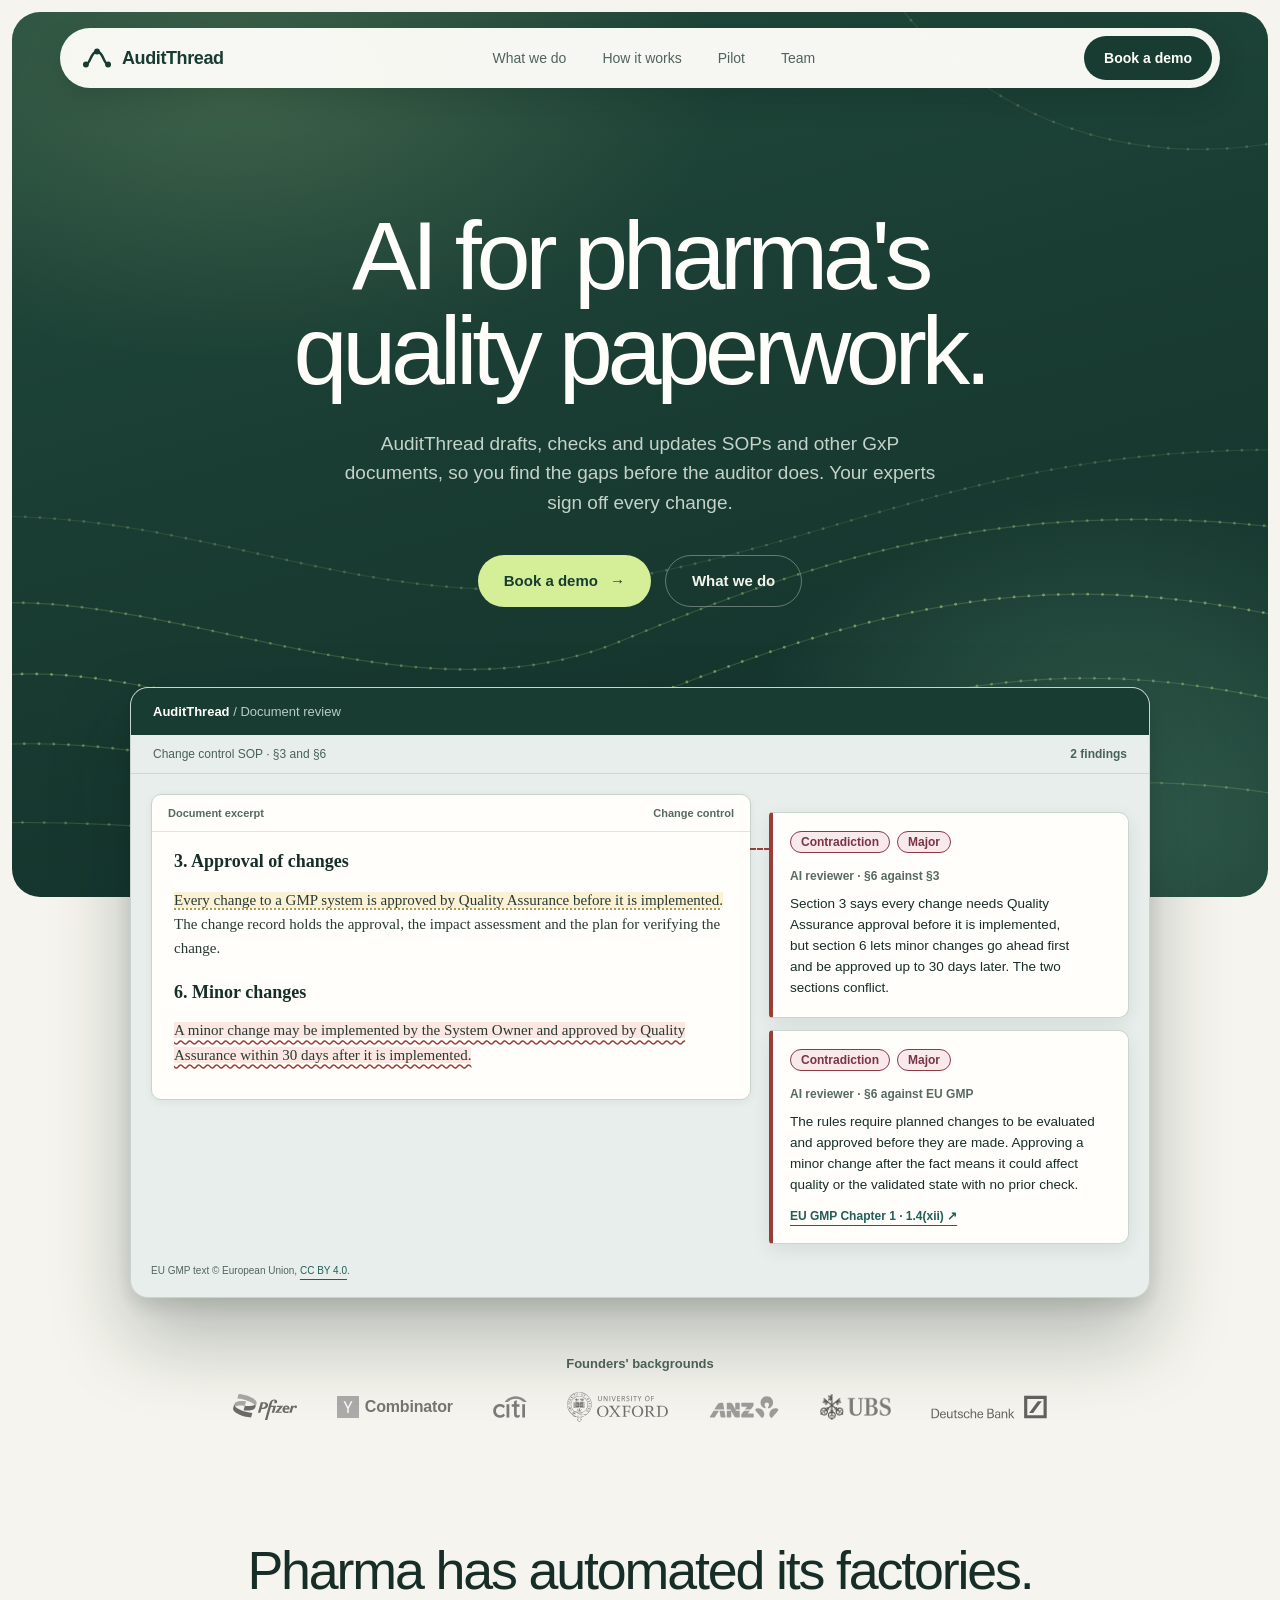
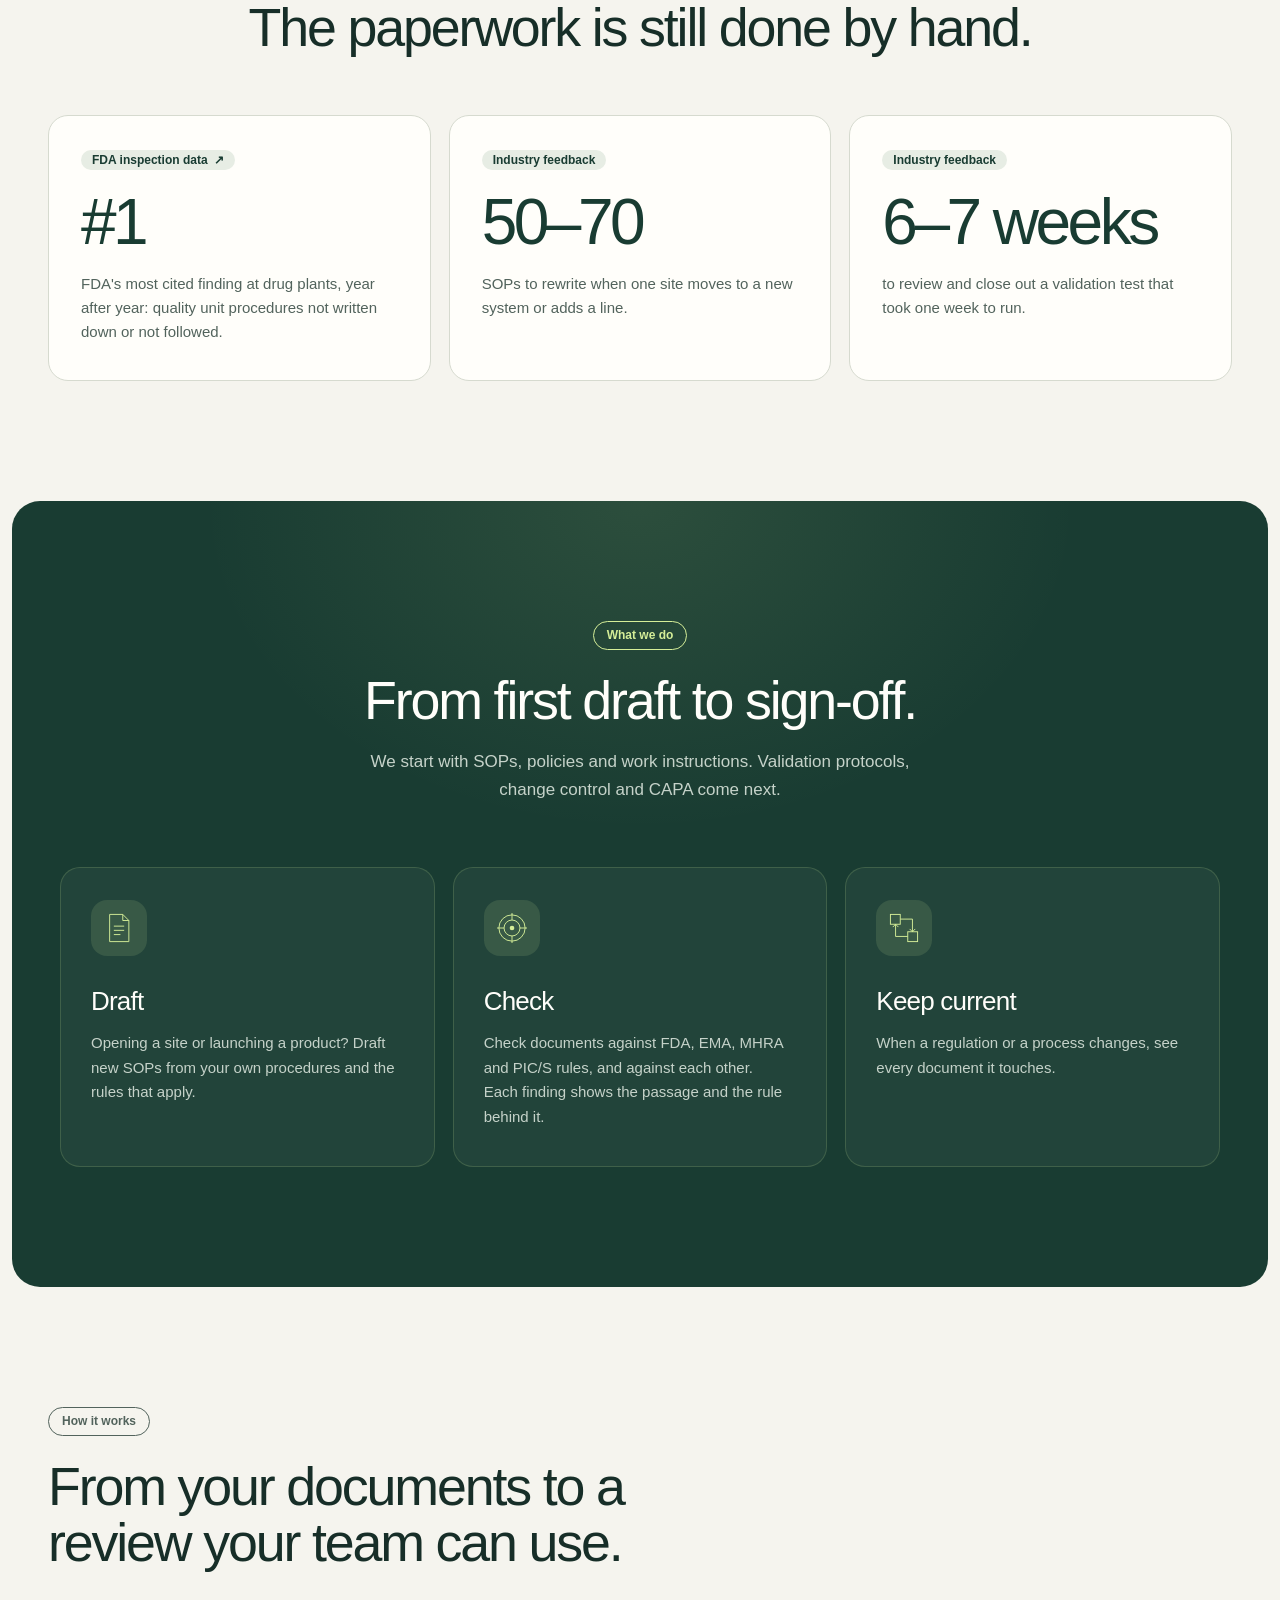
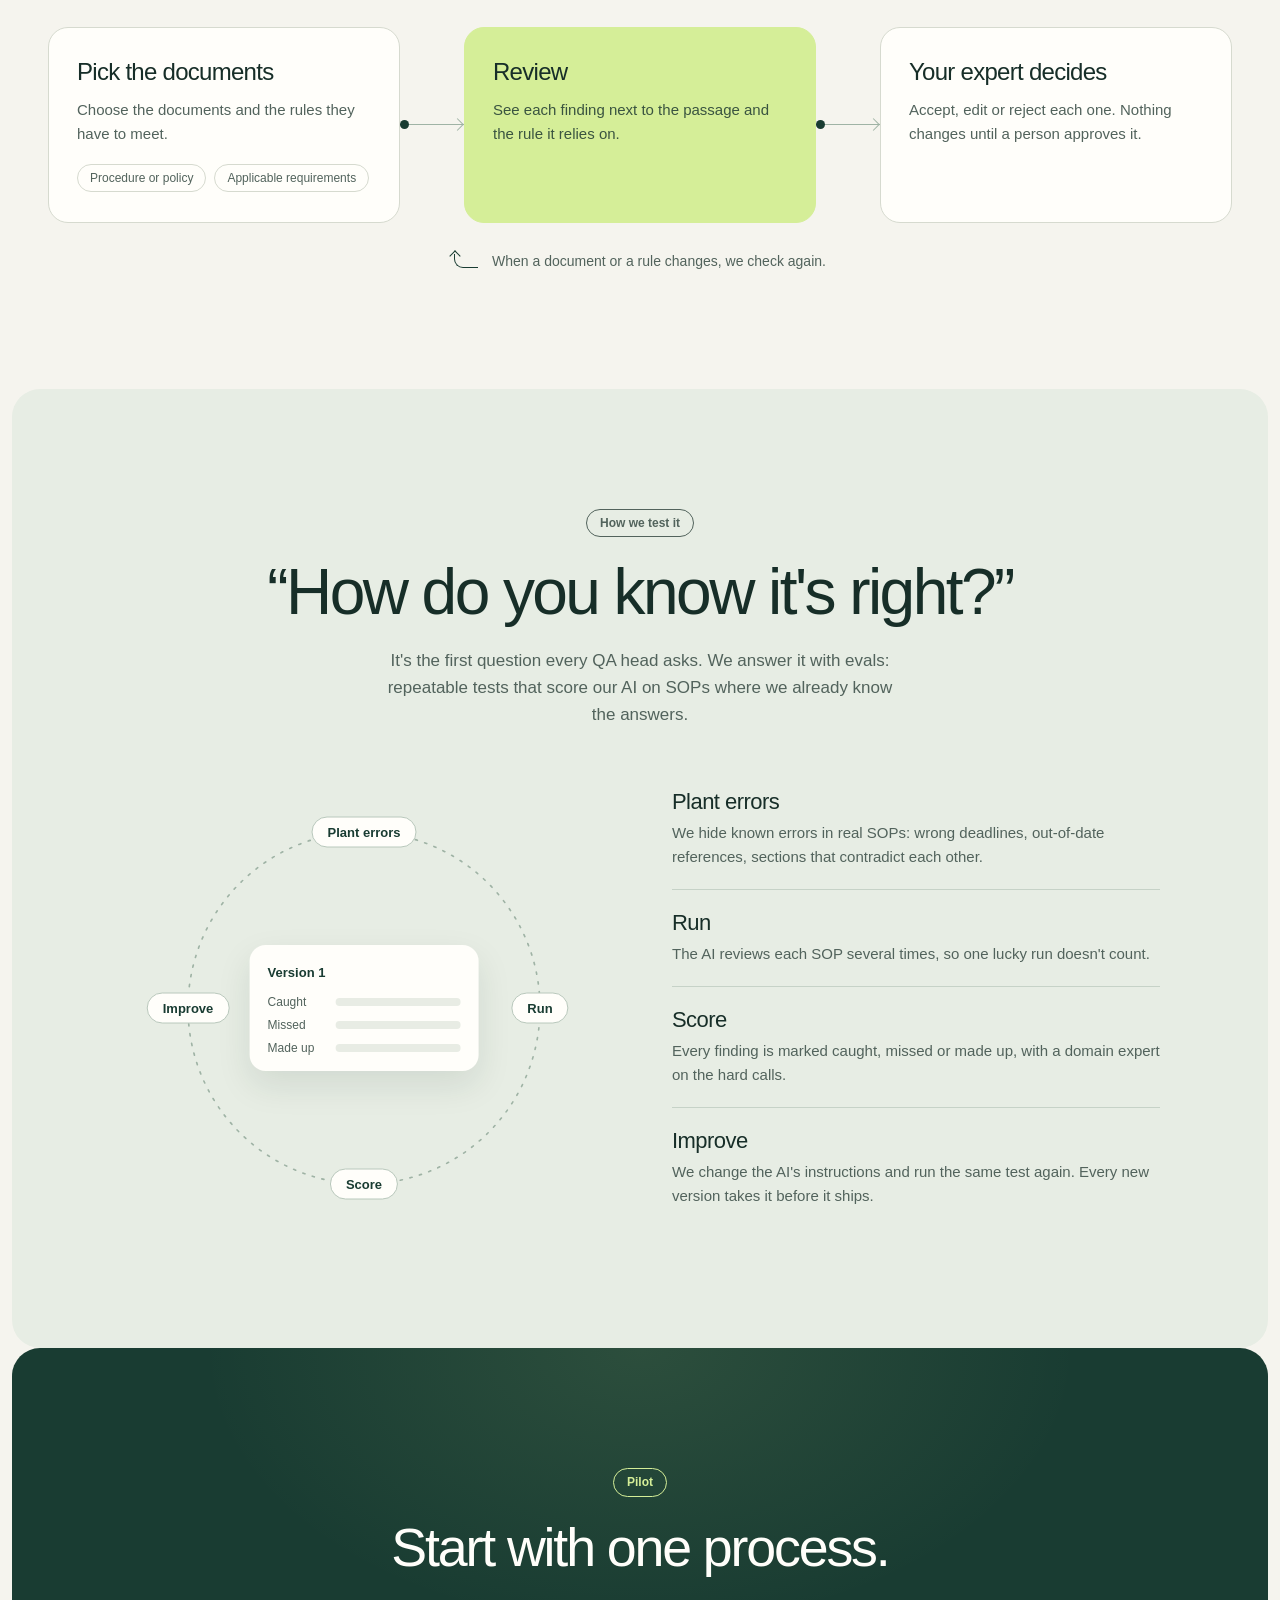
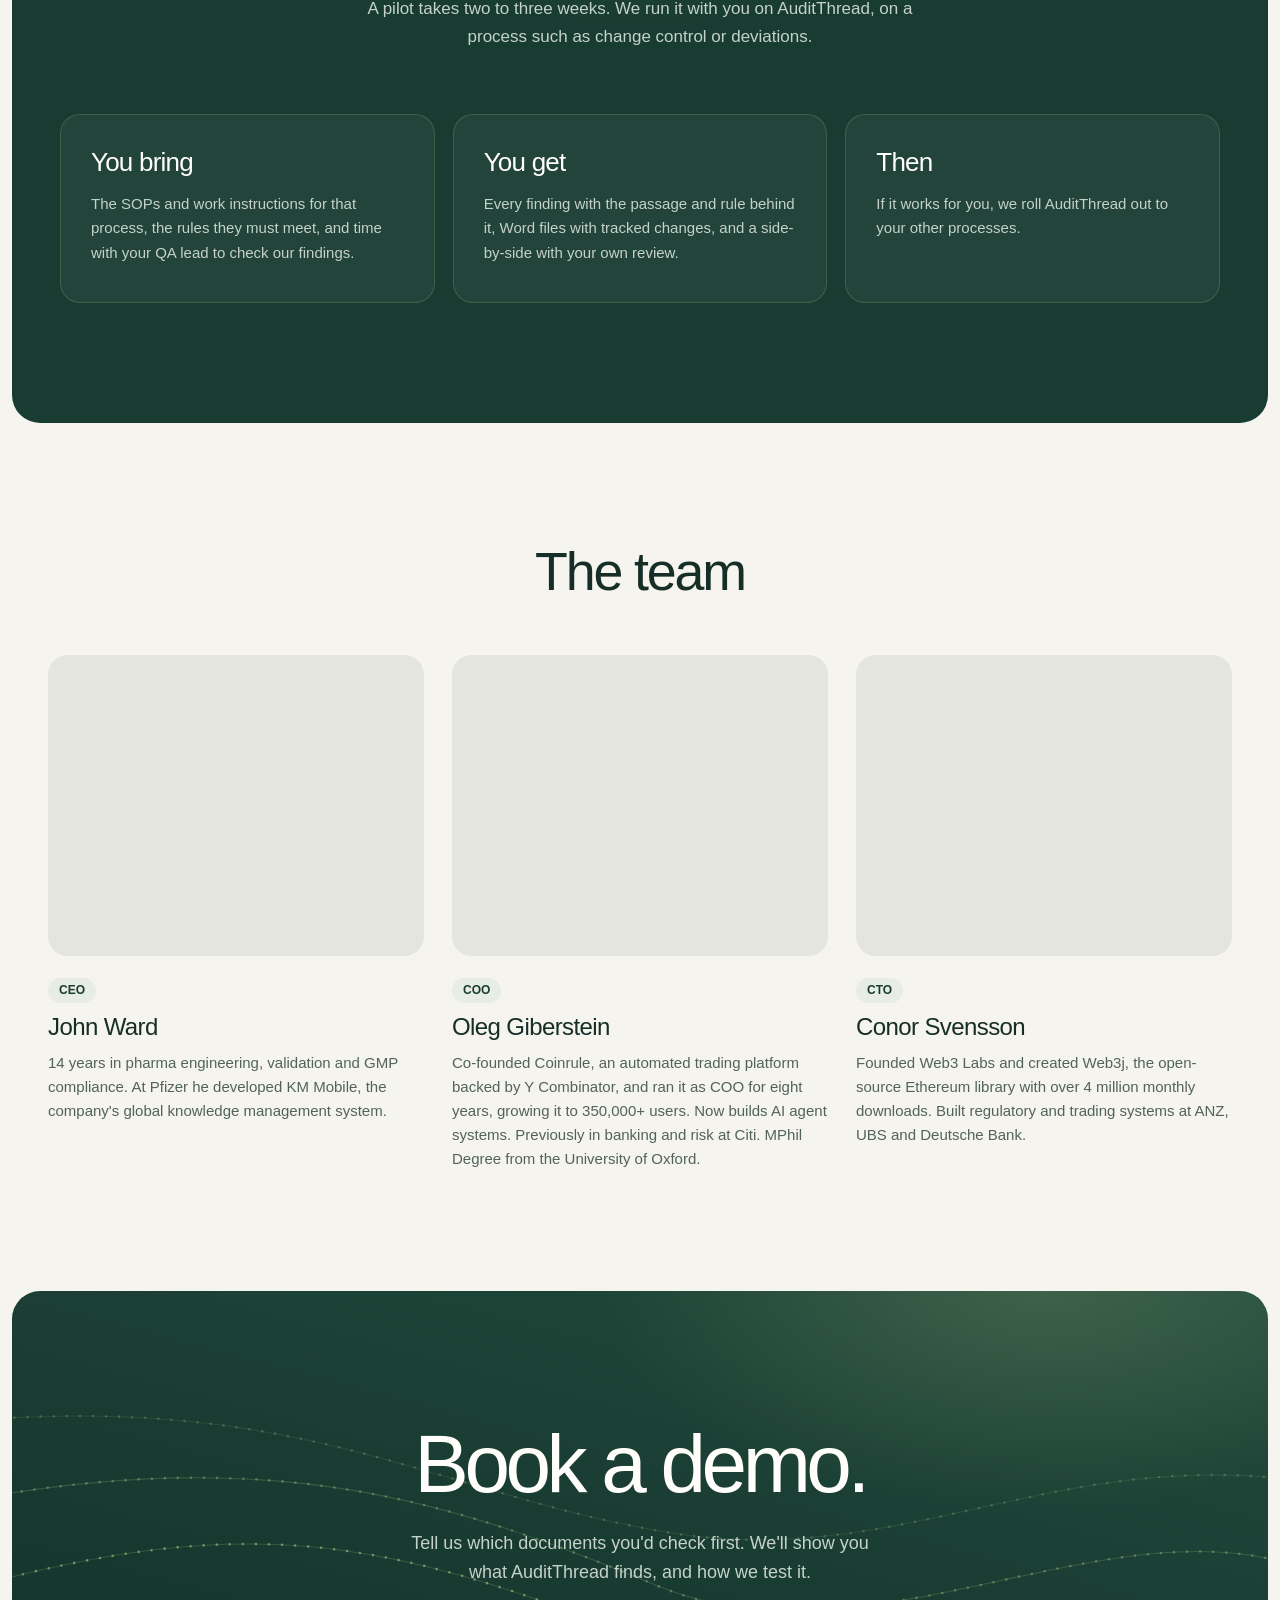
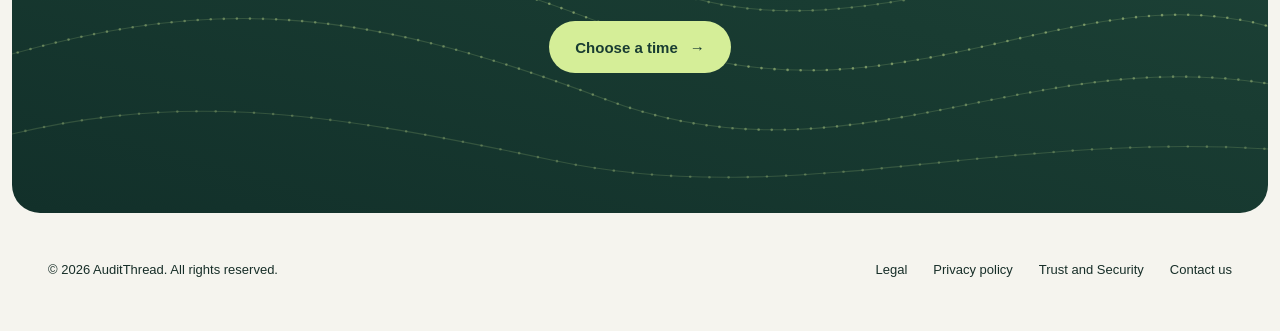
==== commit 506f5f9c: "Publish landing revision: change-control example, evals loop, pilot section, figure sources Source: " ====
--- a/index.html
+++ b/index.html
@@ -51,6 +51,7 @@
     <nav class="site-nav" aria-label="Main navigation">
       <a href="#what-we-do">What we do</a>
       <a href="#approach">How it works</a>
+      <a href="#pilot">Pilot</a>
       <a href="#team">Team</a>
     </nav>
     <a class="nav-contact" href="https://calendar.app.google/1zUNWwXmNqKaqTUM9" rel="noreferrer">Book a demo</a>
@@ -84,25 +85,33 @@
 
     <div class="hero-stage shell">
       <figure class="review-figure" aria-labelledby="review-title">
-        <div class="review-top"><span class="review-brand">AuditThread <span> / Document review</span></span><span class="review-sample">Example from open text</span></div>
-        <div class="review-meta"><span>STRATA trial protocol · §23</span><span>Finding 5 of 5</span></div>
+        <div class="review-top"><span class="review-brand">AuditThread <span> / Document review</span></span></div>
+        <div class="review-meta"><span>Change control SOP · §3 and §6</span><span>2 findings</span></div>
         <div class="review-workspace">
           <div class="review-document">
-            <div class="document-head"><span>Document excerpt</span><span>§23 · Monitoring and audit</span></div>
+            <div class="document-head"><span>Document excerpt</span><span>Change control</span></div>
             <div class="document-scroll">
-              <h3 id="review-title">Frequency and plans for auditing trial conduct</h3>
-              <p>Monitoring and audits will be conducted by University Hospitals Bristol and Weston NHS Foundation Trust (UHBW), on behalf of the Sponsor, and will ensure adherence to <mark>ICH GCP (International Conference on Harmonisation for Good Clinical Practice)</mark> and the aforementioned regulations. All trial-related documents will be made available on request for monitoring and audit by the Sponsor, the relevant REC and for inspection by MHRA and other licensing bodies.</p>
-              <p>A Trial Monitoring Plan has been developed by the Sponsors and agreed upon by the TMG and CI based on the trial risk assessment which may include on-site monitoring. Monitoring will be initiated using a risk-based approach.</p>
+              <h3 id="review-title">3. Approval of changes</h3>
+              <p><mark class="mark-related">Every change to a GMP system is approved by Quality Assurance before it is implemented.</mark> The change record holds the approval, the impact assessment and the plan for verifying the change.</p>
+              <h3>6. Minor changes</h3>
+              <p><mark>A minor change may be implemented by the System Owner and approved by Quality Assurance within 30 days after it is implemented.</mark></p>
             </div>
           </div>
-          <aside class="review-comment" aria-label="Reviewer's comment">
-            <div class="review-badges"><span>Out of date</span><span>Minor</span></div>
-            <p class="review-author">AI reviewer · suggested finding</p>
-            <p>The text uses an older name for ICH. The current name is International Council for Harmonisation. Check the reference before reusing this wording.</p>
-            <a href="https://www.gov.uk/guidance/clinical-trials-for-medicines-compliance-with-ich-e6-good-clinical-practice-gcp-in-the-united-kingdom" rel="noreferrer">MHRA guidance · Regulation 28 <span aria-hidden="true">↗</span></a>
-          </aside>
-        </div>
-        <figcaption>Excerpt from <a href="https://doi.org/10.1186/s13063-023-07847-3" rel="noreferrer">Rai et al., STRATA protocol, Trials 2024</a> (<a href="https://creativecommons.org/licenses/by/4.0/" rel="noreferrer">CC BY 4.0</a>); section extracted and formatting simplified. Sample comment adapted from a reviewer run. Expert decisions remain with the reviewer.</figcaption>
+          <div class="review-comments">
+            <aside class="review-comment" aria-label="Reviewer's first finding">
+              <div class="review-badges"><span>Contradiction</span><span class="sev-major">Major</span></div>
+              <p class="review-author">AI reviewer · §6 against §3</p>
+              <p>Section 3 says every change needs Quality Assurance approval before it is implemented, but section 6 lets minor changes go ahead first and be approved up to 30 days later. The two sections conflict.</p>
+            </aside>
+            <aside class="review-comment" aria-label="Reviewer's second finding">
+              <div class="review-badges"><span>Contradiction</span><span class="sev-major">Major</span></div>
+              <p class="review-author">AI reviewer · §6 against EU GMP</p>
+              <p>The rules require planned changes to be evaluated and approved before they are made. Approving a minor change after the fact means it could affect quality or the validated state with no prior check.</p>
+              <a href="https://health.ec.europa.eu/document/download/e458c423-f564-4171-b344-030a461c567f_en?filename=vol4-chap1_2013-01_en.pdf#page=3" rel="noreferrer">EU GMP Chapter 1 · 1.4(xii) <span aria-hidden="true">↗</span></a>
+            </aside>
+          </div>
+        </div>
+        <figcaption>EU GMP text © European Union, <a href="https://creativecommons.org/licenses/by/4.0/" rel="noreferrer">CC BY 4.0</a>.</figcaption>
       </figure>
     </div>
 
@@ -123,11 +132,10 @@
       <div class="shell">
         <h2 id="problem-title" class="centred">Pharma has automated its factories.<br>The paperwork is still done by hand.</h2>
         <div class="stat-grid">
-          <div class="stat reveal"><strong>#1</strong><p>FDA's most cited finding at drug plants, year after year: quality procedures not written down or not followed.</p></div>
-          <div class="stat reveal"><strong>50–70</strong><p>SOPs to rewrite when one site moves to a new system or adds a line.</p></div>
-          <div class="stat reveal"><strong>6–7 weeks</strong><p>to review and close out a validation test that took one week to run.</p></div>
-        </div>
-        <p class="stat-source">FDA inspection data, 21 CFR 211.22(d). Other figures from people in the industry.</p>
+          <div class="stat reveal"><a class="stat-tag" href="https://www.fda.gov/inspections-compliance-enforcement-and-criminal-investigations/inspection-references/inspection-observations" rel="noreferrer">FDA inspection data <span aria-hidden="true">↗</span></a><strong>#1</strong><p>FDA's most cited finding at drug plants, year after year: quality unit procedures not written down or not followed.</p></div>
+          <div class="stat reveal"><span class="stat-tag">Industry feedback</span><strong>50–70</strong><p>SOPs to rewrite when one site moves to a new system or adds a line.</p></div>
+          <div class="stat reveal"><span class="stat-tag">Industry feedback</span><strong>6–7 weeks</strong><p>to review and close out a validation test that took one week to run.</p></div>
+        </div>
       </div>
     </section>
 
@@ -192,17 +200,44 @@
         <div class="section-head centred">
           <p class="eyebrow">How we test it</p>
           <h2 id="testing-title">“How do you know it's right?”</h2>
-          <p class="section-intro">It's the first question every QA head asks. We test our AI like a new hire.</p>
-        </div>
-        <div class="test-grid">
-          <article class="test-card reveal">
-            <h3>We plant errors in real SOPs.</h3>
-            <p>Then we check what it catches, misses and makes up. Every new version is tested again.</p>
-          </article>
-          <article class="test-card reveal">
-            <h3>In a pilot, your expert reviews too.</h3>
-            <p>You both review the same documents. Then we compare, finding by finding.</p>
-          </article>
+          <p class="section-intro">It's the first question every QA head asks. We answer it with evals: repeatable tests that score our AI on SOPs where we already know the answers.</p>
+        </div>
+        <div class="eval-wrap">
+          <div class="eval-loop" aria-hidden="true">
+            <svg class="eval-ring" viewBox="0 0 400 400"><circle cx="200" cy="200" r="160"/></svg>
+            <div class="eval-orbit"><span class="eval-dot"></span></div>
+            <span class="eval-node eval-n1">Plant errors</span>
+            <span class="eval-node eval-n2">Run</span>
+            <span class="eval-node eval-n3">Score</span>
+            <span class="eval-node eval-n4">Improve</span>
+            <div class="eval-core">
+              <p class="eval-version"><span class="eval-v1">Version 1</span><span class="eval-v2">Version 2</span></p>
+              <div class="eval-bar"><span>Caught</span><b><i class="eval-caught"></i></b></div>
+              <div class="eval-bar"><span>Missed</span><b><i class="eval-missed"></i></b></div>
+              <div class="eval-bar"><span>Made up</span><b><i class="eval-made"></i></b></div>
+            </div>
+          </div>
+          <ol class="eval-steps">
+            <li class="reveal"><h3>Plant errors</h3><p>We hide known errors in real SOPs: wrong deadlines, out-of-date references, sections that contradict each other.</p></li>
+            <li class="reveal"><h3>Run</h3><p>The AI reviews each SOP several times, so one lucky run doesn't count.</p></li>
+            <li class="reveal"><h3>Score</h3><p>Every finding is marked caught, missed or made up, with a domain expert on the hard calls.</p></li>
+            <li class="reveal"><h3>Improve</h3><p>We change the AI's instructions and run the same test again. Every new version takes it before it ships.</p></li>
+          </ol>
+        </div>
+      </div>
+    </section>
+
+    <section class="dark-section panel section-pad" id="pilot" aria-labelledby="pilot-title">
+      <div class="shell">
+        <div class="section-head centred">
+          <p class="eyebrow">Pilot</p>
+          <h2 id="pilot-title">Start with one process.</h2>
+          <p class="section-intro">A pilot takes two to three weeks. We run it with you on AuditThread, on a process such as change control or deviations.</p>
+        </div>
+        <div class="pillar-grid">
+          <article class="pillar reveal"><h3>You bring</h3><p>The SOPs and work instructions for that process, the rules they must meet, and time with your QA lead to check our findings.</p></article>
+          <article class="pillar reveal"><h3>You get</h3><p>Every finding with the passage and rule behind it, Word files with tracked changes, and a side-by-side with your own review.</p></article>
+          <article class="pillar reveal"><h3>Then</h3><p>If it works for you, we roll AuditThread out to your other processes.</p></article>
         </div>
       </div>
     </section>
--- a/styles.css
+++ b/styles.css
@@ -182,10 +182,6 @@
 /* Testing */
 .testing-section { background: var(--sage); }
 .testing-section h2 { font-size: clamp(38px, 5vw, 68px); }
-.test-grid { display: grid; grid-template-columns: repeat(2, minmax(0, 1fr)); gap: 18px; max-width: 980px; margin: 56px auto 0; }
-.test-card { padding: 36px 34px 38px; background: var(--white); border-radius: var(--radius-card); box-shadow: 0 1px 0 rgba(23, 46, 40, .05); }
-.test-card h3 { font-size: 25px; line-height: 1.2; letter-spacing: -.03em; margin-bottom: 14px; }
-.test-card p { color: var(--muted); font-size: 15px; }
 
 /* Team */
 .people-grid { display: grid; grid-template-columns: repeat(3, minmax(0, 1fr)); gap: 28px; margin-top: 56px; }
@@ -232,8 +228,8 @@
   .hero { padding: 160px 0 230px; }
   .hero-intro { font-size: 17px; }
   .hero-stage { margin-top: -170px; }
-  .stat-grid, .pillar-grid, .test-grid, .people-grid { grid-template-columns: 1fr; }
-  .stat-grid, .pillar-grid, .test-grid { gap: 12px; margin-top: 40px; }
+  .stat-grid, .pillar-grid, .people-grid { grid-template-columns: 1fr; }
+  .stat-grid, .pillar-grid { gap: 12px; margin-top: 40px; }
   .people-grid { max-width: 520px; margin-inline: auto; gap: 44px; margin-top: 40px; }
   .pillar { display: grid; grid-template-columns: 56px 1fr; column-gap: 20px; padding: 26px 24px; }
   .pillar-icon { grid-row: 1 / 3; margin: 0; }
@@ -271,8 +267,7 @@
   .stat { padding: 26px 24px 28px; }
   .pillar { grid-template-columns: 1fr; }
   .pillar-icon { grid-row: auto; margin-bottom: 20px; width: 48px; height: 48px; border-radius: 14px; }
-  .test-card { padding: 28px 24px 30px; }
-  .test-card h3, .pillar h3 { font-size: 23px; }
+  .pillar h3 { font-size: 23px; }
   .contact-inner p { font-size: 16px; }
   .site-footer { justify-content: flex-start; column-gap: 24px; row-gap: 4px; }
   .people-grid { gap: 30px; }
@@ -292,6 +287,79 @@
 @media (prefers-reduced-motion: reduce) and (max-width: 860px) {
   .flow-line span { left: -4px; top: calc(50% - 4px); }
 }
+/* Preview 10: reassurance line, two-finding hero example, figure tags */
+.review-comments { min-width: 0; display: flex; flex-direction: column; gap: 12px; margin-top: 18px; }
+.review-comments .review-comment { margin-top: 0; }
+.review-comments .review-comment + .review-comment::before { display: none; }
+.review-comment p:not(.review-author) { font-size: 13.5px; }
+.review-comment a { margin-top: 12px; }
+.review-badges span.sev-major { color: #793446; background: #f8e9ea; border-color: #8f3746; }
+.document-scroll p + h3 { margin-top: 20px; }
+.document-scroll mark.mark-related { background: #fbf1d4; text-decoration: underline dotted #9a7419; }
+.stat-tag { display: inline-flex; align-items: center; gap: 6px; margin-bottom: 20px; padding: 3px 11px; border-radius: 999px; background: var(--sage); color: var(--forest); font-size: 12px; font-weight: 700; text-decoration: none; }
+a.stat-tag:hover { background: #d9e3d4; }
+@media (max-width: 640px) {
+  .review-comments { margin-top: 0; }
+}
+
+/* How we test it: the evals loop. A dot circles plant, run, score, improve; the scorecard in
+   the middle fills for version 1, then again, better, for version 2. All CSS; static under reduced motion. */
+.eval-wrap { display: grid; grid-template-columns: minmax(0, 1fr) minmax(0, 1fr); gap: 64px; align-items: center; max-width: 1040px; margin: 60px auto 0; }
+.eval-loop { position: relative; width: min(100%, 440px); aspect-ratio: 1; justify-self: center; }
+.eval-ring { position: absolute; inset: 0; width: 100%; height: 100%; }
+.eval-ring circle { fill: none; stroke: #9fb3a5; stroke-width: 1.5; stroke-dasharray: 2 7; stroke-linecap: round; }
+.eval-orbit { position: absolute; inset: 10%; border-radius: 50%; animation: eval-spin 12s linear infinite; }
+.eval-dot { position: absolute; top: 0; left: 50%; width: 14px; height: 14px; margin: -7px 0 0 -7px; border-radius: 50%; background: var(--forest); box-shadow: 0 0 0 6px rgba(25, 60, 50, .14); }
+.eval-node { position: absolute; z-index: 1; transform: translate(-50%, -50%); padding: 7px 15px; border: 1px solid #b9c8bc; border-radius: 999px; background: var(--white); color: var(--forest); font-size: 13px; font-weight: 700; white-space: nowrap; animation: eval-node 12s linear infinite; }
+.eval-n1 { left: 50%; top: 10%; }
+.eval-n2 { left: 90%; top: 50%; animation-delay: -9s; }
+.eval-n3 { left: 50%; top: 90%; animation-delay: -6s; }
+.eval-n4 { left: 10%; top: 50%; animation-delay: -3s; }
+.eval-core { position: absolute; left: 50%; top: 50%; width: 52%; transform: translate(-50%, -50%); padding: 18px 18px 16px; background: var(--white); border-radius: 16px; box-shadow: 0 14px 34px rgba(23, 46, 40, .1); }
+.eval-version { position: relative; height: 20px; margin-bottom: 12px; font-size: 13px; font-weight: 700; color: var(--forest); }
+.eval-version span { position: absolute; left: 0; top: 0; }
+.eval-v1 { animation: eval-v1 24s linear infinite; }
+.eval-v2 { opacity: 0; animation: eval-v2 24s linear infinite; }
+.eval-bar { display: grid; grid-template-columns: 58px minmax(0, 1fr); align-items: center; gap: 10px; font-size: 12px; color: var(--muted); }
+.eval-bar + .eval-bar { margin-top: 9px; }
+.eval-bar b { display: block; height: 8px; border-radius: 999px; background: #e8ece4; overflow: hidden; }
+.eval-bar i { display: block; height: 100%; border-radius: 999px; transform-origin: left center; transform: scaleX(0); }
+.eval-caught { background: var(--forest); animation: eval-caught 24s ease-in-out infinite; }
+.eval-missed { background: #b4554d; animation: eval-missed 24s ease-in-out infinite; }
+.eval-made { background: #d2a23a; animation: eval-made 24s ease-in-out infinite; }
+.eval-steps { margin: 0; padding: 0; list-style: none; }
+.eval-steps li { padding: 20px 0; border-top: 1px solid #c6d2c7; }
+.eval-steps li:first-child { border-top: 0; padding-top: 0; }
+.eval-steps h3 { font-size: 22px; letter-spacing: -.025em; margin-bottom: 6px; }
+.eval-steps p { font-size: 15px; color: var(--muted); }
+@keyframes eval-spin { to { transform: rotate(360deg); } }
+@keyframes eval-node { 0%, 18% { background: var(--forest); color: var(--white); border-color: var(--forest); } 20%, 95% { background: var(--white); color: var(--forest); border-color: #b9c8bc; } 97%, 100% { background: var(--forest); color: var(--white); border-color: var(--forest); } }
+@keyframes eval-v1 { 0%, 47% { opacity: 1; } 48%, 99% { opacity: 0; } 100% { opacity: 1; } }
+@keyframes eval-v2 { 0%, 49% { opacity: 0; } 50%, 98% { opacity: 1; } 99%, 100% { opacity: 0; } }
+@keyframes eval-caught { 0%, 20% { transform: scaleX(0); } 30%, 45% { transform: scaleX(.55); } 50%, 70% { transform: scaleX(0); } 80%, 95% { transform: scaleX(.84); } 100% { transform: scaleX(0); } }
+@keyframes eval-missed { 0%, 20% { transform: scaleX(0); } 30%, 45% { transform: scaleX(.45); } 50%, 70% { transform: scaleX(0); } 80%, 95% { transform: scaleX(.16); } 100% { transform: scaleX(0); } }
+@keyframes eval-made { 0%, 20% { transform: scaleX(0); } 30%, 45% { transform: scaleX(.32); } 50%, 70% { transform: scaleX(0); } 80%, 95% { transform: scaleX(.08); } 100% { transform: scaleX(0); } }
+@media (max-width: 860px) {
+  .eval-wrap { grid-template-columns: 1fr; gap: 40px; margin-top: 44px; }
+  .eval-steps { max-width: 520px; margin-inline: auto; }
+}
+@media (max-width: 640px) {
+  .eval-loop { width: min(100%, 330px); }
+  .eval-node { padding: 5px 11px; font-size: 12px; }
+  .eval-core { width: 58%; padding: 13px 13px 12px; }
+  .eval-version { margin-bottom: 9px; font-size: 12px; }
+  .eval-bar { grid-template-columns: 50px minmax(0, 1fr); gap: 7px; font-size: 11px; }
+  .eval-steps h3 { font-size: 20px; }
+}
+@media (prefers-reduced-motion: reduce) {
+  .eval-orbit, .eval-node, .eval-v1, .eval-v2, .eval-caught, .eval-missed, .eval-made { animation: none; }
+  .eval-v1 { opacity: 0; }
+  .eval-v2 { opacity: 1; }
+  .eval-bar .eval-caught { transform: scaleX(.84); }
+  .eval-bar .eval-missed { transform: scaleX(.16); }
+  .eval-bar .eval-made { transform: scaleX(.08); }
+}
+
 /* Footer links, and the legal, privacy, security and contact pages */
 .site-footer { padding-block: 34px 40px; font-size: 13px; }
 .site-footer > span:first-child { font-weight: 400; color: var(--ink); }
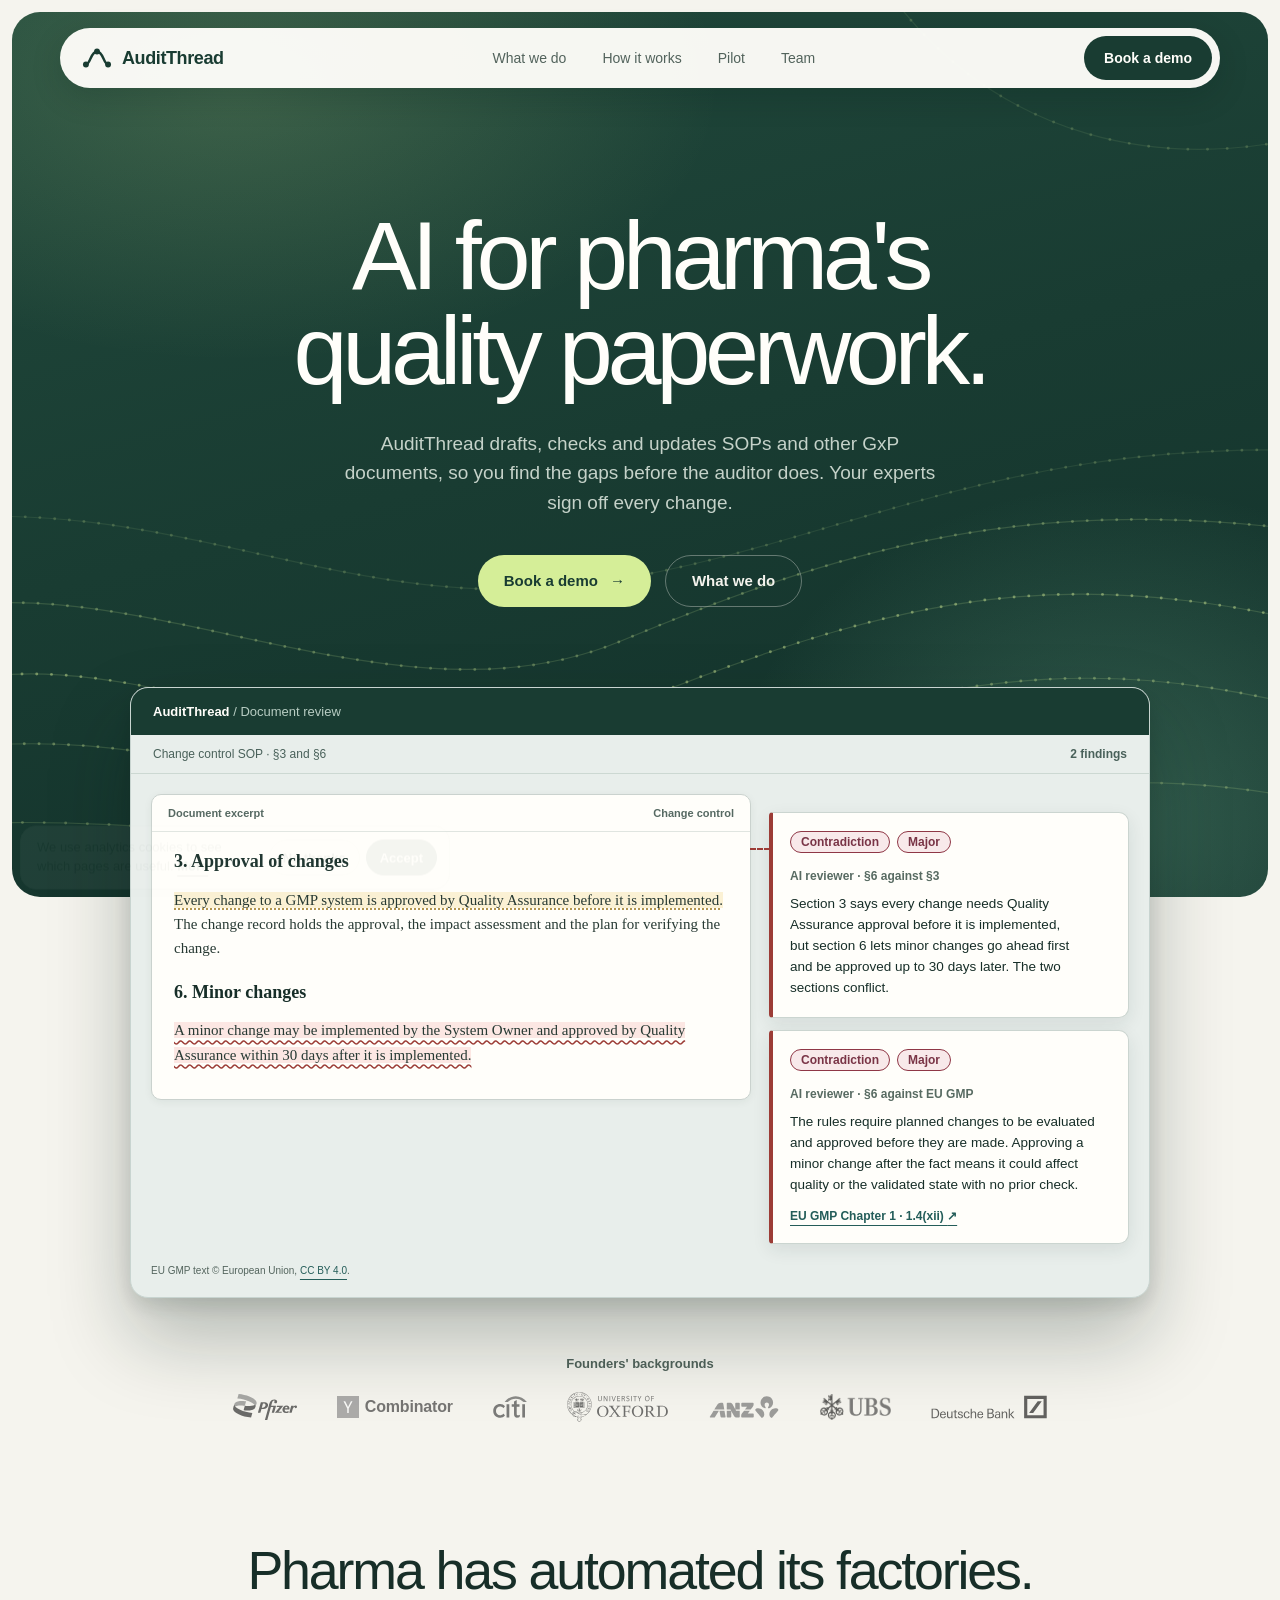
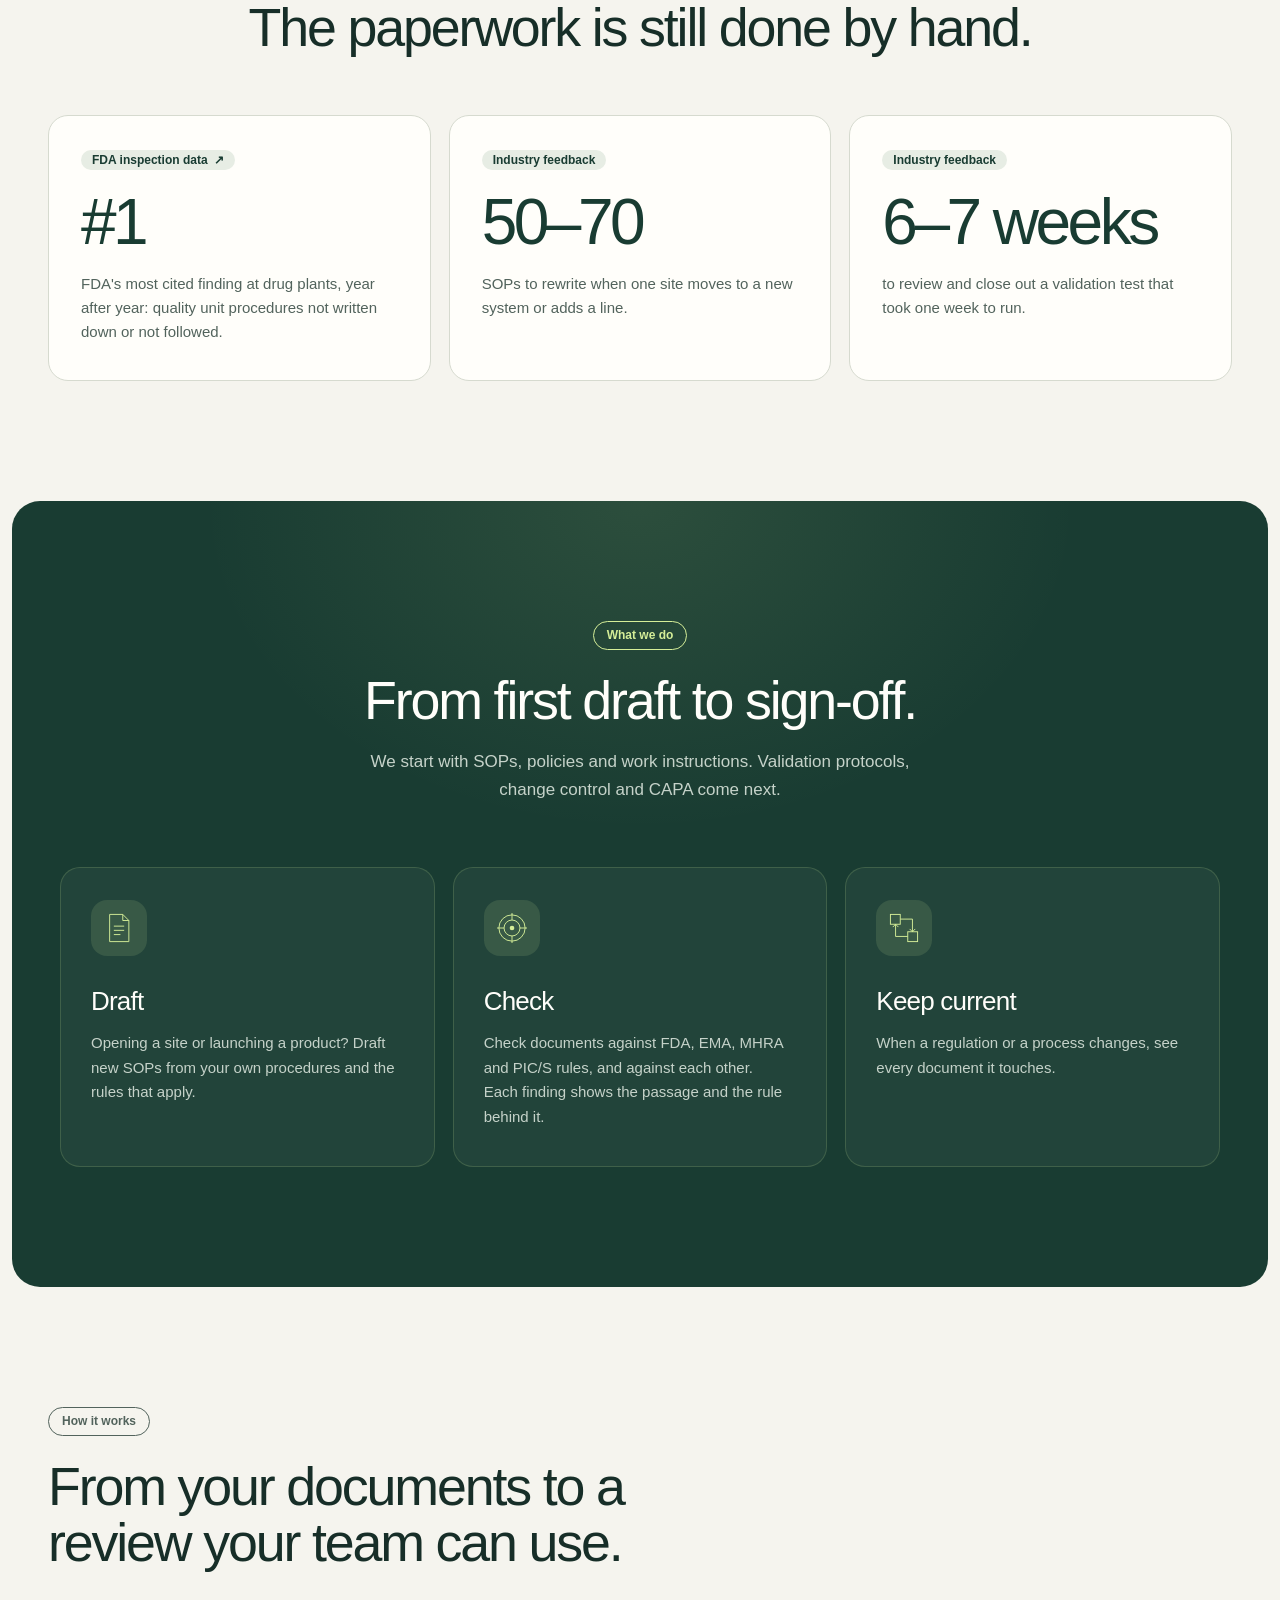
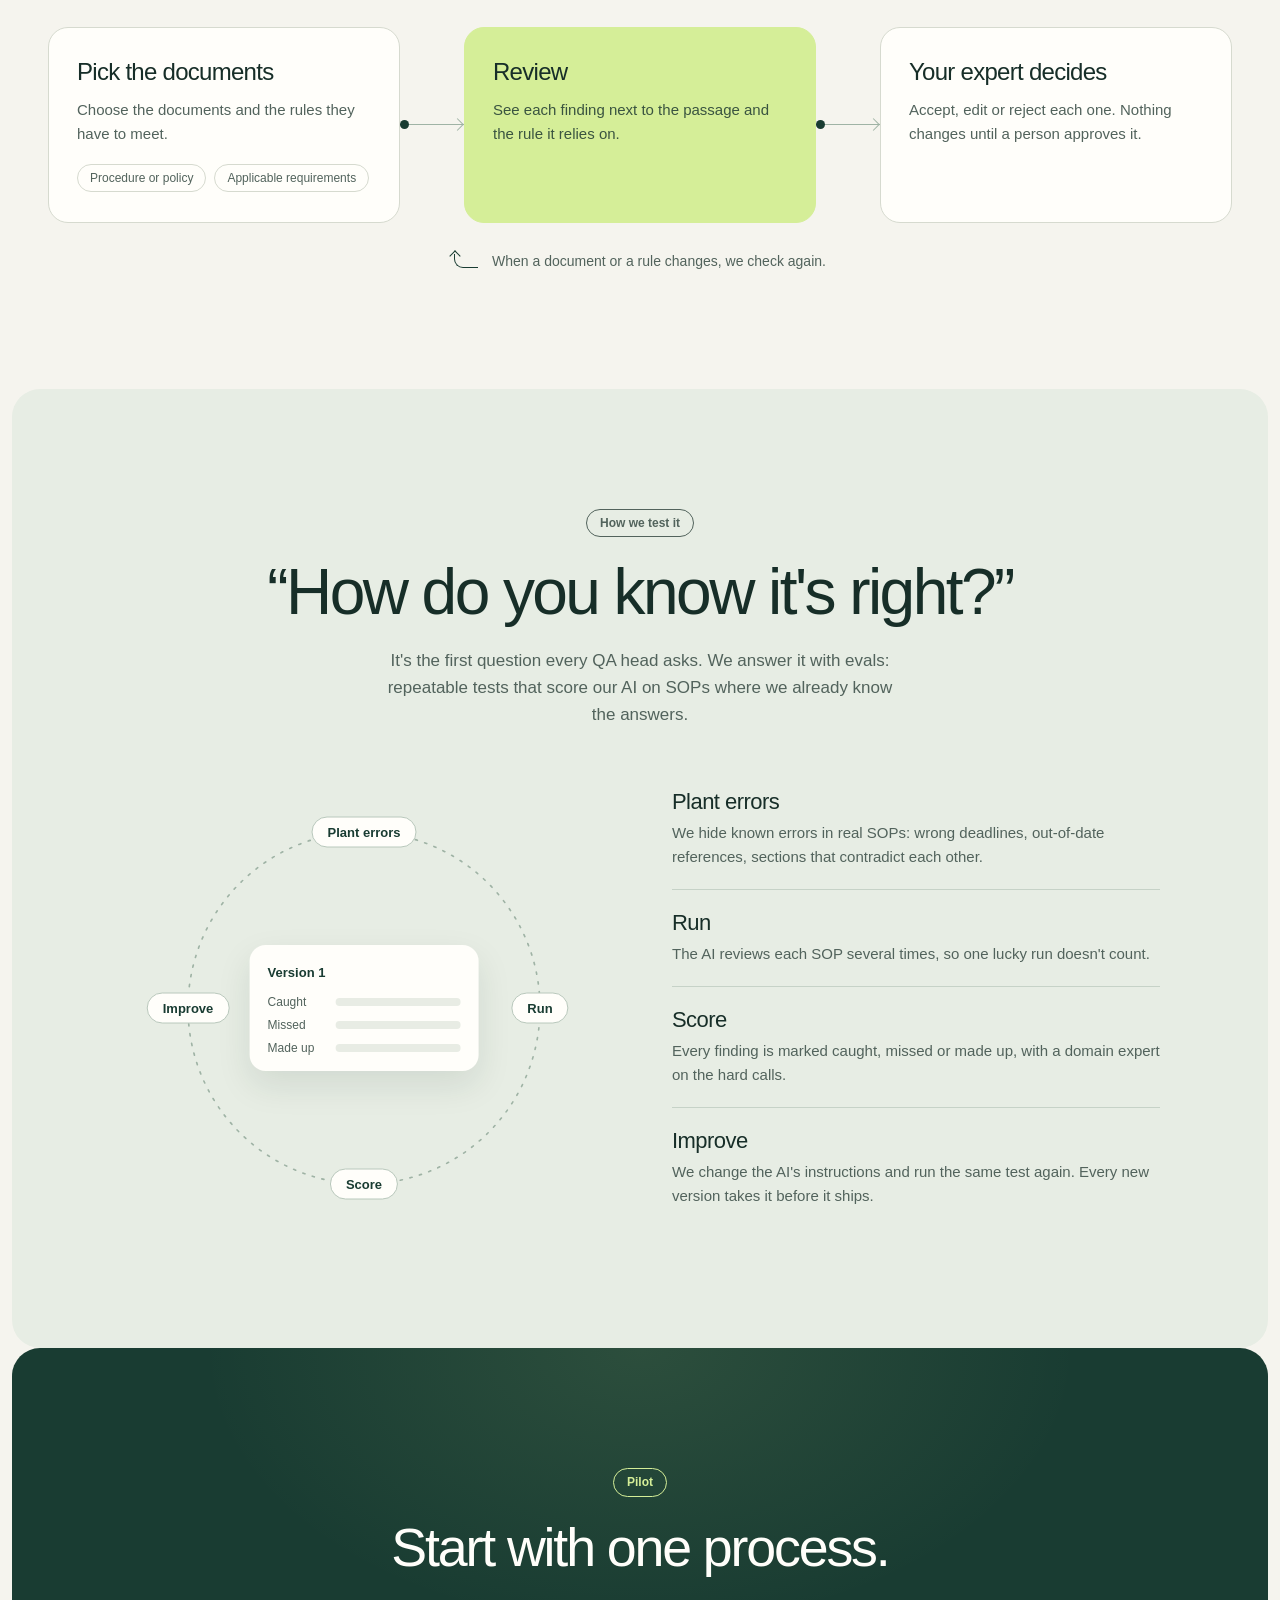
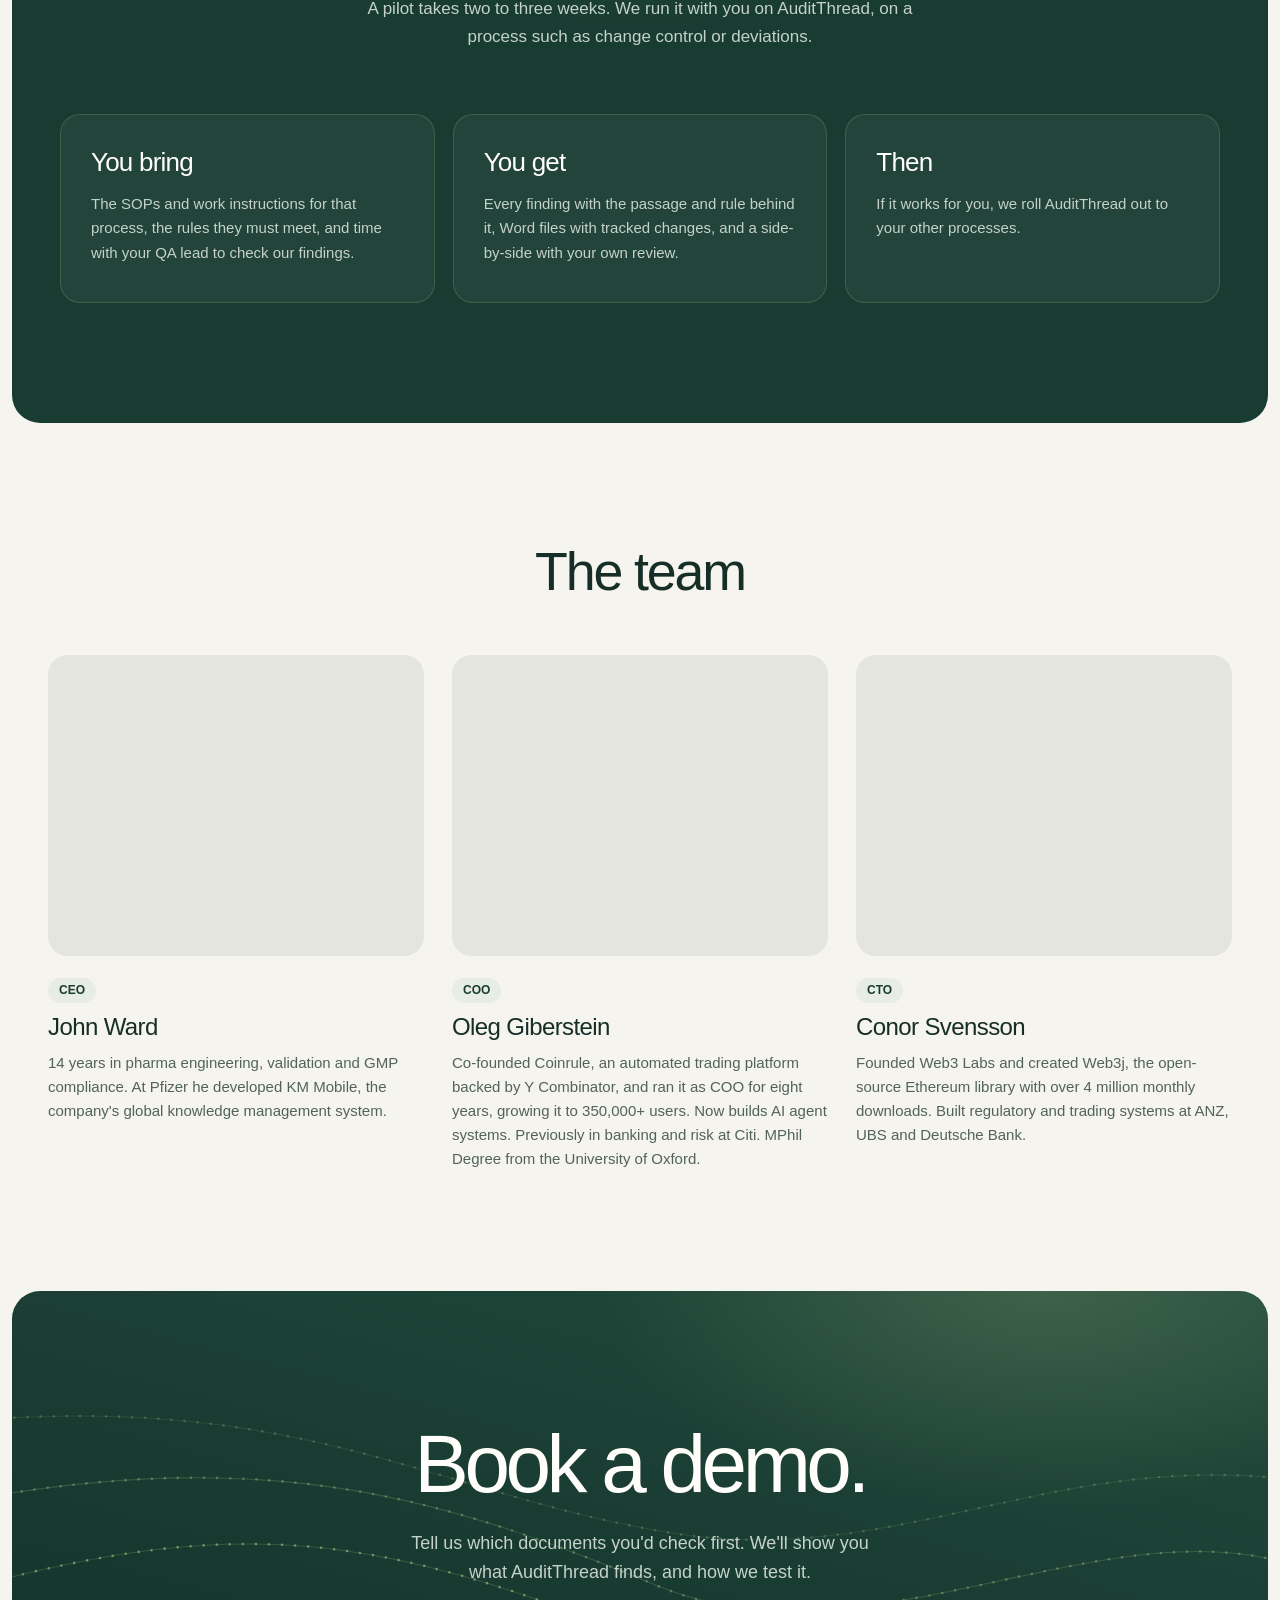
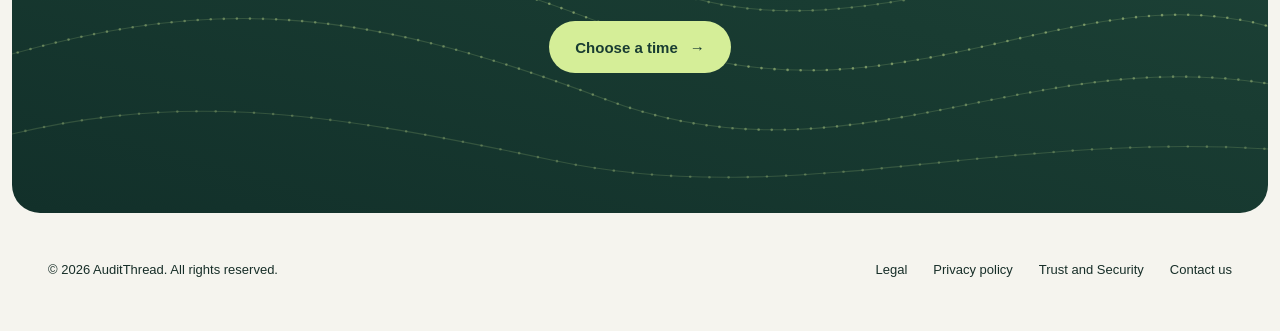
==== commit 5fca5a14: "Fix broken page for returning visitors: version CSS and JS URLs Cloudflare lets browsers cache style" ====
--- a/index.html
+++ b/index.html
@@ -32,8 +32,9 @@
   <script type="application/ld+json">{"@context":"https://schema.org","@type":"Organization","name":"AuditThread","url":"https://auditthread.com/","logo":"https://auditthread.com/icon-512.png","description":"AuditThread drafts, checks and updates SOPs and other GxP documents, so you find the gaps before the auditor does. Your experts sign off every change."}</script>
 
   <!-- Google Analytics (GA4) loads from consent.js only after a visitor accepts cookies; the ID is on <html data-ga-id>. -->
-  <link rel="stylesheet" href="/styles.css">
-  <script src="/consent.js" defer></script>
+  <!-- ?v= is the file hash: Cloudflare lets browsers keep CSS and JS for 4 hours, so new HTML must point at new URLs. -->
+  <link rel="stylesheet" href="/styles.css?v=39b2a197e4">
+  <script src="/consent.js?v=7770621a95" defer></script>
 </head>
 <body>
   <a class="skip-link" href="#main">Skip to content</a>
@@ -204,7 +205,7 @@
         </div>
         <div class="eval-wrap">
           <div class="eval-loop" aria-hidden="true">
-            <svg class="eval-ring" viewBox="0 0 400 400"><circle cx="200" cy="200" r="160"/></svg>
+            <svg class="eval-ring" viewBox="0 0 400 400" width="400" height="400"><circle cx="200" cy="200" r="160" fill="none" stroke="#9fb3a5" stroke-width="1.5"/></svg>
             <div class="eval-orbit"><span class="eval-dot"></span></div>
             <span class="eval-node eval-n1">Plant errors</span>
             <span class="eval-node eval-n2">Run</span>
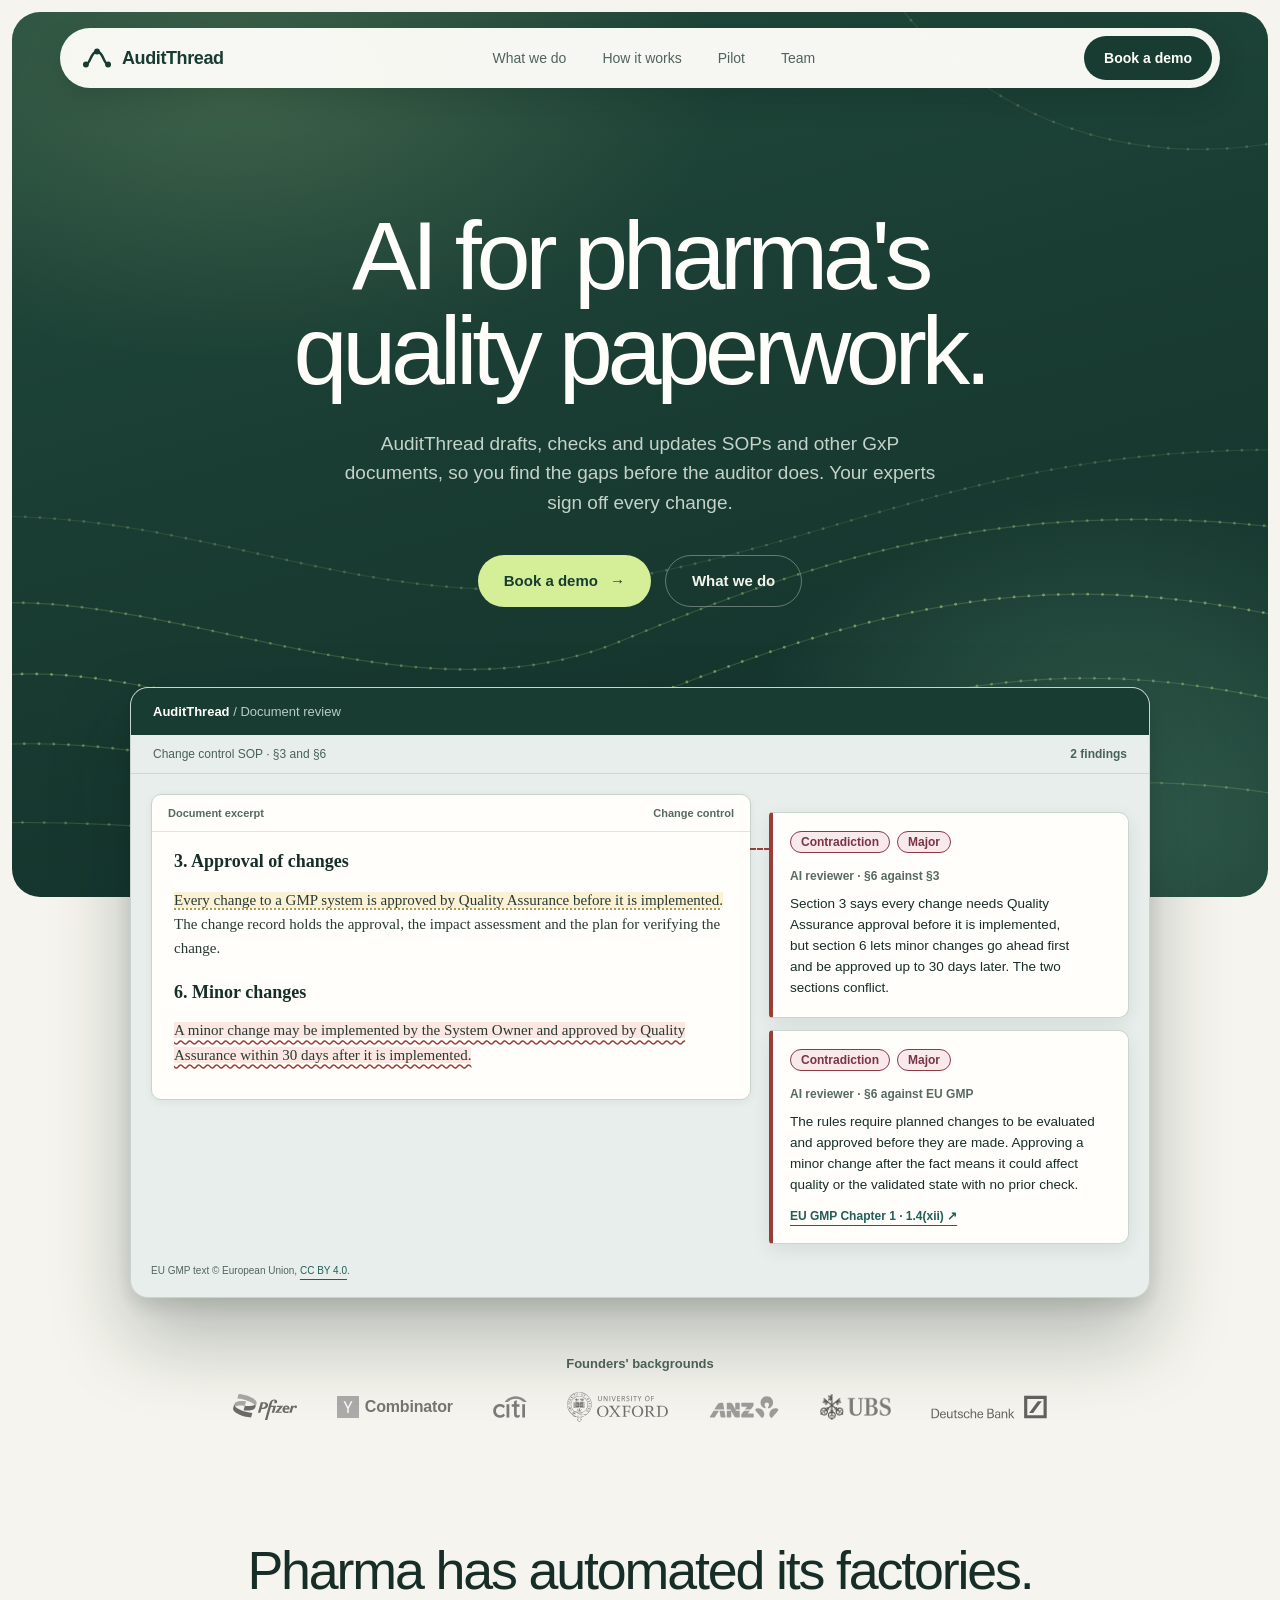
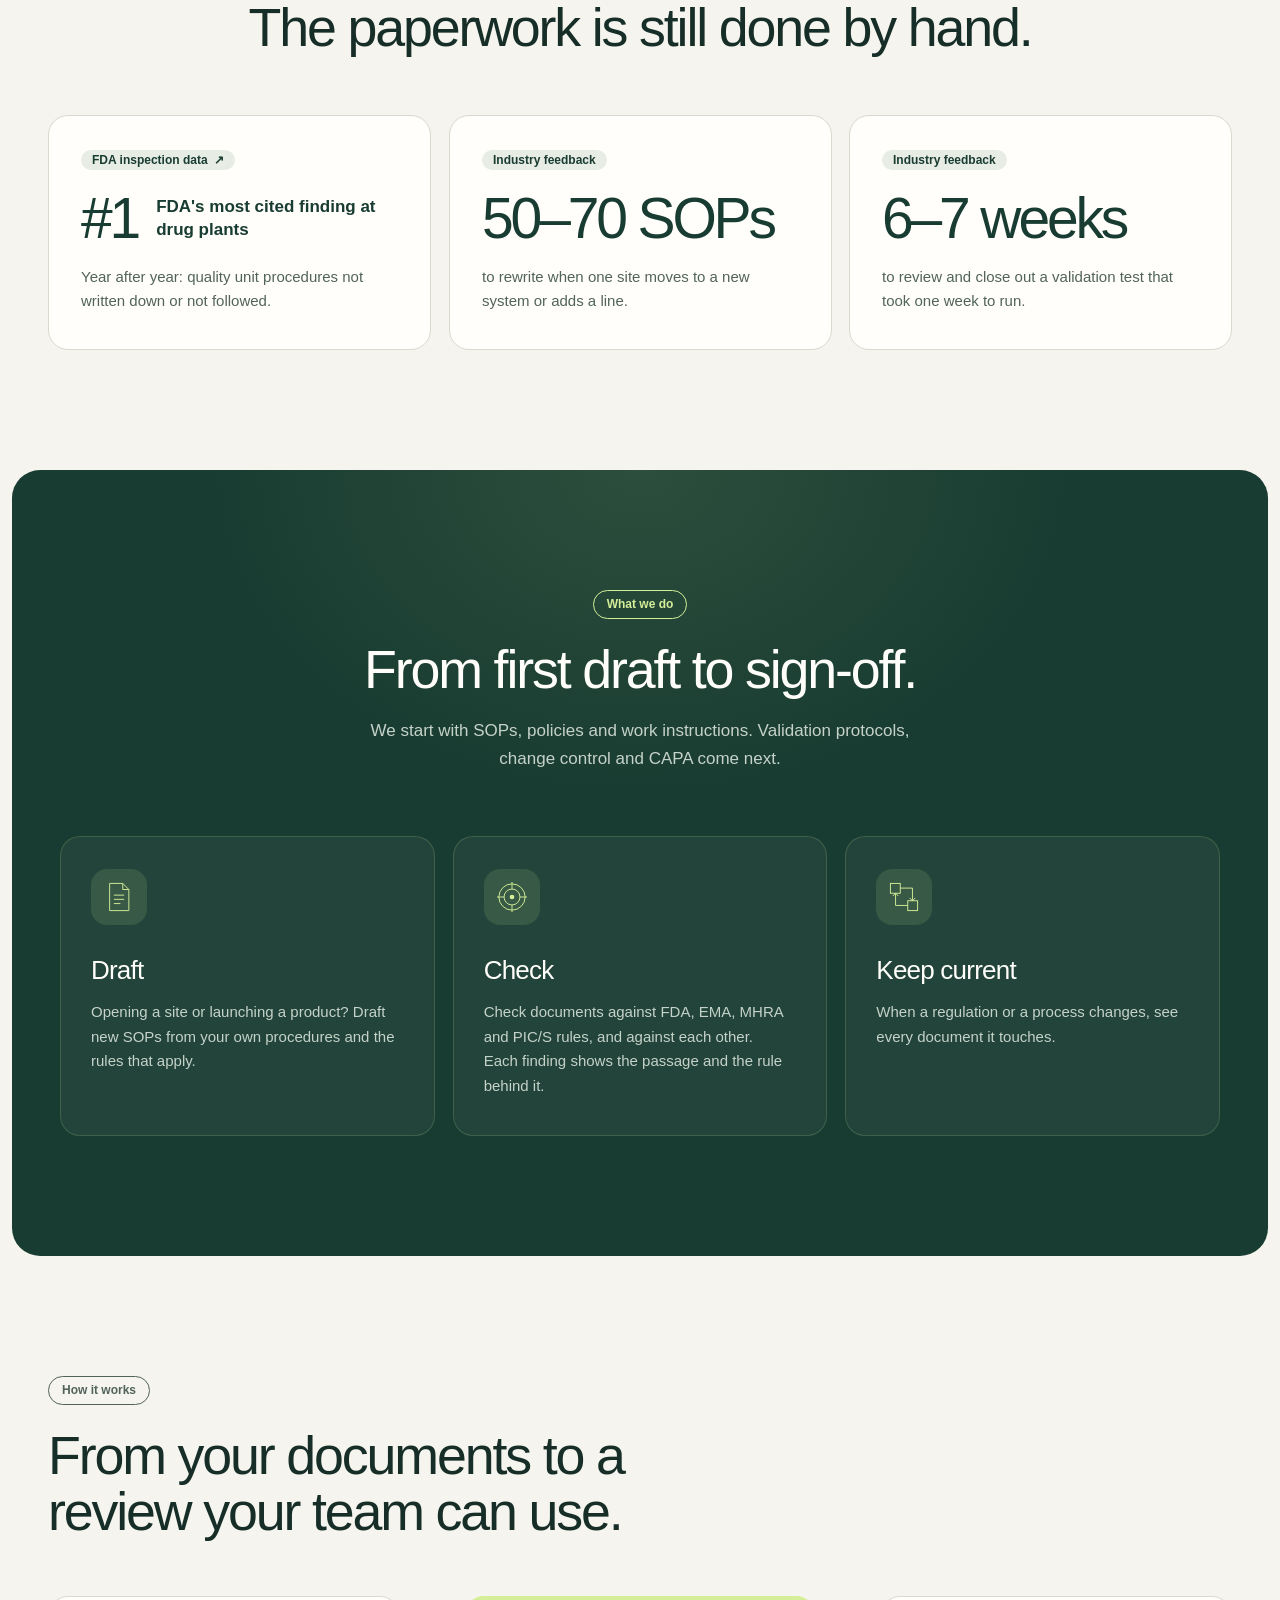
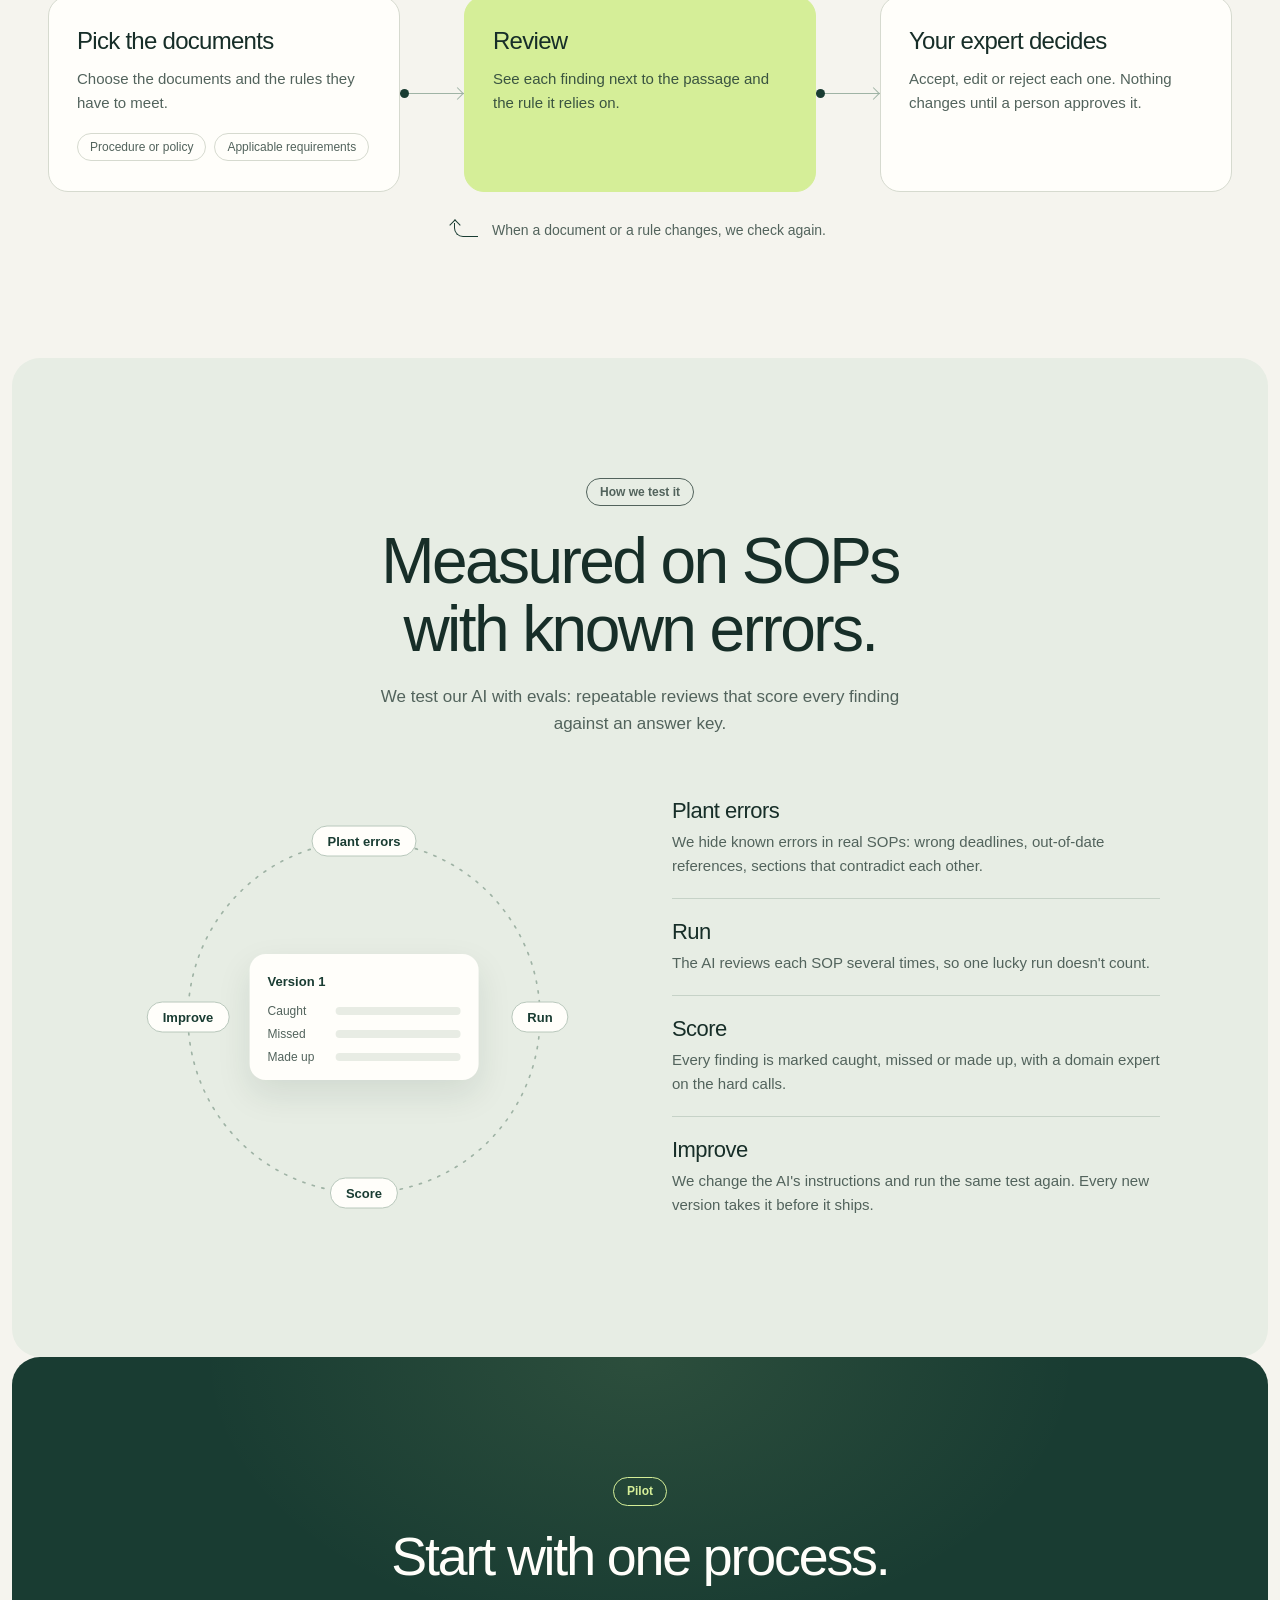
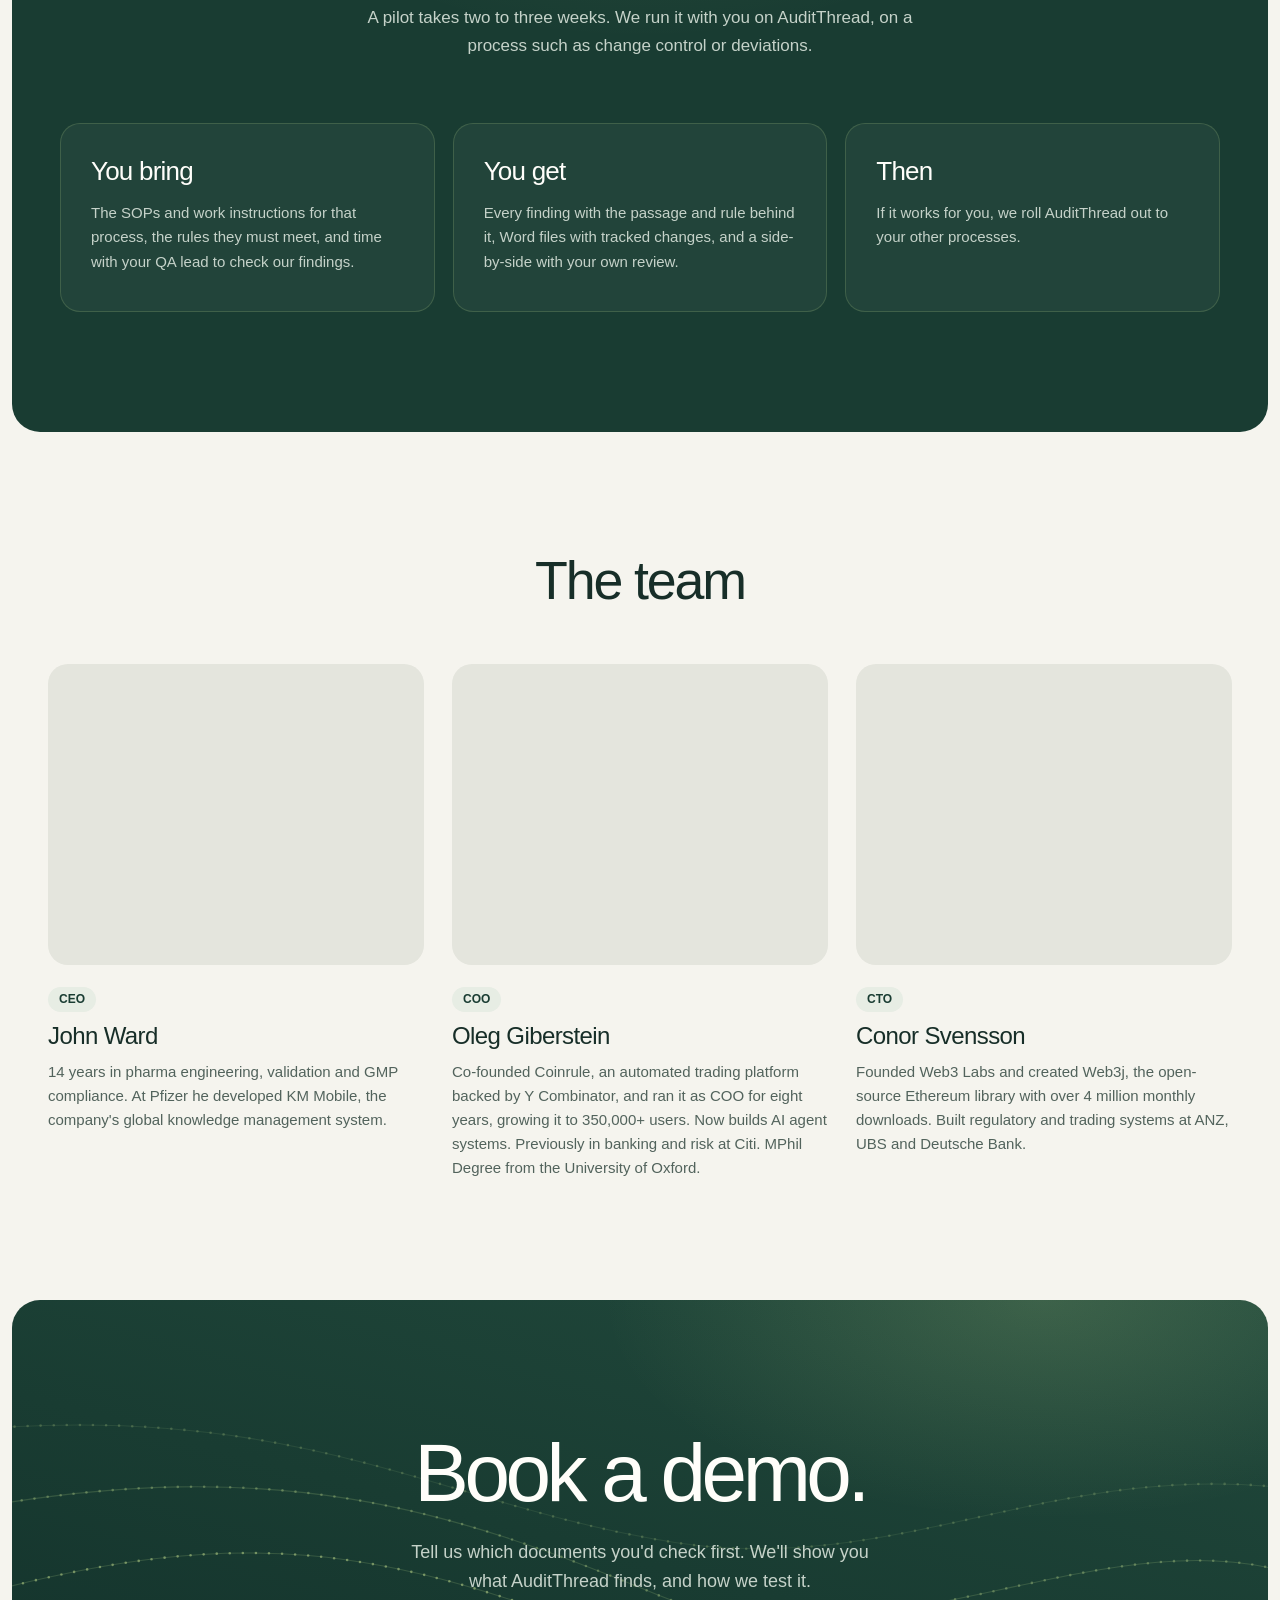
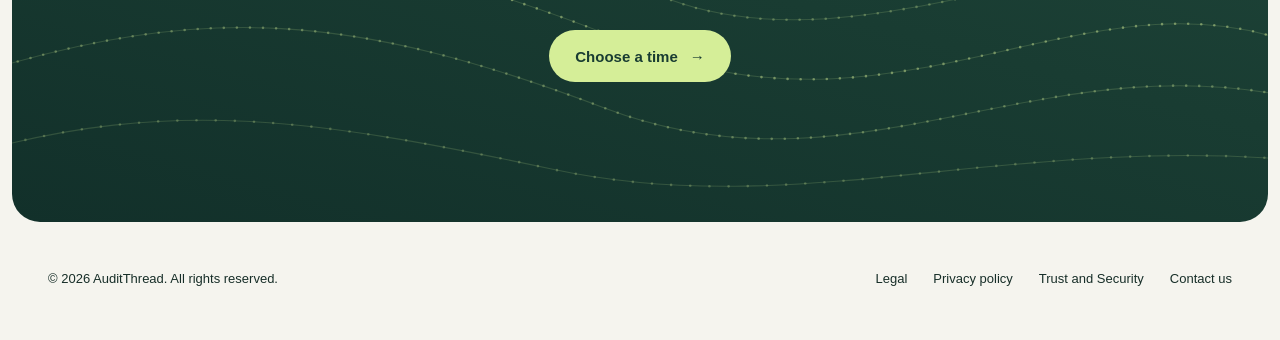
==== commit d2af47ca: "Problem figures: label beside #1, '50–70 SOPs'; more serious evals heading" ====
--- a/index.html
+++ b/index.html
@@ -33,7 +33,7 @@
 
   <!-- Google Analytics (GA4) loads from consent.js only after a visitor accepts cookies; the ID is on <html data-ga-id>. -->
   <!-- ?v= is the file hash: Cloudflare lets browsers keep CSS and JS for 4 hours, so new HTML must point at new URLs. -->
-  <link rel="stylesheet" href="/styles.css?v=39b2a197e4">
+  <link rel="stylesheet" href="/styles.css?v=cc015440d5">
   <script src="/consent.js?v=7770621a95" defer></script>
 </head>
 <body>
@@ -133,8 +133,8 @@
       <div class="shell">
         <h2 id="problem-title" class="centred">Pharma has automated its factories.<br>The paperwork is still done by hand.</h2>
         <div class="stat-grid">
-          <div class="stat reveal"><a class="stat-tag" href="https://www.fda.gov/inspections-compliance-enforcement-and-criminal-investigations/inspection-references/inspection-observations" rel="noreferrer">FDA inspection data <span aria-hidden="true">↗</span></a><strong>#1</strong><p>FDA's most cited finding at drug plants, year after year: quality unit procedures not written down or not followed.</p></div>
-          <div class="stat reveal"><span class="stat-tag">Industry feedback</span><strong>50–70</strong><p>SOPs to rewrite when one site moves to a new system or adds a line.</p></div>
+          <div class="stat reveal"><a class="stat-tag" href="https://www.fda.gov/inspections-compliance-enforcement-and-criminal-investigations/inspection-references/inspection-observations" rel="noreferrer">FDA inspection data <span aria-hidden="true">↗</span></a><div class="stat-head"><strong>#1</strong><span>FDA's most cited finding at drug plants</span></div><p>Year after year: quality unit procedures not written down or not followed.</p></div>
+          <div class="stat reveal"><span class="stat-tag">Industry feedback</span><strong>50–70 SOPs</strong><p>to rewrite when one site moves to a new system or adds a line.</p></div>
           <div class="stat reveal"><span class="stat-tag">Industry feedback</span><strong>6–7 weeks</strong><p>to review and close out a validation test that took one week to run.</p></div>
         </div>
       </div>
@@ -200,8 +200,8 @@
       <div class="shell">
         <div class="section-head centred">
           <p class="eyebrow">How we test it</p>
-          <h2 id="testing-title">“How do you know it's right?”</h2>
-          <p class="section-intro">It's the first question every QA head asks. We answer it with evals: repeatable tests that score our AI on SOPs where we already know the answers.</p>
+          <h2 id="testing-title">Measured on SOPs with known errors.</h2>
+          <p class="section-intro">We test our AI with evals: repeatable reviews that score every finding against an answer key.</p>
         </div>
         <div class="eval-wrap">
           <div class="eval-loop" aria-hidden="true">
--- a/styles.css
+++ b/styles.css
@@ -140,9 +140,13 @@
 /* Problem */
 .problem-section h2 { max-width: 920px; }
 .stat-grid { display: grid; grid-template-columns: repeat(3, minmax(0, 1fr)); gap: 18px; margin-top: 60px; }
-.stat { padding: 34px 32px 36px; background: var(--white); border: 1px solid var(--line); border-radius: var(--radius-card); }
-.stat strong { display: block; font-size: clamp(46px, 5vw, 72px); font-weight: 500; line-height: 1; letter-spacing: -.055em; color: var(--forest); }
+.stat { padding: 34px 32px 36px; background: var(--white); border: 1px solid var(--line); border-radius: var(--radius-card); container-type: inline-size; }
+/* Sized to the card so "50–70 SOPs" stays on one line. */
+.stat strong { display: block; font-size: clamp(46px, 5vw, 72px); font-size: min(72px, 18cqi); font-weight: 500; line-height: 1; letter-spacing: -.055em; color: var(--forest); }
 .stat p { margin-top: 18px; color: var(--muted); font-size: 15px; }
+.stat-head { display: flex; align-items: center; gap: 18px; }
+.stat-head strong { flex: none; }
+.stat-head span { max-width: 15em; color: var(--forest); font-size: 17px; font-weight: 600; line-height: 1.3; }
 .stat-source { margin-top: 22px; font-size: 12px; color: var(--muted); text-align: center; }
 
 /* What we do (dark panel) */
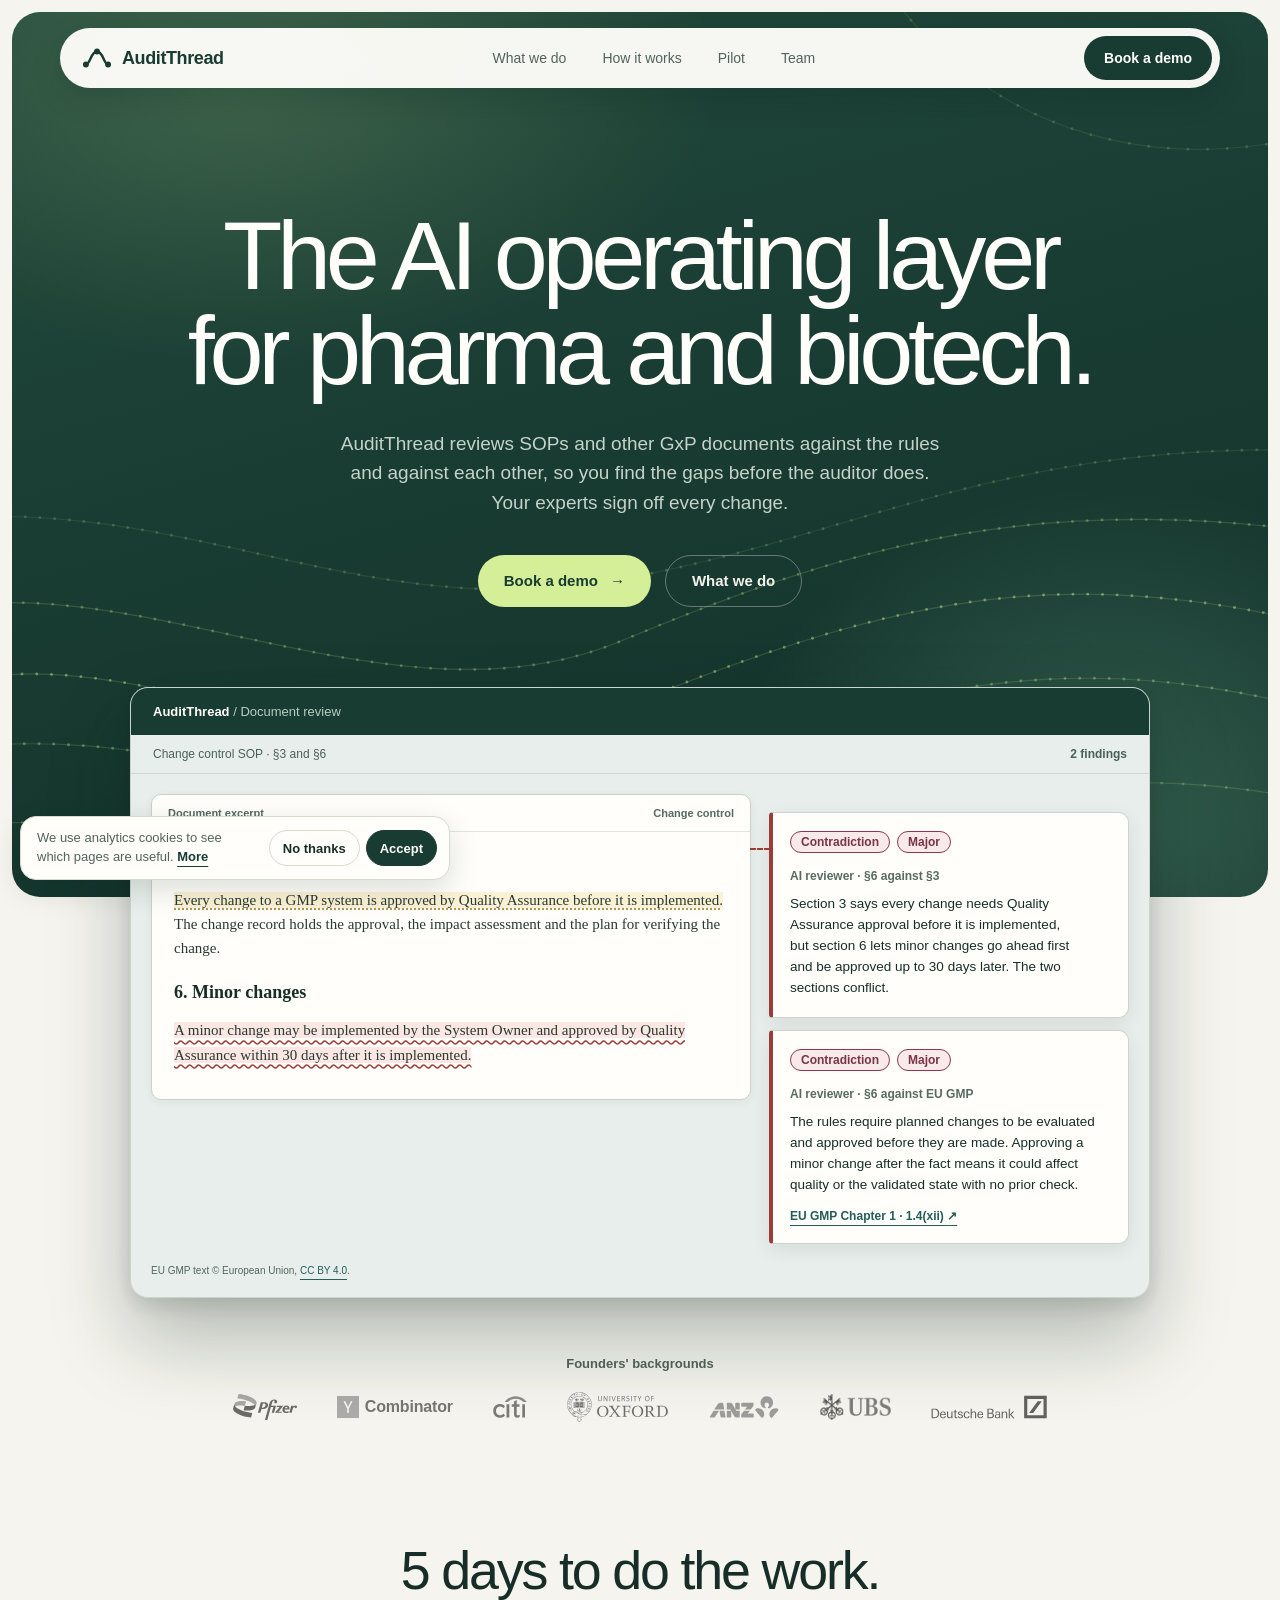
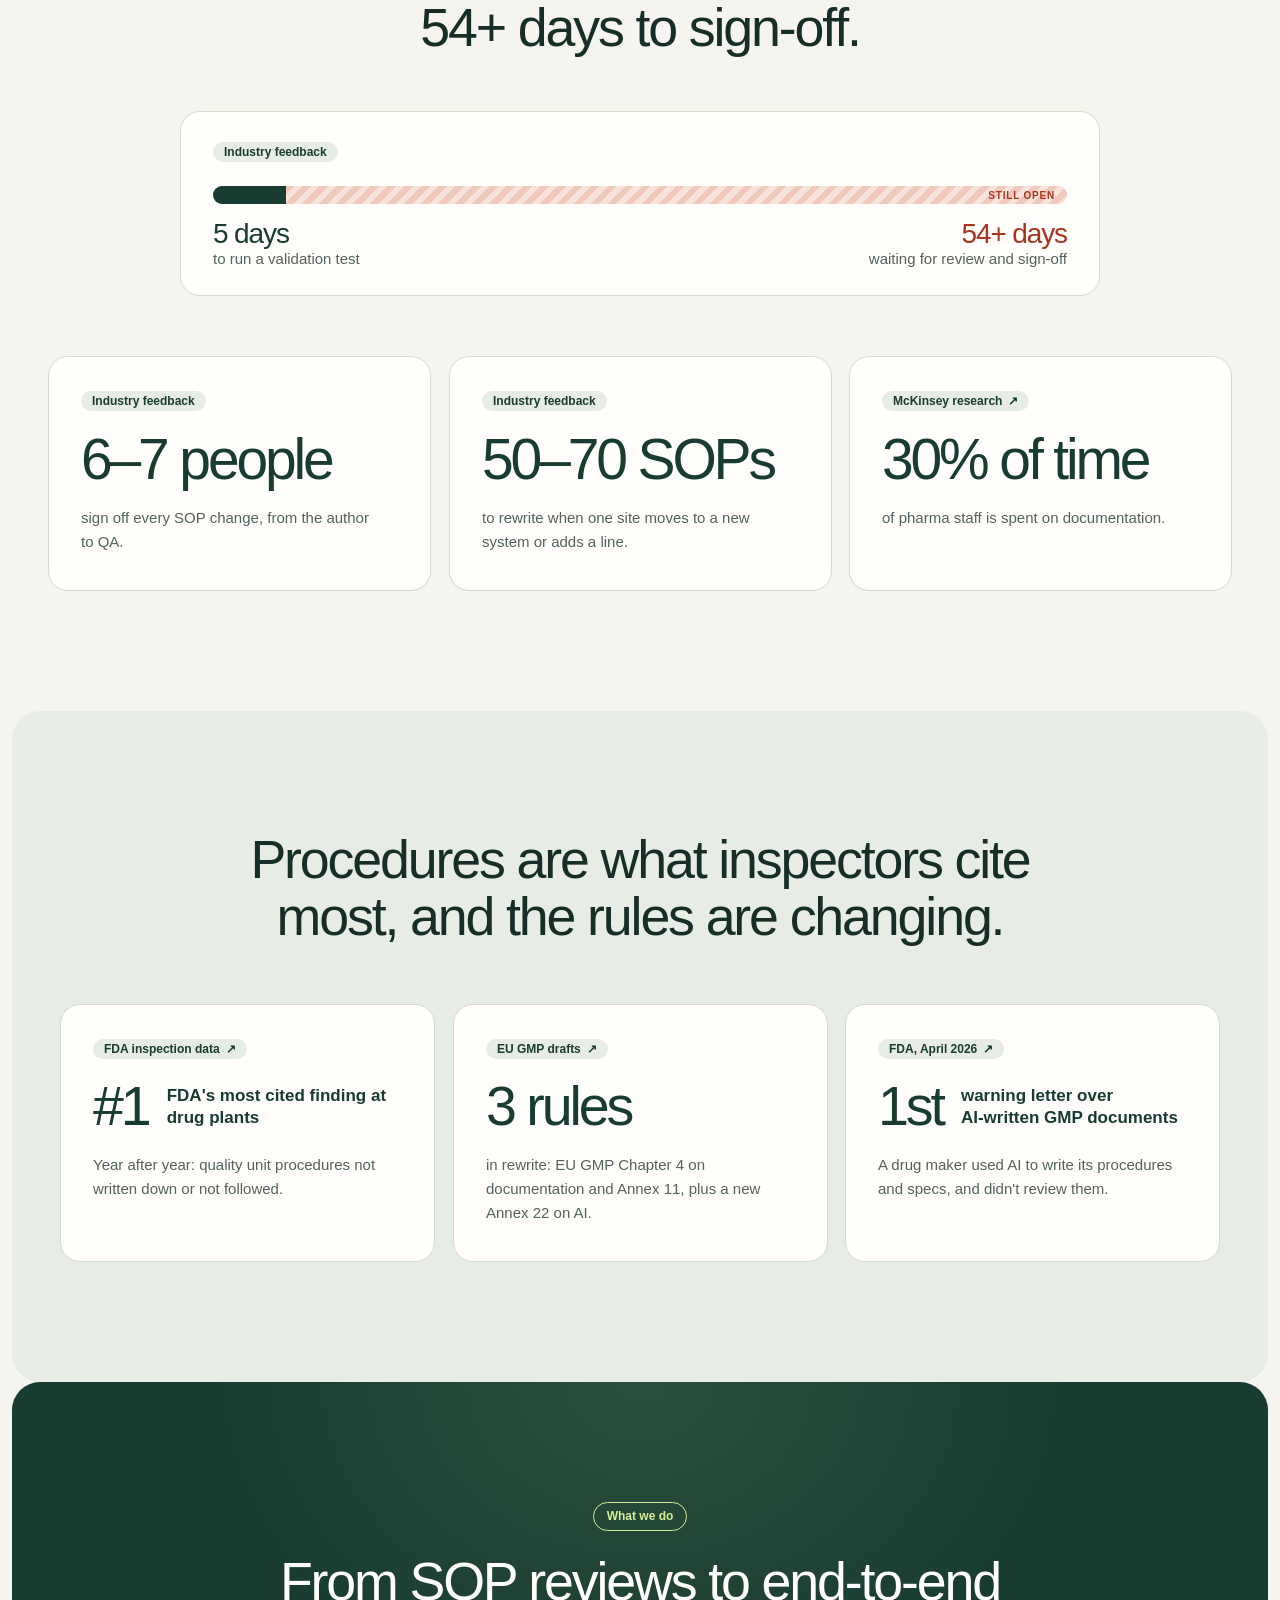
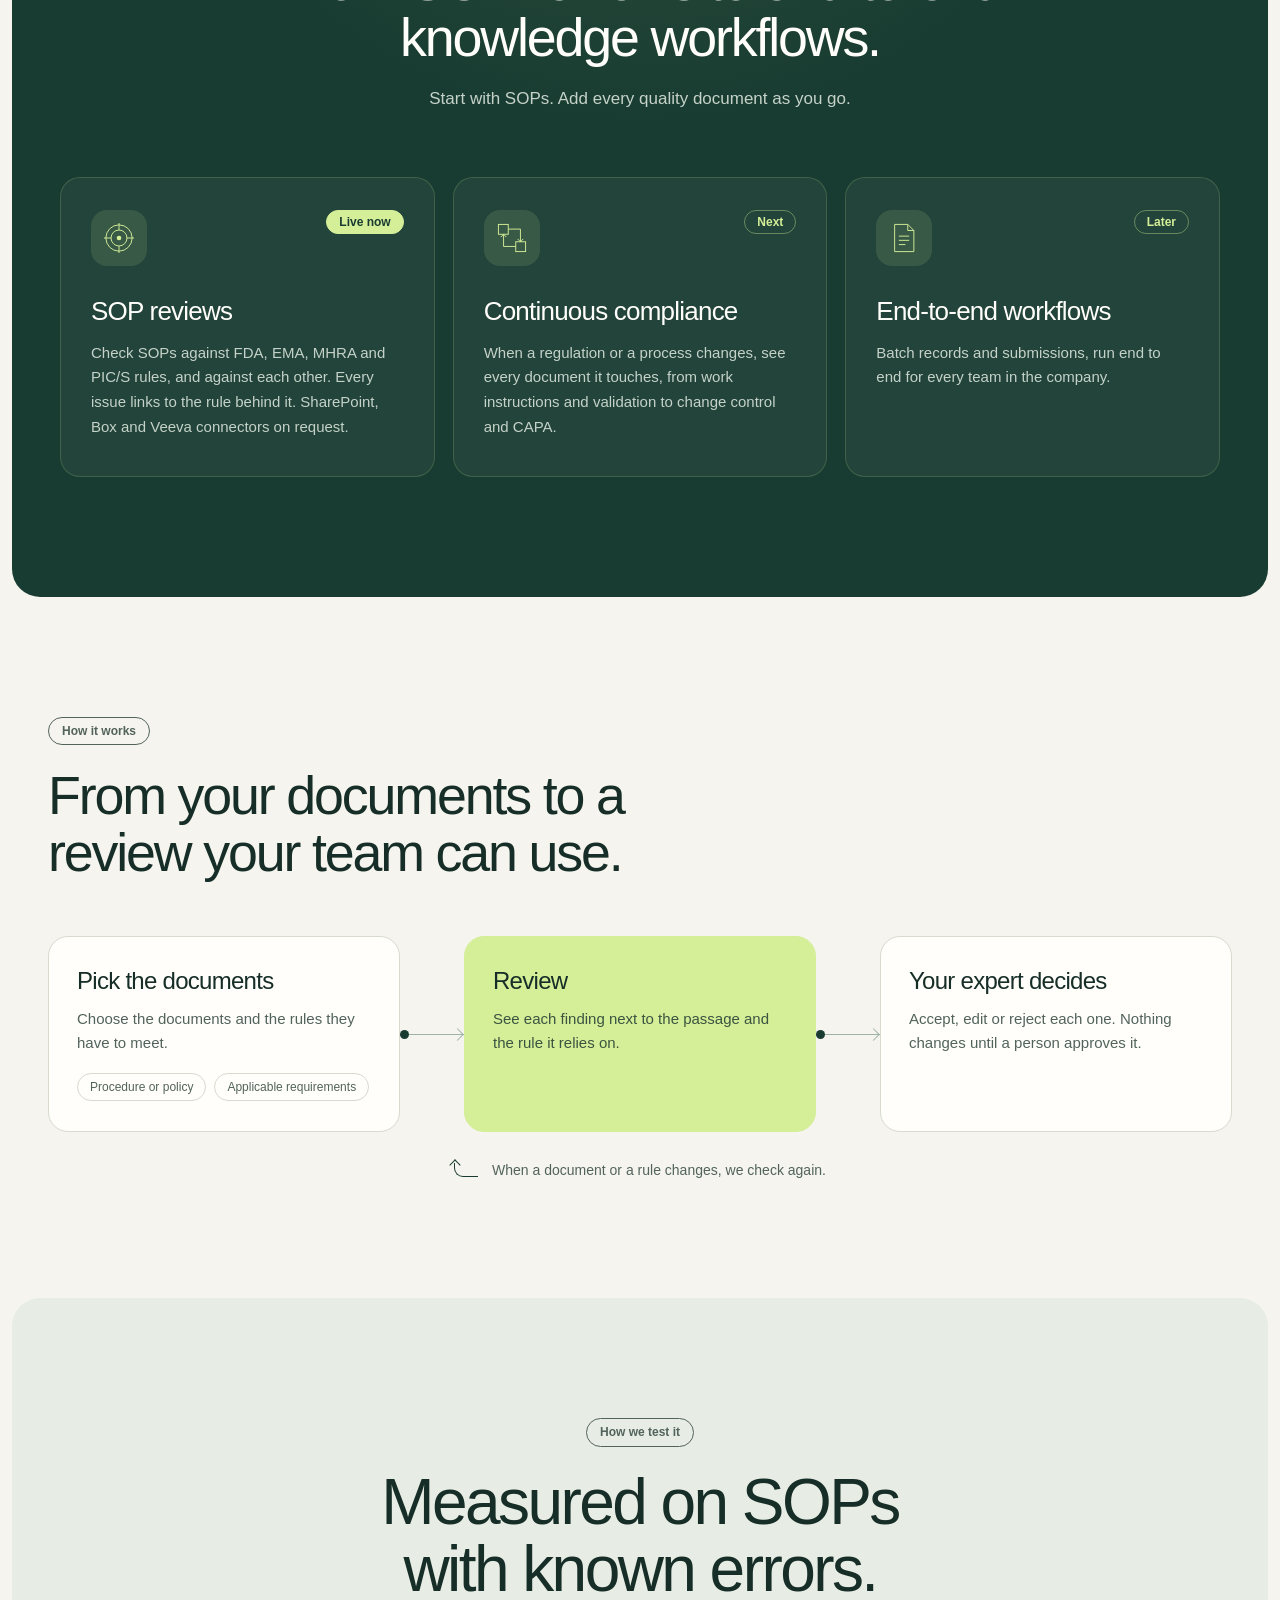
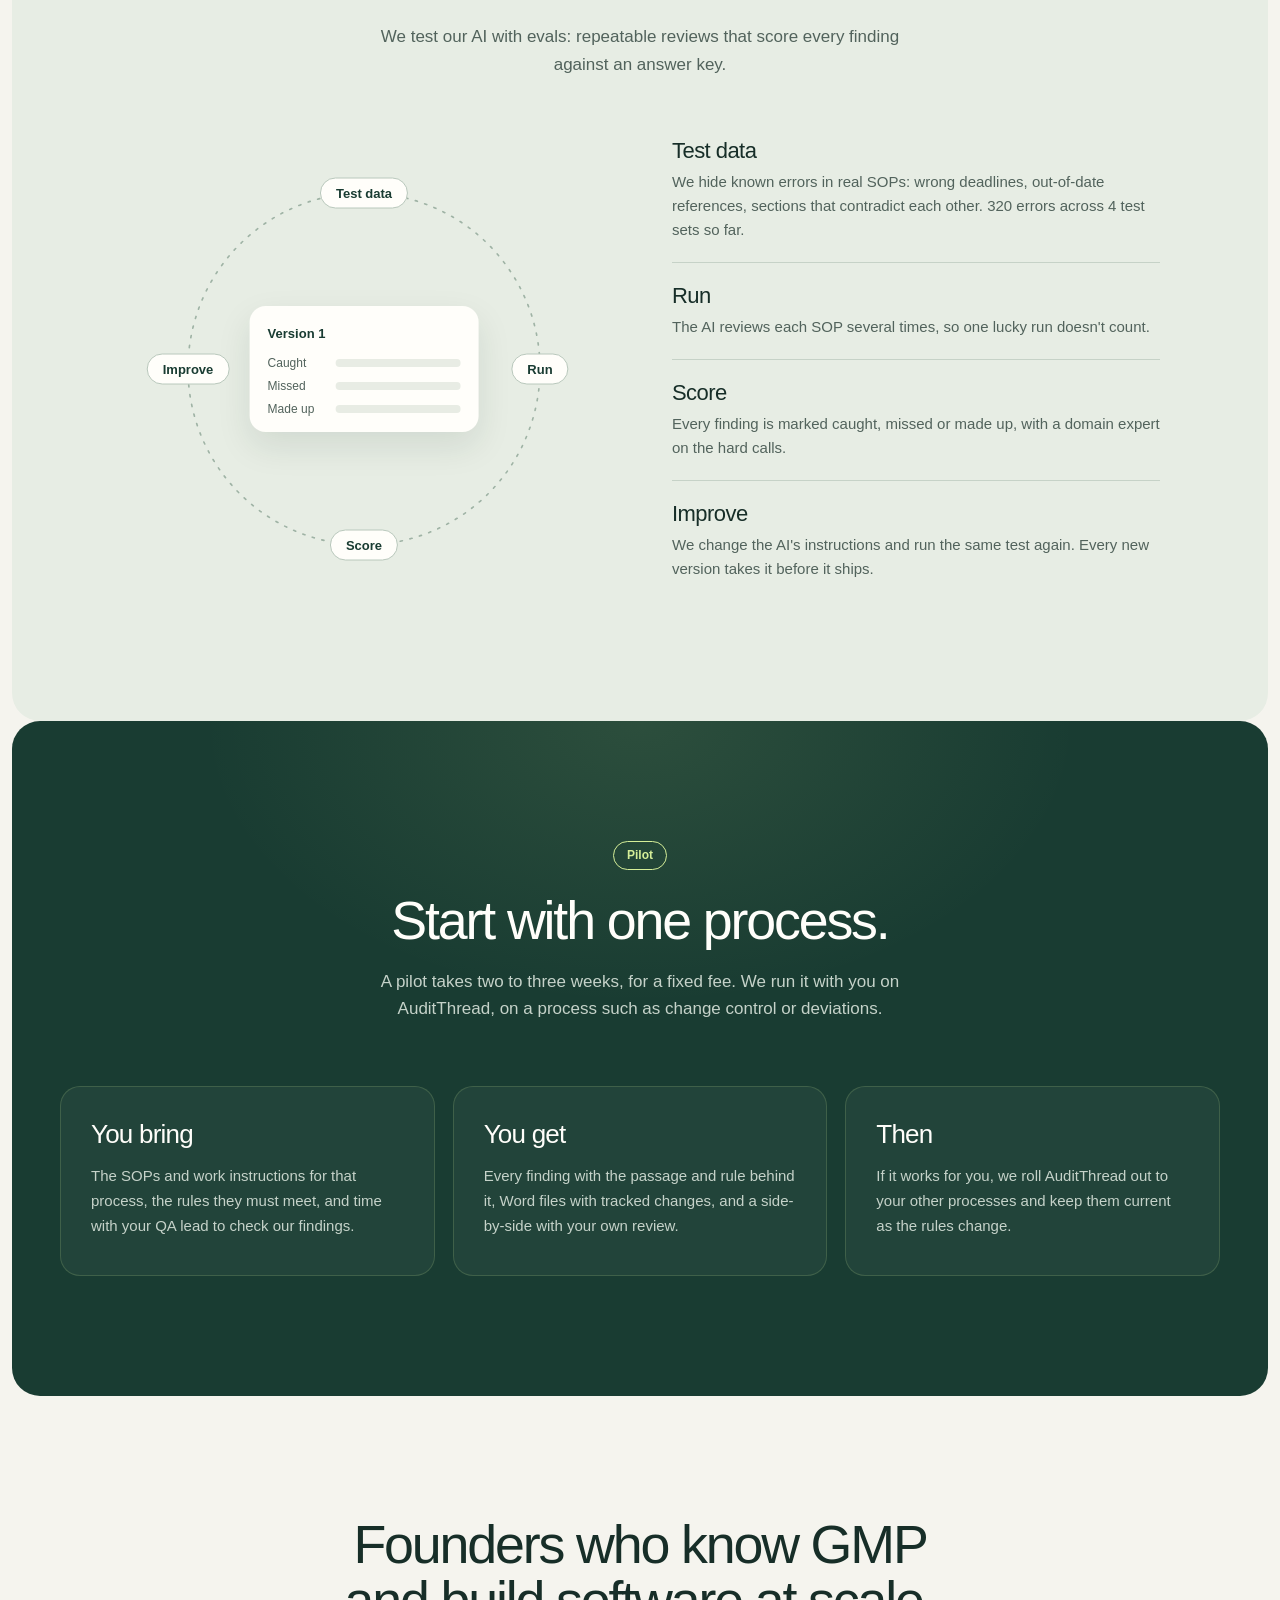
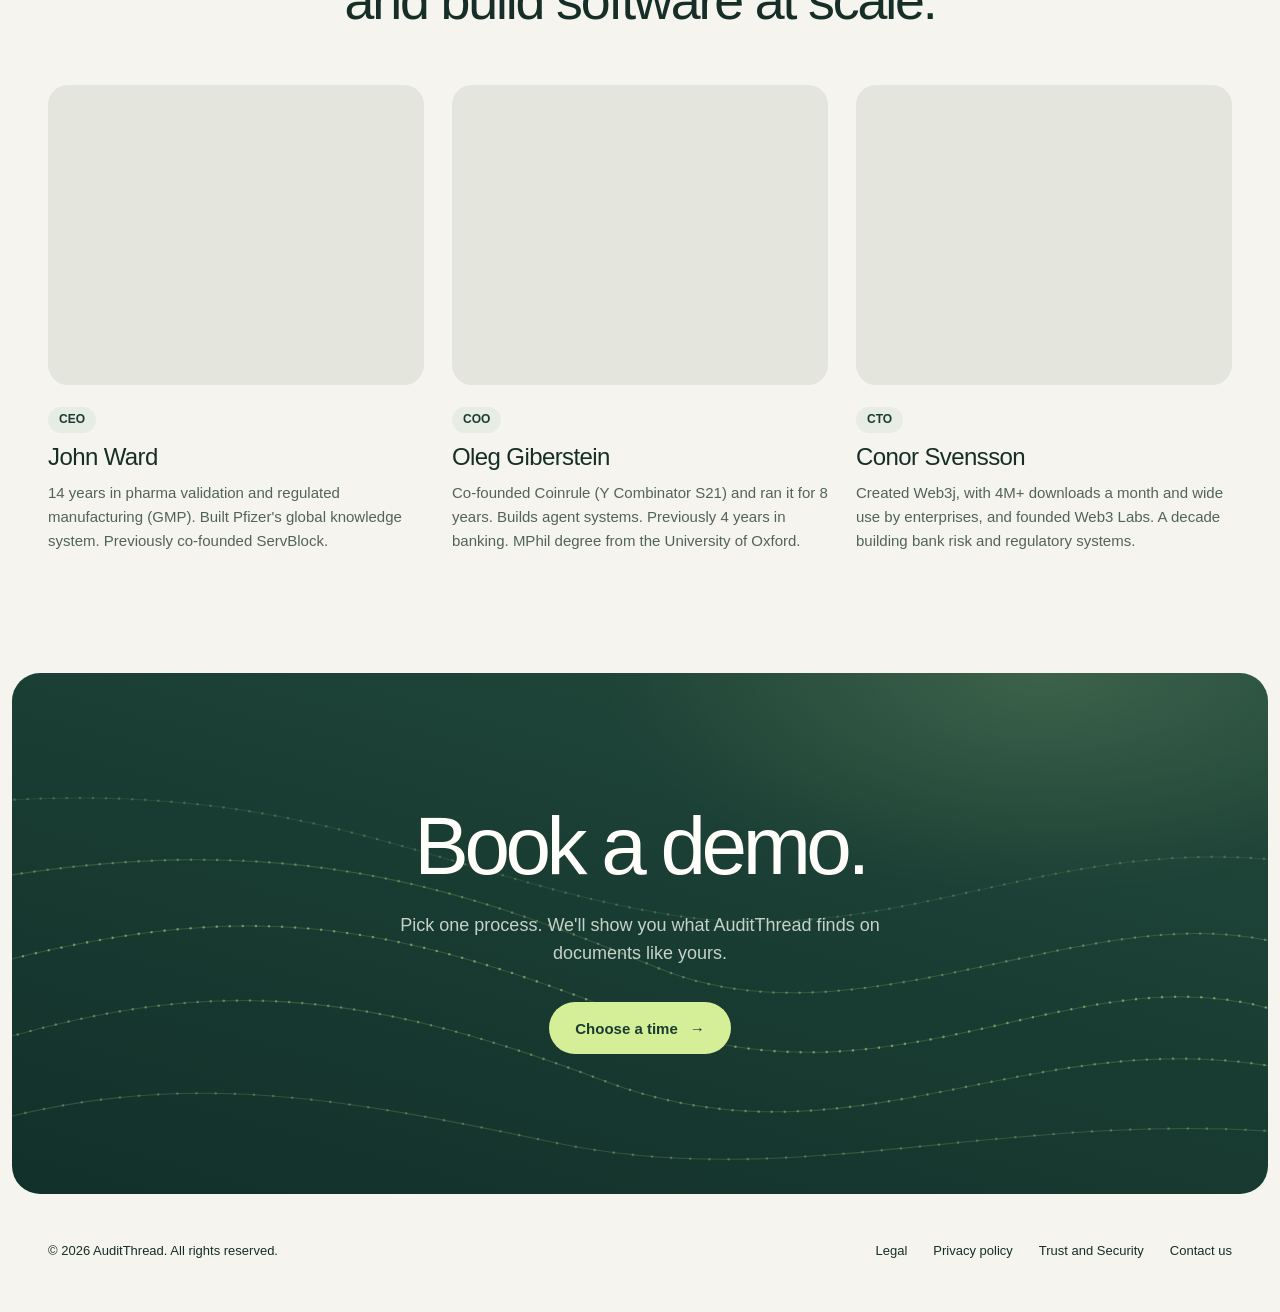
==== commit 2ad13375: "Publish landing update from the 6 Nov pitch decks: new tagline, 5/54-day sign-off, why-now figures, " ====
--- a/index.html
+++ b/index.html
@@ -5,23 +5,23 @@
   <meta name="viewport" content="width=device-width, initial-scale=1">
   <meta name="referrer" content="strict-origin-when-cross-origin">
   <meta http-equiv="Content-Security-Policy" content="default-src 'none'; style-src 'self'; img-src 'self' data: https://*.google-analytics.com https://*.googletagmanager.com; font-src 'none'; script-src 'self' https://*.googletagmanager.com; connect-src https://*.google-analytics.com https://*.analytics.google.com https://*.googletagmanager.com; form-action 'none'; base-uri 'none'">
-  <title>AuditThread · AI for pharma&#x27;s quality paperwork</title>
-  <meta name="description" content="AuditThread drafts, checks and updates SOPs and other GxP documents, so you find the gaps before the auditor does. Your experts sign off every change.">
+  <title>AuditThread · The AI operating layer for pharma and biotech</title>
+  <meta name="description" content="AuditThread reviews SOPs and other GxP documents against the rules and against each other, so you find the gaps before the auditor does. Your experts sign off every change.">
   <link rel="canonical" href="https://auditthread.com/">
 
   <meta property="og:type" content="website">
   <meta property="og:site_name" content="AuditThread">
   <meta property="og:url" content="https://auditthread.com/">
-  <meta property="og:title" content="AuditThread · AI for pharma&#x27;s quality paperwork">
-  <meta property="og:description" content="AuditThread drafts, checks and updates SOPs and other GxP documents, so you find the gaps before the auditor does. Your experts sign off every change.">
+  <meta property="og:title" content="AuditThread · The AI operating layer for pharma and biotech">
+  <meta property="og:description" content="AuditThread reviews SOPs and other GxP documents against the rules and against each other, so you find the gaps before the auditor does. Your experts sign off every change.">
   <meta property="og:image" content="https://auditthread.com/og-image.png">
   <meta property="og:image:width" content="1200">
   <meta property="og:image:height" content="630">
-  <meta property="og:image:alt" content="AuditThread: AI for pharma&#x27;s quality paperwork.">
+  <meta property="og:image:alt" content="AuditThread: The AI operating layer for pharma and biotech.">
   <meta property="og:locale" content="en_GB">
   <meta name="twitter:card" content="summary_large_image">
-  <meta name="twitter:title" content="AuditThread · AI for pharma&#x27;s quality paperwork">
-  <meta name="twitter:description" content="AuditThread drafts, checks and updates SOPs and other GxP documents, so you find the gaps before the auditor does. Your experts sign off every change.">
+  <meta name="twitter:title" content="AuditThread · The AI operating layer for pharma and biotech">
+  <meta name="twitter:description" content="AuditThread reviews SOPs and other GxP documents against the rules and against each other, so you find the gaps before the auditor does. Your experts sign off every change.">
   <meta name="twitter:image" content="https://auditthread.com/og-image.png">
 
   <link rel="icon" href="/favicon.svg" type="image/svg+xml">
@@ -29,11 +29,11 @@
   <link rel="apple-touch-icon" href="/apple-touch-icon.png">
   <meta name="theme-color" content="#193c32">
 
-  <script type="application/ld+json">{"@context":"https://schema.org","@type":"Organization","name":"AuditThread","url":"https://auditthread.com/","logo":"https://auditthread.com/icon-512.png","description":"AuditThread drafts, checks and updates SOPs and other GxP documents, so you find the gaps before the auditor does. Your experts sign off every change."}</script>
+  <script type="application/ld+json">{"@context":"https://schema.org","@type":"Organization","name":"AuditThread","url":"https://auditthread.com/","logo":"https://auditthread.com/icon-512.png","description":"AuditThread reviews SOPs and other GxP documents against the rules and against each other, so you find the gaps before the auditor does. Your experts sign off every change."}</script>
 
   <!-- Google Analytics (GA4) loads from consent.js only after a visitor accepts cookies; the ID is on <html data-ga-id>. -->
   <!-- ?v= is the file hash: Cloudflare lets browsers keep CSS and JS for 4 hours, so new HTML must point at new URLs. -->
-  <link rel="stylesheet" href="/styles.css?v=cc015440d5">
+  <link rel="stylesheet" href="/styles.css?v=58b2680ff3">
   <script src="/consent.js?v=7770621a95" defer></script>
 </head>
 <body>
@@ -75,8 +75,8 @@
         <path class="thread-dots dots-f" d="M 960 -40 C 1060 120, 1260 190, 1480 100"/>
       </svg>
       <div class="hero-copy shell">
-        <h1 id="hero-title">AI for pharma's quality paperwork.</h1>
-        <p class="hero-intro">AuditThread drafts, checks and updates SOPs and other GxP documents, so you find the gaps before the auditor does. Your experts sign off every change.</p>
+        <h1 id="hero-title">The AI operating layer for pharma and biotech.</h1>
+        <p class="hero-intro">AuditThread reviews SOPs and other GxP documents against the rules and against each other, so you find the gaps before the auditor does. Your experts sign off every change.</p>
         <div class="hero-actions">
           <a class="button button-lime" href="https://calendar.app.google/1zUNWwXmNqKaqTUM9" rel="noreferrer">Book a demo <span aria-hidden="true">→</span></a>
           <a class="button button-ghost" href="#what-we-do">What we do</a>
@@ -131,11 +131,29 @@
 
     <section class="problem-section section-pad" id="problem" aria-labelledby="problem-title">
       <div class="shell">
-        <h2 id="problem-title" class="centred">Pharma has automated its factories.<br>The paperwork is still done by hand.</h2>
+        <h2 id="problem-title" class="centred">5 days to do the work.<br>54+ days to sign-off.</h2>
+        <figure class="signoff reveal" aria-label="A validation test took 5 days to run, then waited more than 54 days for sign-off, and is still open">
+          <span class="stat-tag">Industry feedback</span>
+          <div class="signoff-bar" aria-hidden="true"><i class="signoff-work"></i><i class="signoff-wait"></i><span class="signoff-open">Still open</span></div>
+          <figcaption class="signoff-legend"><span><b>5 days</b> to run a validation test</span><span><b>54+ days</b> waiting for review and sign-off</span></figcaption>
+        </figure>
+        <div class="stat-grid">
+          <div class="stat reveal"><span class="stat-tag">Industry feedback</span><strong>6–7 people</strong><p>sign off every SOP change, from the author to QA.</p></div>
+          <div class="stat reveal"><span class="stat-tag">Industry feedback</span><strong>50–70 SOPs</strong><p>to rewrite when one site moves to a new system or adds a line.</p></div>
+          <div class="stat reveal"><a class="stat-tag" href="https://www.mckinsey.com/capabilities/operations/our-insights/operations-can-launch-the-next-blockbuster-in-pharma" rel="noreferrer">McKinsey research <span aria-hidden="true">↗</span></a><strong>30% of time</strong><p>of pharma staff is spent on documentation.</p></div>
+        </div>
+      </div>
+    </section>
+
+    <section class="why-section panel section-pad" id="why-now" aria-labelledby="why-title">
+      <div class="shell">
+        <div class="section-head centred">
+          <h2 id="why-title">Procedures are what inspectors cite most, and the rules are changing.</h2>
+        </div>
         <div class="stat-grid">
           <div class="stat reveal"><a class="stat-tag" href="https://www.fda.gov/inspections-compliance-enforcement-and-criminal-investigations/inspection-references/inspection-observations" rel="noreferrer">FDA inspection data <span aria-hidden="true">↗</span></a><div class="stat-head"><strong>#1</strong><span>FDA's most cited finding at drug plants</span></div><p>Year after year: quality unit procedures not written down or not followed.</p></div>
-          <div class="stat reveal"><span class="stat-tag">Industry feedback</span><strong>50–70 SOPs</strong><p>to rewrite when one site moves to a new system or adds a line.</p></div>
-          <div class="stat reveal"><span class="stat-tag">Industry feedback</span><strong>6–7 weeks</strong><p>to review and close out a validation test that took one week to run.</p></div>
+          <div class="stat reveal"><a class="stat-tag" href="https://health.ec.europa.eu/consultations/stakeholders-consultation-eudralex-volume-4-good-manufacturing-practice-guidelines-chapter-4-annex_en" rel="noreferrer">EU GMP drafts <span aria-hidden="true">↗</span></a><strong>3 rules</strong><p>in rewrite: EU GMP Chapter 4 on documentation and Annex 11, plus a new Annex 22 on AI.</p></div>
+          <div class="stat reveal"><a class="stat-tag" href="https://www.fda.gov/inspections-compliance-enforcement-and-criminal-investigations/warning-letters/purolea-cosmetics-lab-722591-04022026" rel="noreferrer">FDA, April 2026 <span aria-hidden="true">↗</span></a><div class="stat-head"><strong>1st</strong><span>warning letter over <span class="nowrap">AI-written</span> GMP documents</span></div><p>A drug maker used AI to write its procedures and specs, and didn't review them.</p></div>
         </div>
       </div>
     </section>
@@ -144,24 +162,24 @@
       <div class="shell">
         <div class="section-head centred">
           <p class="eyebrow">What we do</p>
-          <h2 id="what-title">From first draft to sign-off.</h2>
-          <p class="section-intro">We start with SOPs, policies and work instructions. Validation protocols, change control and CAPA come next.</p>
+          <h2 id="what-title">From SOP reviews to <span class="nowrap">end-to-end</span> knowledge workflows.</h2>
+          <p class="section-intro">Start with SOPs. Add every quality document as you go.</p>
         </div>
         <div class="pillar-grid">
           <article class="pillar reveal">
-            <span class="pillar-icon"><svg class="pillar-symbol" width="64" height="64" viewBox="0 0 64 64" fill="none" aria-hidden="true"><path d="M12 3h28l13 13v45H12V3Z" stroke="currentColor" stroke-width="2"/><path d="M40 3v13h13M21 28h22M21 37h22M21 46h14" stroke="currentColor" stroke-width="2"/></svg></span>
-            <h3>Draft</h3>
-            <p>Opening a site or launching a product? Draft new SOPs from your own procedures and the rules that apply.</p>
+            <div class="pillar-top"><span class="pillar-icon"><svg class="pillar-symbol" width="64" height="64" viewBox="0 0 64 64" fill="none" aria-hidden="true"><circle cx="32" cy="32" r="28" stroke="currentColor" stroke-width="2"/><circle cx="32" cy="32" r="17" stroke="currentColor" stroke-width="2"/><circle cx="32" cy="32" r="5" fill="currentColor"/><path d="M32 0v15M32 49v15M0 32h15M49 32h15" stroke="currentColor" stroke-width="2"/></svg></span><span class="pillar-stage is-live">Live now</span></div>
+            <h3>SOP reviews</h3>
+            <p>Check SOPs against FDA, EMA, MHRA and PIC/S rules, and against each other. Every issue links to the rule behind it. SharePoint, Box and Veeva connectors on request.</p>
           </article>
           <article class="pillar reveal">
-            <span class="pillar-icon"><svg class="pillar-symbol" width="64" height="64" viewBox="0 0 64 64" fill="none" aria-hidden="true"><circle cx="32" cy="32" r="28" stroke="currentColor" stroke-width="2"/><circle cx="32" cy="32" r="17" stroke="currentColor" stroke-width="2"/><circle cx="32" cy="32" r="5" fill="currentColor"/><path d="M32 0v15M32 49v15M0 32h15M49 32h15" stroke="currentColor" stroke-width="2"/></svg></span>
-            <h3>Check</h3>
-            <p>Check documents against FDA, EMA, MHRA and PIC/S rules, and against each other. Each finding shows the passage and the rule behind it.</p>
+            <div class="pillar-top"><span class="pillar-icon"><svg class="pillar-symbol" width="64" height="64" viewBox="0 0 64 64" fill="none" aria-hidden="true"><rect x="3" y="3" width="21" height="21" stroke="currentColor" stroke-width="2"/><rect x="40" y="40" width="21" height="21" stroke="currentColor" stroke-width="2"/><path d="M24 13h26v27M40 50H14V24" stroke="currentColor" stroke-width="2"/><path d="m44 34 6 6 6-6M8 30l6-6 6 6" stroke="currentColor" stroke-width="2"/></svg></span><span class="pillar-stage">Next</span></div>
+            <h3>Continuous compliance</h3>
+            <p>When a regulation or a process changes, see every document it touches, from work instructions and validation to change control and CAPA.</p>
           </article>
           <article class="pillar reveal">
-            <span class="pillar-icon"><svg class="pillar-symbol" width="64" height="64" viewBox="0 0 64 64" fill="none" aria-hidden="true"><rect x="3" y="3" width="21" height="21" stroke="currentColor" stroke-width="2"/><rect x="40" y="40" width="21" height="21" stroke="currentColor" stroke-width="2"/><path d="M24 13h26v27M40 50H14V24" stroke="currentColor" stroke-width="2"/><path d="m44 34 6 6 6-6M8 30l6-6 6 6" stroke="currentColor" stroke-width="2"/></svg></span>
-            <h3>Keep current</h3>
-            <p>When a regulation or a process changes, see every document it touches.</p>
+            <div class="pillar-top"><span class="pillar-icon"><svg class="pillar-symbol" width="64" height="64" viewBox="0 0 64 64" fill="none" aria-hidden="true"><path d="M12 3h28l13 13v45H12V3Z" stroke="currentColor" stroke-width="2"/><path d="M40 3v13h13M21 28h22M21 37h22M21 46h14" stroke="currentColor" stroke-width="2"/></svg></span><span class="pillar-stage">Later</span></div>
+            <h3>End-to-end workflows</h3>
+            <p>Batch records and submissions, run end to end for every team in the company.</p>
           </article>
         </div>
       </div>
@@ -207,7 +225,7 @@
           <div class="eval-loop" aria-hidden="true">
             <svg class="eval-ring" viewBox="0 0 400 400" width="400" height="400"><circle cx="200" cy="200" r="160" fill="none" stroke="#9fb3a5" stroke-width="1.5"/></svg>
             <div class="eval-orbit"><span class="eval-dot"></span></div>
-            <span class="eval-node eval-n1">Plant errors</span>
+            <span class="eval-node eval-n1">Test data</span>
             <span class="eval-node eval-n2">Run</span>
             <span class="eval-node eval-n3">Score</span>
             <span class="eval-node eval-n4">Improve</span>
@@ -219,7 +237,7 @@
             </div>
           </div>
           <ol class="eval-steps">
-            <li class="reveal"><h3>Plant errors</h3><p>We hide known errors in real SOPs: wrong deadlines, out-of-date references, sections that contradict each other.</p></li>
+            <li class="reveal"><h3>Test data</h3><p>We hide known errors in real SOPs: wrong deadlines, out-of-date references, sections that contradict each other. 320 errors across 4 test sets so far.</p></li>
             <li class="reveal"><h3>Run</h3><p>The AI reviews each SOP several times, so one lucky run doesn't count.</p></li>
             <li class="reveal"><h3>Score</h3><p>Every finding is marked caught, missed or made up, with a domain expert on the hard calls.</p></li>
             <li class="reveal"><h3>Improve</h3><p>We change the AI's instructions and run the same test again. Every new version takes it before it ships.</p></li>
@@ -233,12 +251,12 @@
         <div class="section-head centred">
           <p class="eyebrow">Pilot</p>
           <h2 id="pilot-title">Start with one process.</h2>
-          <p class="section-intro">A pilot takes two to three weeks. We run it with you on AuditThread, on a process such as change control or deviations.</p>
+          <p class="section-intro">A pilot takes two to three weeks, for a fixed fee. We run it with you on AuditThread, on a process such as change control or deviations.</p>
         </div>
         <div class="pillar-grid">
           <article class="pillar reveal"><h3>You bring</h3><p>The SOPs and work instructions for that process, the rules they must meet, and time with your QA lead to check our findings.</p></article>
           <article class="pillar reveal"><h3>You get</h3><p>Every finding with the passage and rule behind it, Word files with tracked changes, and a side-by-side with your own review.</p></article>
-          <article class="pillar reveal"><h3>Then</h3><p>If it works for you, we roll AuditThread out to your other processes.</p></article>
+          <article class="pillar reveal"><h3>Then</h3><p>If it works for you, we roll AuditThread out to your other processes and keep them current as the rules change.</p></article>
         </div>
       </div>
     </section>
@@ -246,23 +264,23 @@
     <section class="people-section section-pad" id="team" aria-labelledby="team-title">
       <div class="shell">
         <div class="section-head centred">
-          <h2 id="team-title">The team</h2>
+          <h2 id="team-title">Founders who know GMP and build software at scale.</h2>
         </div>
         <div class="people-grid">
           <article class="person reveal">
             <img class="person-photo" src="images/john-ward.webp" alt="John Ward" width="480" height="480" loading="lazy">
             <div><p class="person-role">CEO</p><h3>John Ward</h3>
-            <p>14 years in pharma engineering, validation and GMP compliance. At Pfizer he developed KM Mobile, the company's global knowledge management system.</p></div>
+            <p>14 years in pharma validation and regulated manufacturing (GMP). Built Pfizer's global knowledge system. Previously co-founded ServBlock.</p></div>
           </article>
           <article class="person reveal">
             <img class="person-photo" src="images/oleg-giberstein.webp" alt="Oleg Giberstein" width="560" height="560" loading="lazy">
             <div><p class="person-role">COO</p><h3>Oleg Giberstein</h3>
-            <p>Co-founded Coinrule, an automated trading platform backed by Y Combinator, and ran it as COO for eight years, growing it to 350,000+ users. Now builds AI agent systems. Previously in banking and risk at Citi. MPhil Degree from the University of Oxford.</p></div>
+            <p>Co-founded Coinrule (Y Combinator S21) and ran it for 8 years. Builds agent systems. Previously 4 years in banking. MPhil degree from the University of Oxford.</p></div>
           </article>
           <article class="person reveal">
             <img class="person-photo" src="images/conor-svensson.webp" alt="Conor Svensson" width="480" height="480" loading="lazy">
             <div><p class="person-role">CTO</p><h3>Conor Svensson</h3>
-            <p>Founded Web3 Labs and created Web3j, the open-source Ethereum library with over 4 million monthly downloads. Built regulatory and trading systems at ANZ, UBS and Deutsche Bank.</p></div>
+            <p>Created Web3j, with 4M+ downloads a month and wide use by enterprises, and founded Web3 Labs. A decade building bank risk and regulatory systems.</p></div>
           </article>
         </div>
       </div>
@@ -285,7 +303,7 @@
       </svg>
       <div class="shell contact-inner">
         <h2 id="contact-title">Book a demo.</h2>
-        <p>Tell us which documents you'd check first. We'll show you what AuditThread finds, and how we test it.</p>
+        <p>Pick one process. We'll show you what AuditThread finds on documents like yours.</p>
         <a class="button button-lime" href="https://calendar.app.google/1zUNWwXmNqKaqTUM9" rel="noreferrer">Choose a time <span aria-hidden="true">→</span></a>
       </div>
     </section>
--- a/styles.css
+++ b/styles.css
@@ -456,3 +456,32 @@
   .hero, .dark-section, .contact-section { background: white; color: var(--ink); }
   .hero h1, .dark-section h2, .pillar h3, .contact-inner h2 { color: var(--ink); }
 }
+
+.nowrap { white-space: nowrap; }
+
+/* Problem: 5 days of work against 54+ days waiting for sign-off */
+.signoff { max-width: 920px; margin: 56px auto 0; padding: 30px 32px 28px; background: var(--white); border: 1px solid var(--line); border-radius: var(--radius-card); }
+.signoff-bar { position: relative; display: flex; height: 18px; margin-top: 4px; border-radius: 999px; overflow: hidden; background: var(--sage); }
+.signoff-work { flex: 0 0 8.5%; background: var(--forest); }
+.signoff-wait { flex: 1; background: repeating-linear-gradient(135deg, #f0c9bd 0 6px, #f8e3dc 6px 12px); }
+.signoff-open { position: absolute; right: 12px; top: 50%; transform: translateY(-50%); font-size: 10px; font-weight: 800; letter-spacing: .08em; text-transform: uppercase; color: #a8361f; }
+.signoff-legend { display: flex; justify-content: space-between; gap: 24px; margin-top: 14px; font-size: 15px; color: var(--muted); }
+.signoff-legend span:last-child { text-align: right; }
+.signoff-legend b { display: block; font-size: 28px; font-weight: 500; letter-spacing: -.04em; color: var(--forest); }
+.signoff-legend span:last-child b { color: #a8361f; }
+
+/* Why now: sage panel with white figure cards */
+.why-section { background: var(--sage); }
+.why-section .section-head { max-width: 860px; }
+
+/* What we do: stage pills on the roadmap cards */
+.pillar-top { display: flex; align-items: flex-start; justify-content: space-between; gap: 12px; margin-bottom: 30px; }
+.pillar-top .pillar-icon { margin-bottom: 0; }
+.pillar-stage { padding: 4px 12px; border: 1px solid rgba(213, 238, 152, .4); border-radius: 999px; font-size: 12px; font-weight: 700; color: var(--lime); }
+.pillar-stage.is-live { background: var(--lime); border-color: var(--lime); color: var(--forest); }
+
+@media (max-width: 640px) {
+  .signoff { margin-top: 40px; padding: 24px 22px; }
+  .signoff-legend { font-size: 14px; }
+  .signoff-legend b { font-size: 24px; }
+}
